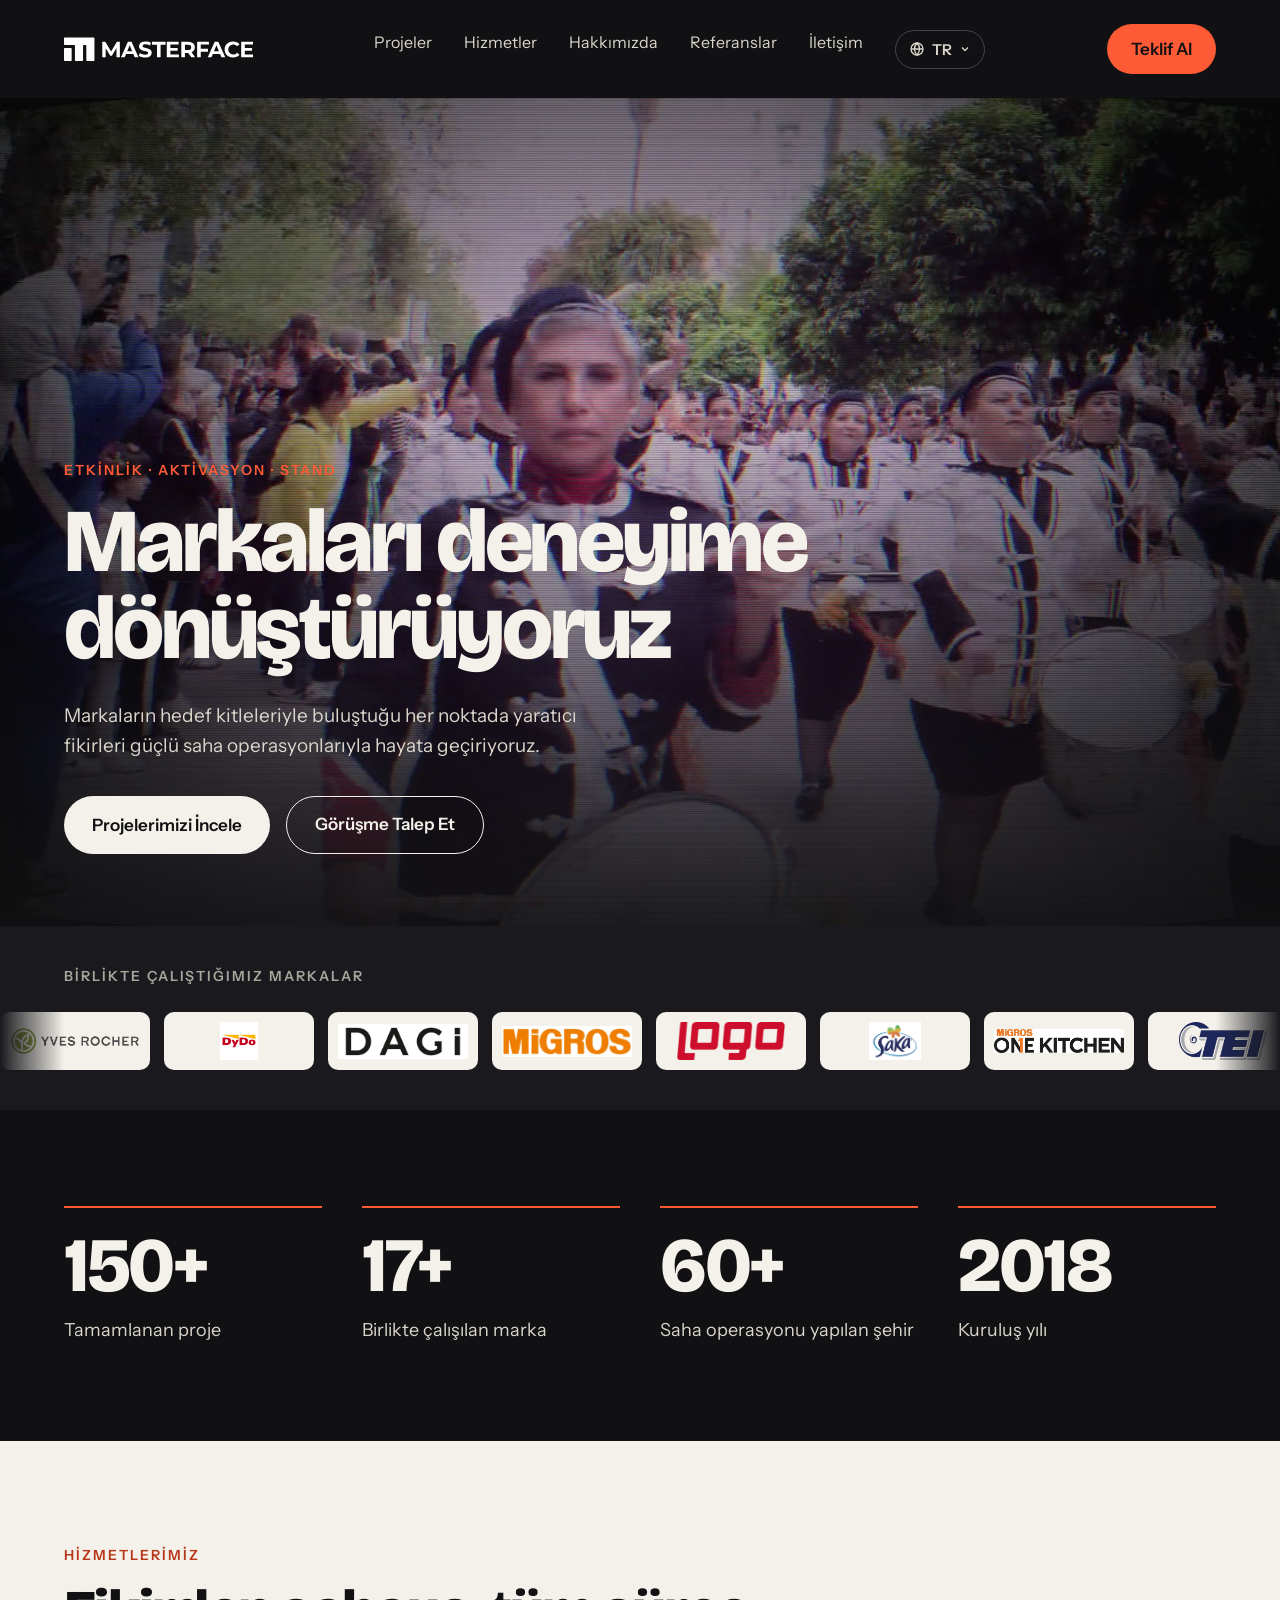
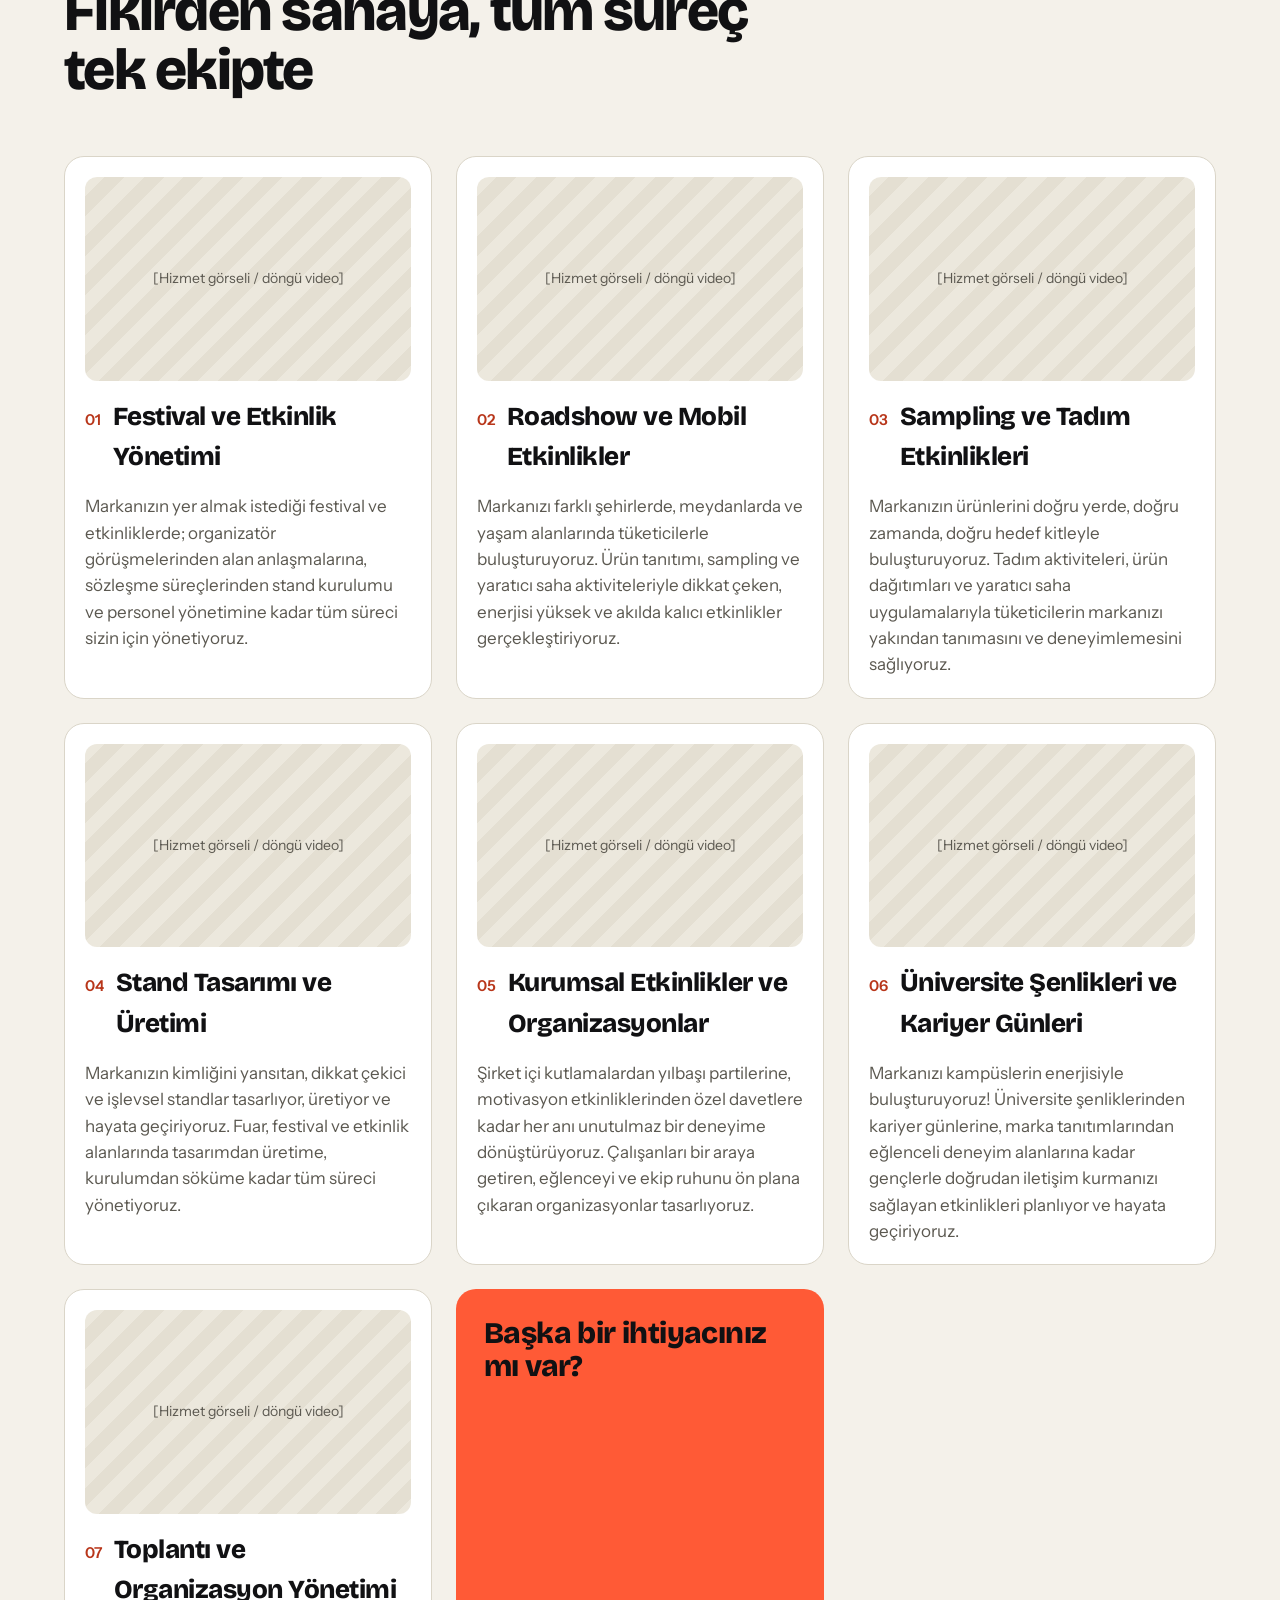
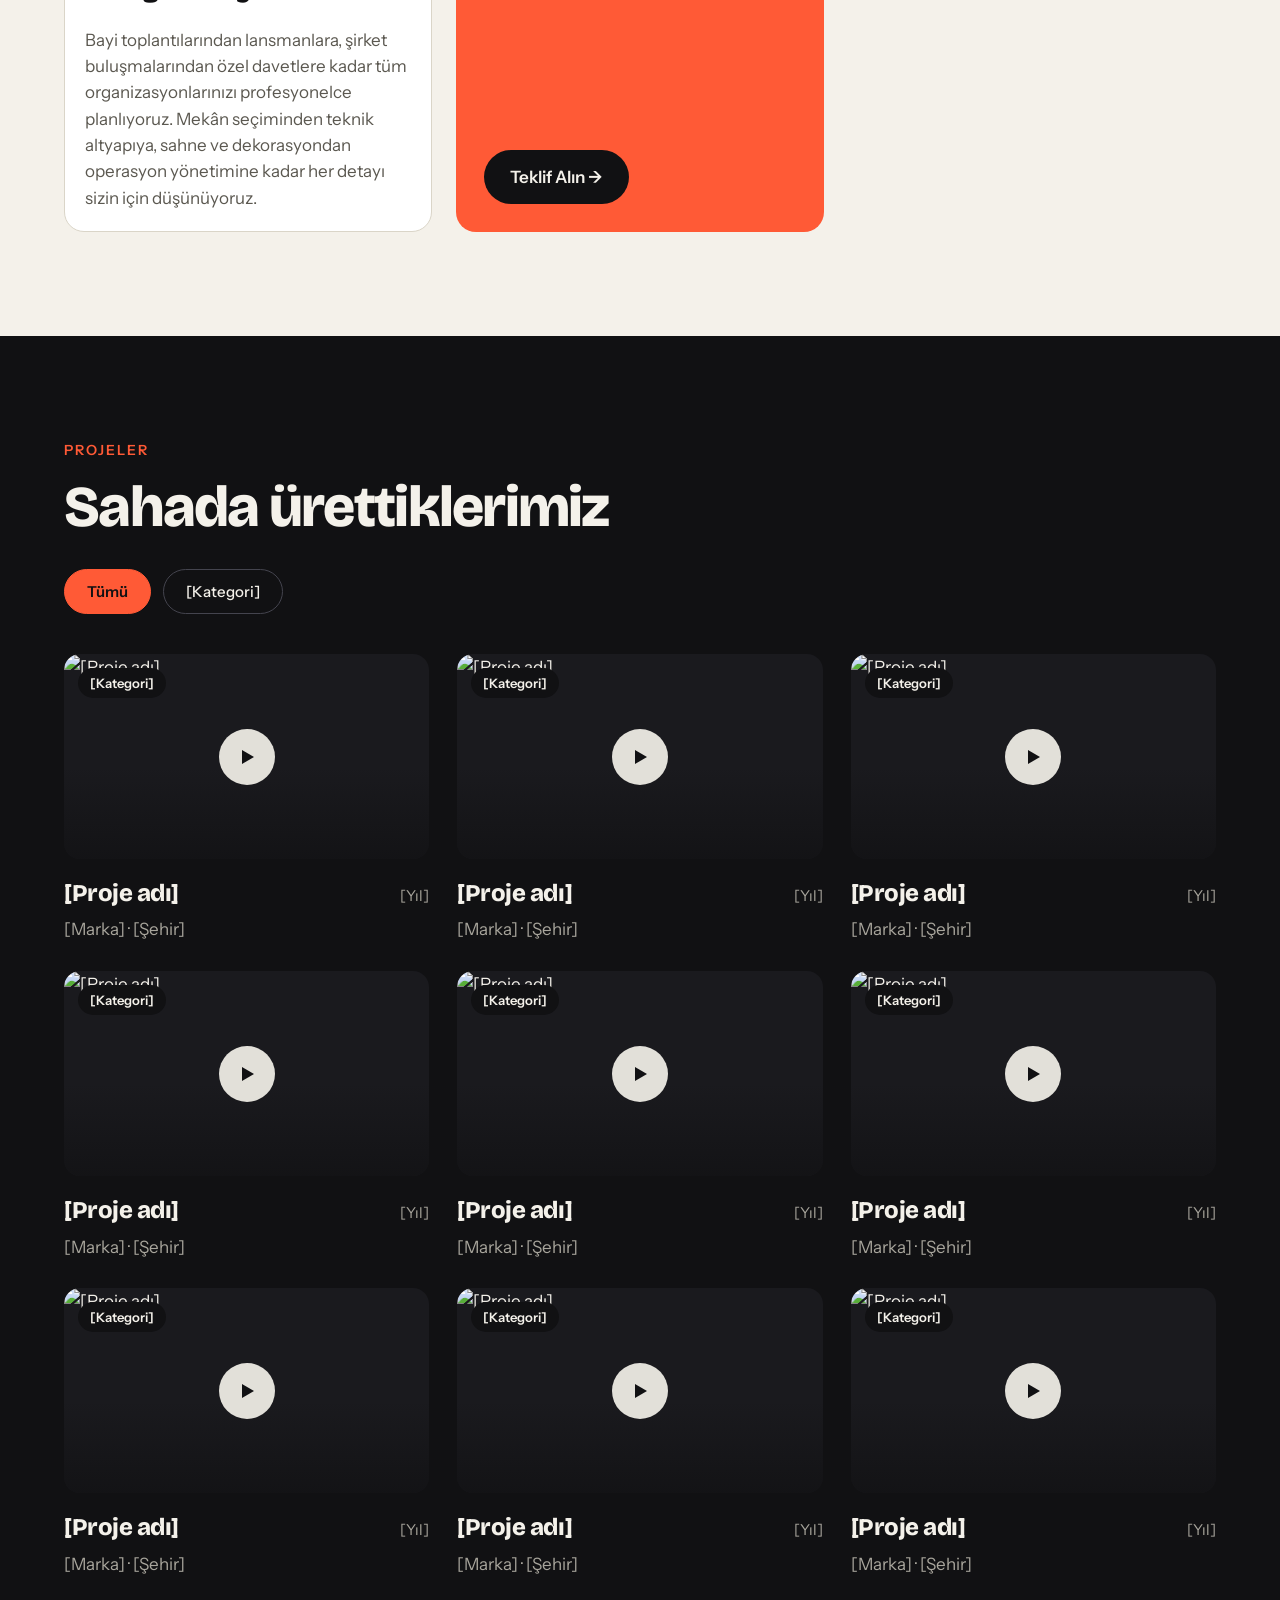
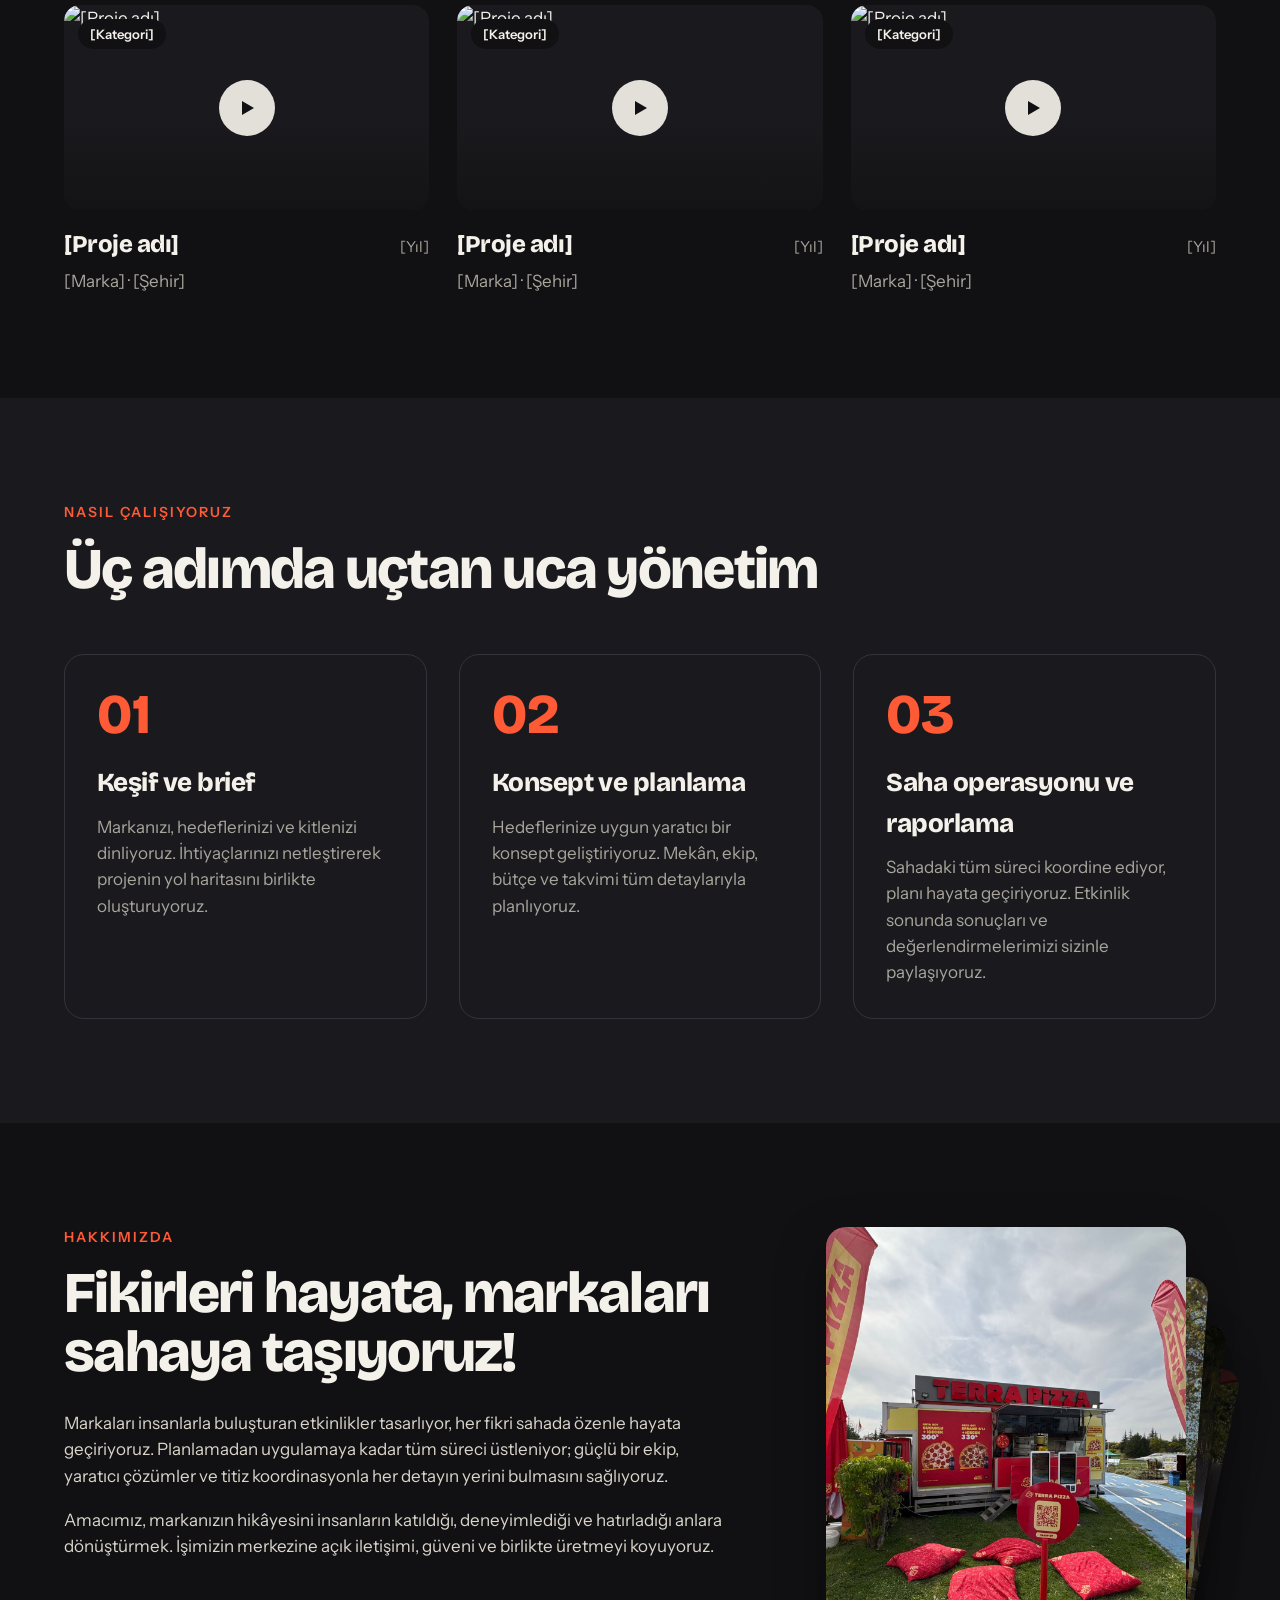
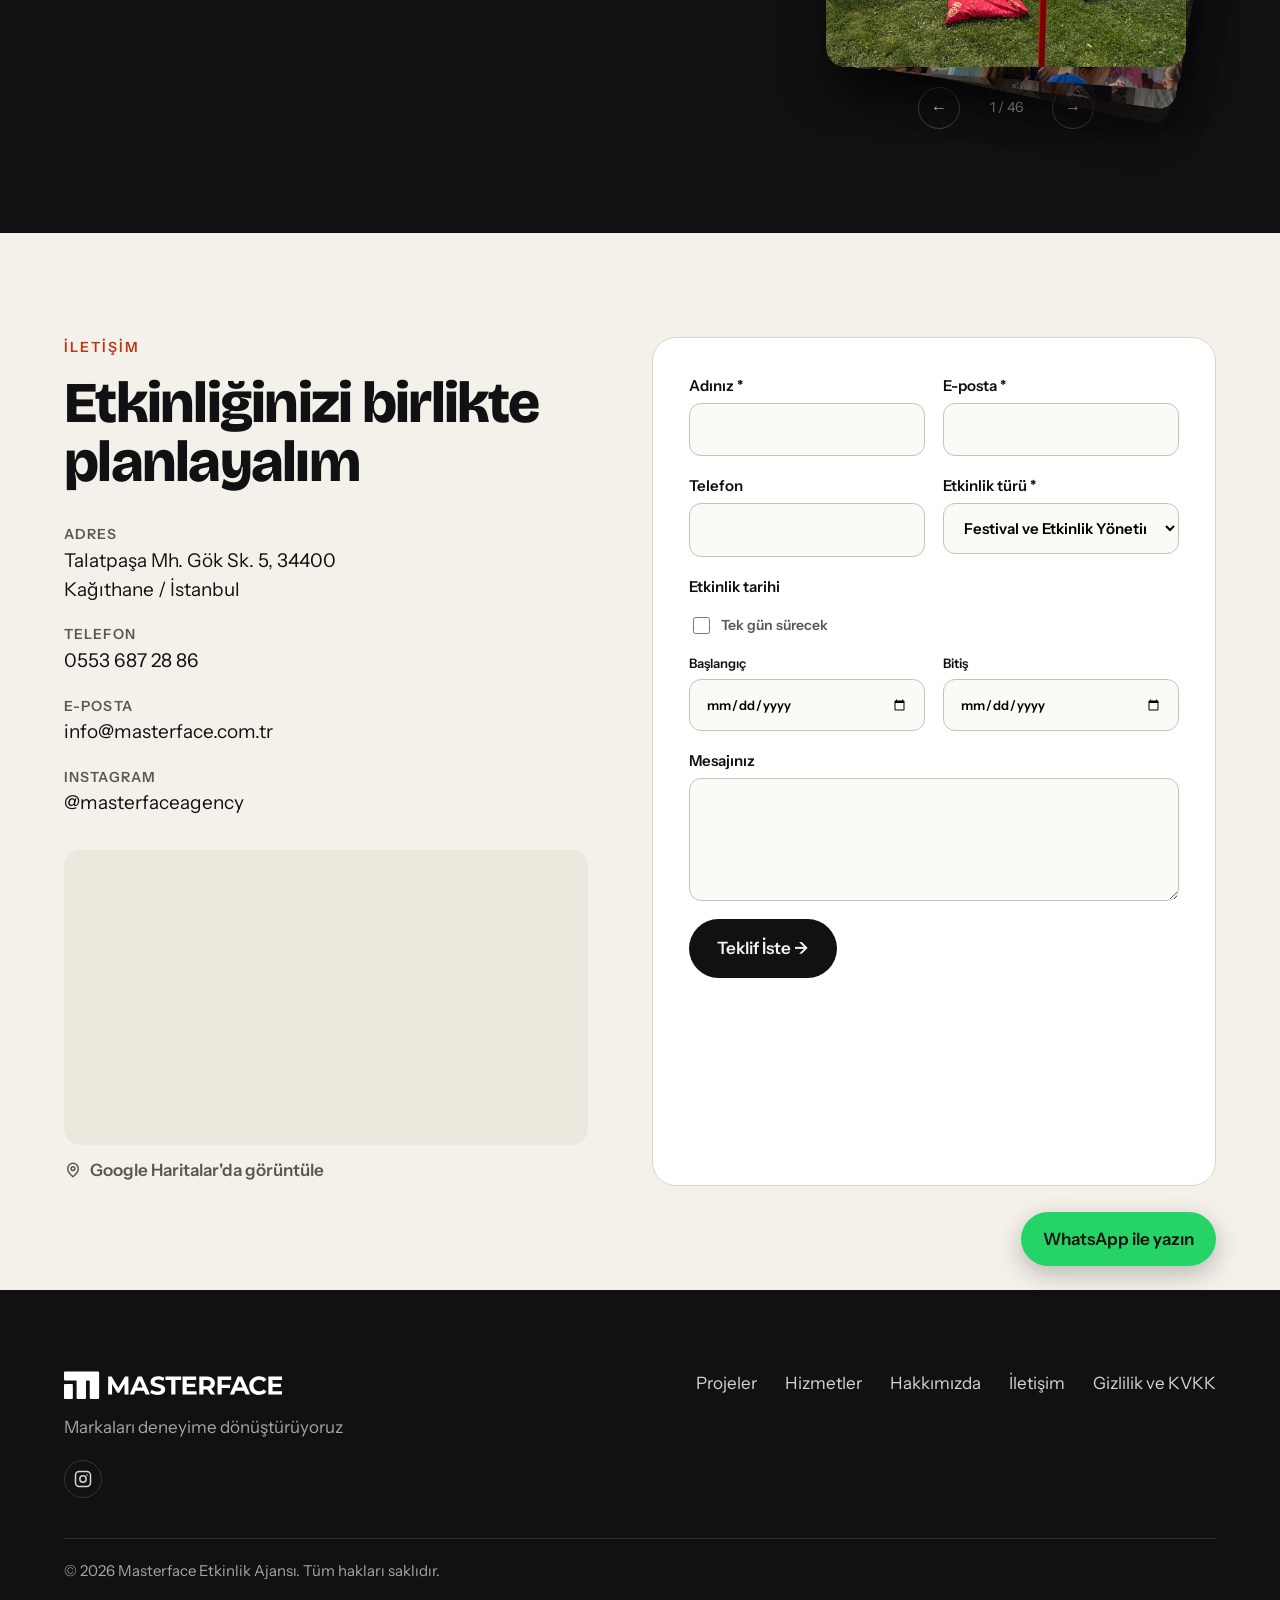
==== index.html @ 4e9be395 "Admin: Renkler sekmesi (site geneli tema, canlı önizleme, otomatik türetilen tonlar) Co-Authored-By:" ====
<!doctype html>
<html lang="tr">
<head>
<meta charset="utf-8">
<meta name="viewport" content="width=device-width, initial-scale=1">
<title>Masterface | Markaları deneyime dönüştürüyoruz</title>
<meta name="description" content="Masterface — etkinlik, aktivasyon ve stand ajansı. Fikirleri hayata, markaları sahaya taşıyoruz.">
<link rel="icon" href="assets/logo.svg">
<link href="https://fonts.googleapis.com/css2?family=Bricolage+Grotesque:opsz,wght@12..96,500;12..96,800&family=Instrument+Sans:wght@400;500;600&display=swap" rel="stylesheet">
<link rel="stylesheet" href="assets/css/style.css">
<script src="assets/js/theme.js"></script>
</head>
<body>

<!-- NAV -->
<header class="site">
  <a href="#top"><img src="assets/logo.svg" alt="Masterface"></a>
  <button type="button" class="nav-toggle" id="nav-toggle" data-i18n-aria="menu" aria-label="Menü" aria-expanded="false" aria-controls="site-nav">
    <span></span><span></span><span></span>
  </button>
  <nav id="site-nav">
    <a href="#projeler" data-i18n="nav_projects">Projeler</a>
    <a href="#hizmetler" data-i18n="nav_services">Hizmetler</a>
    <a href="#hakkimizda" data-i18n="nav_about">Hakkımızda</a>
    <a href="#referanslar" data-i18n="nav_refs">Referanslar</a>
    <a href="#iletisim" data-i18n="nav_contact">İletişim</a>
    <div class="lang-switch" id="lang-switch">
      <button type="button" class="lang-btn" id="lang-btn" aria-haspopup="listbox" aria-expanded="false" aria-controls="lang-menu" data-i18n-aria="lang_label" aria-label="Dil">
        <svg width="16" height="16" viewBox="0 0 24 24" fill="none" stroke="currentColor" stroke-width="2" aria-hidden="true"><circle cx="12" cy="12" r="9"></circle><path d="M3 12h18M12 3c2.5 2.7 3.8 5.7 3.8 9s-1.3 6.3-3.8 9c-2.5-2.7-3.8-5.7-3.8-9S9.5 5.7 12 3z"></path></svg>
        <span id="lang-current">TR</span>
        <svg class="chev" width="12" height="12" viewBox="0 0 24 24" fill="none" stroke="currentColor" stroke-width="2.5" aria-hidden="true"><path d="M6 9l6 6 6-6"></path></svg>
      </button>
      <ul class="lang-menu" id="lang-menu" role="listbox">
        <li><button type="button" role="option" data-lang="tr"><b>TR</b> Türkçe</button></li>
        <li><button type="button" role="option" data-lang="en"><b>EN</b> English</button></li>
        <li><button type="button" role="option" data-lang="de"><b>DE</b> Deutsch</button></li>
      </ul>
    </div>
  </nav>
  <a href="#iletisim" class="btn-pill" data-i18n="cta_quote">Teklif Al</a>
</header>

<!-- HERO -->
<section id="top" class="hero">
  <video autoplay loop muted playsinline poster="assets/video/poster.jpg">
    <source src="assets/video/showreel.mp4" type="video/mp4">
  </video>
  <div class="overlay"></div>
  <div class="content">
    <div style="flex:1 1 520px;min-width:0">
      <div class="kicker" id="hero-kicker">Etkinlik · Aktivasyon · Stand</div>
      <h1 id="hero-title">Markaları deneyime dönüştürüyoruz</h1>
      <p id="hero-subtitle">Markaların hedef kitleleriyle buluştuğu her noktada yaratıcı fikirleri güçlü saha operasyonlarıyla hayata geçiriyoruz.</p>
      <div class="cta">
        <a href="#projeler" class="cta-light" data-i18n="hero_cta1">Projelerimizi İncele</a>
        <a href="#iletisim" class="cta-outline" data-i18n="hero_cta2">Görüşme Talep Et</a>
      </div>
    </div>
  </div>
</section>

<!-- LOGO BANDI -->
<section id="referanslar" class="logos-section">
  <div class="label" data-i18n="logos_label">Birlikte çalıştığımız markalar</div>
  <div class="logos-mask">
    <div class="logos-track" id="logos-track"><!-- app.js doldurur (iki tekrar, kesintisiz kayma) --></div>
  </div>
</section>

<!-- RAKAMLAR -->
<section class="stats-section">
  <div class="stats-grid" id="stats-grid"><!-- app.js doldurur --></div>
</section>

<!-- HİZMETLER -->
<section id="hizmetler" class="services-section">
  <div class="kicker dark" data-i18n="services_kicker">Hizmetlerimiz</div>
  <h2 style="margin-bottom:56px;font-size:clamp(34px,4.5vw,64px);line-height:1.02;letter-spacing:-.03em;max-width:760px" data-i18n="services_h2">Fikirden sahaya, tüm süreç tek ekipte</h2>
  <div class="services-grid" id="services-grid">
    <!-- app.js doldurur, en sona sabit CTA kartı ekler -->
  </div>
</section>

<!-- PROJELER -->
<section id="projeler" class="projects-section">
  <div class="kicker" data-i18n="projects_kicker">Projeler</div>
  <h2 style="margin-bottom:32px;font-size:clamp(34px,4.5vw,64px);line-height:1.02;letter-spacing:-.03em" data-i18n="projects_h2">Sahada ürettiklerimiz</h2>
  <div class="chips" id="chips"><!-- app.js doldurur --></div>
  <div class="projects-grid" id="projects-grid"><!-- app.js doldurur --></div>
</section>

<!-- SÜREÇ -->
<section class="process-section">
  <div class="kicker" data-i18n="process_kicker">Nasıl çalışıyoruz</div>
  <h2 style="margin-bottom:56px;font-size:clamp(34px,4.5vw,64px);line-height:1.02;letter-spacing:-.03em;max-width:760px" data-i18n="process_h2">Üç adımda uçtan uca yönetim</h2>
  <div class="process-grid" id="process-grid"><!-- app.js doldurur --></div>
</section>

<!-- HAKKIMIZDA -->
<section id="hakkimizda" class="about-section">
  <div class="about-flex">
    <div class="about-text">
      <div class="kicker" data-i18n="about_kicker">Hakkımızda</div>
      <h2 id="about-title">Fikirleri hayata, markaları sahaya taşıyoruz!</h2>
      <p id="about-body-1">Markaları insanlarla buluşturan etkinlikler tasarlıyor, her fikri sahada özenle hayata geçiriyoruz. Planlamadan uygulamaya kadar tüm süreci üstleniyor; güçlü bir ekip, yaratıcı çözümler ve titiz koordinasyonla her detayın yerini bulmasını sağlıyoruz.</p>
      <p id="about-body-2" style="margin-bottom:32px">Amacımız, markanızın hikâyesini insanların katıldığı, deneyimlediği ve hatırladığı anlara dönüştürmek. İşimizin merkezine açık iletişimi, güveni ve birlikte üretmeyi koyuyoruz.</p>
    </div>
    <div class="about-gallery">
      <div class="card-stack" id="card-stack"><!-- app.js doldurur --></div>
      <div class="gallery-nav">
        <button type="button" id="gallery-prev" data-i18n-aria="gal_prev" aria-label="Önceki">←</button>
        <div class="count" id="gallery-count">1 / 1</div>
        <button type="button" id="gallery-next" data-i18n-aria="gal_next" aria-label="Sonraki">→</button>
      </div>
    </div>
  </div>
</section>

<!-- İLETİŞİM -->
<section id="iletisim" class="contact-section">
  <div class="contact-flex">
    <div class="contact-info">
      <div class="kicker dark" data-i18n="contact_kicker">İletişim</div>
      <h2 data-i18n="contact_h2">Etkinliğinizi birlikte planlayalım</h2>
      <div class="info-rows">
        <div><div class="k" data-i18n="k_address">Adres</div><span id="contact-address">Talatpaşa Mh. Gök Sk. 5, 34400<br>Kağıthane / İstanbul</span></div>
        <div><div class="k" data-i18n="k_phone">Telefon</div><a id="contact-phone" href="tel:+905536872886">0553 687 28 86</a></div>
        <div><div class="k" data-i18n="k_email">E-posta</div><a id="contact-email" href="mailto:info@masterface.com.tr">info@masterface.com.tr</a></div>
        <div><div class="k" data-i18n="k_instagram">Instagram</div><a id="contact-instagram" href="https://www.instagram.com/masterfaceagency/">@masterfaceagency</a></div>
      </div>
      <div class="map-box">
        <iframe id="contact-map-frame" title="Masterface — Google Maps" loading="lazy" referrerpolicy="no-referrer-when-downgrade" allowfullscreen></iframe>
        <a class="map-link" id="contact-map" href="https://www.google.com/maps/place/Talatpa%C5%9Fa,+G%C3%B6k+Sk.,+34400+Ka%C4%9F%C4%B1thane%2F%C4%B0stanbul,+T%C3%BCrkiye/@41.064673,28.961802,15z/data=!4m6!3m5!1s0x14cab72fcbedce9f:0x307774bdc1c2f5fb!8m2!3d41.064673!4d28.961802!16s%2Fg%2F1tdlq_h0?hl=en-US&entry=ttu&g_ep=EgoyMDI2MTAxMi4wIKXMDSoASAFQAw%3D%3D" target="_blank" rel="noopener">
          <svg width="18" height="18" viewBox="0 0 24 24" fill="none" stroke="currentColor" stroke-width="2"><path d="M12 21s-7-5.5-7-11a7 7 0 0 1 14 0c0 5.5-7 11-7 11z"></path><circle cx="12" cy="10" r="2.5"></circle></svg>
          <span data-i18n="map_link">Google Haritalar'da görüntüle</span>
        </a>
      </div>
    </div>
    <form class="contact" id="contact-form" novalidate>
      <div class="fields-row" id="contact-fields"><!-- app.js doldurur (form_fields tablosundan) --></div>
      <button type="submit" class="submit-btn" id="contact-submit" data-i18n="submit">Teklif İste →</button>
      <div id="contact-feedback"></div>
    </form>
  </div>
  <a class="whatsapp-fab" id="whatsapp-fab" href="https://wa.me/905536872886" target="_blank" rel="noopener" data-i18n="wa">WhatsApp ile yazın</a>
</section>

<!-- FOOTER -->
<footer class="site">
  <div class="footer-top">
    <div>
      <img src="assets/logo.svg" alt="Masterface">
      <div class="footer-tag" data-i18n="footer_tag">Markaları deneyime dönüştürüyoruz</div>
      <div class="social-icons" id="footer-social"><!-- app.js doldurur --></div>
    </div>
    <nav>
      <a href="#projeler" data-i18n="nav_projects">Projeler</a>
      <a href="#hizmetler" data-i18n="nav_services">Hizmetler</a>
      <a href="#hakkimizda" data-i18n="nav_about">Hakkımızda</a>
      <a href="#iletisim" data-i18n="nav_contact">İletişim</a>
      <a href="#top" data-i18n="privacy">Gizlilik ve KVKK</a>
    </nav>
  </div>
  <div class="footer-bottom" id="footer-bottom">© 2026 Masterface Etkinlik Ajansı. Tüm hakları saklıdır.</div>
</footer>

<script src="https://cdn.jsdelivr.net/npm/@supabase/supabase-js@2/dist/umd/supabase.min.js"></script>
<script src="assets/js/config.js"></script>
<script src="assets/js/app.js"></script>
</body>
</html>
---- assets/css/style.css ----
:root{
  --bg:#111113; --bg-alt:#1A1A1E; --ink:#F4F1EA; --ink-dim:#D9D5CB; --muted:#A8A59C;
  --accent:#FF5A36; --cream:#F4F1EA; --cream-ink:#111113; --border:#2E2E36; --border-light:#33333B;
  /* Türetilen renkler — panelden tema değişince theme.js bunları yeniden hesaplar */
  --line-strong:#44444E; --hover:#26262C; --on-accent:#111113; --accent-deep:#B8361A;
  --cream-muted:#5B5850; --cream-line:#DAD5C8; --cream-line2:#C7C2B4; --cream-s1:#ECE8DD; --cream-s2:#E4DFD2;
}
*{box-sizing:border-box}
html{overflow-x:hidden}
body{margin:0;background:var(--bg);color:var(--ink);font-family:'Instrument Sans',system-ui,sans-serif;font-size:17px;line-height:1.55;overflow-x:hidden}
a{color:inherit;text-decoration:none}
h1,h2,h3{font-family:'Bricolage Grotesque',sans-serif;font-weight:800;margin:0}
.wrap{padding-left:clamp(20px,5vw,80px);padding-right:clamp(20px,5vw,80px)}
.kicker{font-size:14px;letter-spacing:.14em;text-transform:uppercase;color:var(--accent);font-weight:600;margin-bottom:16px}
.kicker.dark{color:var(--accent-deep)}

/* NAV */
header.site{display:flex;flex-wrap:wrap;align-items:center;justify-content:space-between;gap:16px 32px;padding:24px clamp(20px,5vw,80px)}
header.site img{height:26px;width:auto;display:block}
header.site nav{display:flex;flex-wrap:wrap;gap:8px 32px;font-size:16px;color:var(--ink-dim)}
.btn-pill{background:var(--accent);color:var(--on-accent);font-weight:600;padding:12px 24px;border-radius:999px}
.nav-toggle{display:none;flex-direction:column;justify-content:center;align-items:center;gap:5px;width:42px;height:42px;border:1px solid var(--border-light);border-radius:10px;background:transparent;cursor:pointer;padding:0;flex:none}
.nav-toggle span{display:block;width:20px;height:2px;background:var(--ink);transition:transform .25s ease,opacity .2s ease}
.nav-toggle.open span:nth-child(1){transform:translateY(7px) rotate(45deg)}
.nav-toggle.open span:nth-child(2){opacity:0}
.nav-toggle.open span:nth-child(3){transform:translateY(-7px) rotate(-45deg)}

/* HERO */
.hero{position:relative;min-height:92vh;display:flex;flex-direction:column;justify-content:flex-end;padding:40px clamp(20px,5vw,80px) 72px;overflow:hidden}
.hero video{position:absolute;inset:0;width:100%;height:100%;object-fit:cover;z-index:0}
.hero .overlay{position:absolute;inset:0;background:linear-gradient(180deg,rgba(17,17,19,.45) 0%,rgba(17,17,19,.25) 38%,rgba(17,17,19,.92) 100%);z-index:1}
.hero .content{position:relative;z-index:2;display:flex;flex-wrap:wrap;gap:48px;align-items:flex-end}
.hero h1{font-size:clamp(44px,7vw,104px);line-height:.98;letter-spacing:-.035em}
.hero p{margin:28px 0 0;max-width:560px;font-size:19px;color:var(--ink-dim)}
.hero .cta{display:flex;flex-wrap:wrap;gap:16px;margin-top:36px}
.cta-light{background:var(--cream);color:var(--cream-ink);font-weight:600;padding:16px 28px;border-radius:999px}
.cta-outline{border:1.5px solid var(--cream);font-weight:600;padding:14px 28px;border-radius:999px}

/* LOGO MARQUEE */
.logos-section{position:relative;background:var(--bg-alt);padding:40px 0;overflow:hidden}
.logos-section .label{font-size:14px;letter-spacing:.14em;text-transform:uppercase;color:var(--muted);font-weight:600;margin-bottom:24px;padding:0 clamp(20px,5vw,80px)}
.logos-mask{position:relative;-webkit-mask-image:linear-gradient(90deg,transparent 0,#000 64px,#000 calc(100% - 64px),transparent 100%);mask-image:linear-gradient(90deg,transparent 0,#000 64px,#000 calc(100% - 64px),transparent 100%)}
.logos-track{display:flex;align-items:center;gap:14px;width:max-content;animation:marquee-scroll 32s linear infinite}
.logos-section:hover .logos-track{animation-play-state:paused}
@keyframes marquee-scroll{from{transform:translateX(0)}to{transform:translateX(-50%)}}
.logo-box{flex:0 0 auto;width:150px;height:58px;background:var(--cream);border-radius:10px;display:flex;align-items:center;justify-content:center;padding:10px}
.logo-box img{max-width:100%;max-height:100%;object-fit:contain}

/* STATS */
.stats-section{padding:96px clamp(20px,5vw,80px)}
.stats-grid{display:grid;grid-template-columns:repeat(auto-fit,minmax(220px,1fr));gap:40px}
.stat-item{border-top:2px solid var(--accent);padding-top:20px}
.stat-item .value{font-weight:800;font-size:clamp(48px,6vw,80px);line-height:1;letter-spacing:-.03em;font-family:'Bricolage Grotesque',sans-serif}
.stat-item .label{margin-top:12px;color:var(--ink-dim);font-size:18px}

/* SERVICES */
.services-section{position:relative;background:var(--cream);color:var(--cream-ink);padding:104px clamp(20px,5vw,80px)}
.services-grid{display:grid;grid-template-columns:repeat(auto-fit,minmax(300px,1fr));gap:24px}
.service-card{background:#fff;border:1px solid var(--cream-line);border-radius:20px;padding:20px;display:flex;flex-direction:column;gap:16px}
.service-card .thumb{aspect-ratio:16/10;border-radius:12px;background:repeating-linear-gradient(135deg,var(--cream-s1) 0 14px,var(--cream-s2) 14px 28px);display:flex;align-items:center;justify-content:center;color:var(--cream-muted);font-size:14px;overflow:hidden}
.service-card .thumb img{width:100%;height:100%;object-fit:cover}
.service-card .head{display:flex;align-items:baseline;gap:12px}
.service-card .no{color:var(--accent-deep);font-weight:600;font-size:15px}
.service-card h3{font-size:26px;letter-spacing:-.02em}
.service-card p{margin:0;color:var(--cream-muted)}
.service-cta{background:var(--accent);color:var(--on-accent);border-radius:20px;padding:28px;display:flex;flex-direction:column;justify-content:space-between;gap:24px;min-height:220px}
.service-cta h3{font-size:30px;line-height:1.1;letter-spacing:-.02em}
.service-cta a{align-self:flex-start;background:var(--cream-ink);color:var(--cream);font-weight:600;padding:14px 26px;border-radius:999px}

/* PROJECTS */
.projects-section{position:relative;padding:104px clamp(20px,5vw,80px)}
.chips{display:flex;flex-wrap:wrap;gap:12px;margin-bottom:40px}
.chip{font:inherit;font-weight:500;font-size:15px;padding:10px 22px;border-radius:999px;border:1.5px solid var(--line-strong);background:transparent;color:var(--ink);cursor:pointer}
.chip.active{font-weight:600;border-color:var(--accent);background:var(--accent);color:var(--on-accent)}
.projects-grid{display:grid;grid-template-columns:repeat(auto-fit,minmax(340px,1fr));gap:28px}
.project-card a.thumb{position:relative;display:block;aspect-ratio:16/9;border-radius:16px;overflow:hidden;background:var(--bg-alt)}
.project-card img{width:100%;height:100%;object-fit:cover;display:block}
.project-card .grad{position:absolute;inset:0;background:linear-gradient(180deg,rgba(17,17,19,0) 55%,rgba(17,17,19,.75) 100%)}
.project-card .cat{position:absolute;top:14px;left:14px;background:var(--bg);color:var(--ink);font-size:13px;font-weight:600;padding:5px 12px;border-radius:999px}
.project-card .play{position:absolute;inset:0;display:flex;align-items:center;justify-content:center}
.project-card .play span{width:56px;height:56px;border-radius:999px;background:rgba(244,241,234,.92);display:flex;align-items:center;justify-content:center}
.project-card .meta{display:flex;justify-content:space-between;align-items:baseline;gap:12px;margin-top:16px}
.project-card h3{font-size:24px;letter-spacing:-.02em}
.project-card .year{color:var(--muted);font-size:15px;white-space:nowrap}
.project-card .sub{color:var(--muted);margin-top:4px}

/* PROCESS */
.process-section{position:relative;background:var(--bg-alt);padding:104px clamp(20px,5vw,80px)}
.process-grid{display:grid;grid-template-columns:repeat(auto-fit,minmax(280px,1fr));gap:32px}
.process-card{border:1px solid var(--border-light);border-radius:20px;padding:32px}
.process-card .no{font-weight:800;font-size:56px;line-height:1;color:var(--accent);font-family:'Bricolage Grotesque',sans-serif}
.process-card h3{margin:20px 0 10px;font-size:26px;letter-spacing:-.02em}
.process-card p{margin:0;color:var(--muted)}

/* ABOUT + GALLERY */
.about-section{position:relative;padding:104px clamp(20px,5vw,80px)}
.about-flex{display:flex;flex-wrap:wrap;gap:64px}
.about-text{flex:1 1 440px;min-width:0}
.about-text h2{font-size:clamp(34px,4.5vw,64px);line-height:1.02;letter-spacing:-.03em;margin-bottom:28px}
.about-text p{margin:0 0 18px;color:var(--ink-dim)}
.about-gallery{flex:1 1 380px;min-width:280px;max-width:420px;display:flex;flex-direction:column;align-items:center;gap:20px;margin:0 auto}
.card-stack{position:relative;width:100%;max-width:360px;height:min(440px,80vw);perspective:1400px}
.card-stack .card{position:absolute;inset:0;border-radius:20px;overflow:hidden;box-shadow:0 20px 50px rgba(0,0,0,.35);transition:transform .52s cubic-bezier(.22,.9,.3,1),opacity .42s,filter .42s;cursor:pointer}
.card-stack .card img{width:100%;height:100%;object-fit:cover;display:block;user-select:none}
.gallery-nav{display:flex;align-items:center;justify-content:center;gap:18px}
.gallery-nav button{width:42px;height:42px;border-radius:999px;border:1.5px solid var(--line-strong);background:transparent;color:var(--ink);font-size:16px;cursor:pointer}
.gallery-nav .count{color:var(--muted);font-size:14px;min-width:56px;text-align:center}

/* CONTACT */
.contact-section{position:relative;background:var(--cream);color:var(--cream-ink);padding:104px clamp(20px,5vw,80px)}
.contact-flex{display:flex;flex-wrap:wrap;gap:64px}
.contact-info{flex:1 1 400px;min-width:0}
.contact-info h2{font-size:clamp(34px,4.5vw,64px);line-height:1.02;letter-spacing:-.03em;margin-bottom:32px}
.info-rows{display:flex;flex-direction:column;gap:20px;font-size:19px}
.info-rows .k{font-size:14px;color:var(--cream-muted);font-weight:600;text-transform:uppercase;letter-spacing:.08em}
.map-box{margin-top:32px}
.map-box iframe{display:block;width:100%;aspect-ratio:16/9;border:0;border-radius:16px;background:var(--cream-s1)}
.map-link{margin-top:12px;display:inline-flex;align-items:center;gap:8px;color:var(--cream-muted);font-weight:600}
.map-link:hover{color:var(--cream-ink)}
form.contact{flex:1 1 440px;min-width:0;background:#fff;border:1px solid var(--cream-line);border-radius:24px;padding:36px;display:flex;flex-direction:column;gap:18px}
.fields-row{display:flex;flex-wrap:wrap;gap:18px}
.field{display:flex;flex-direction:column;gap:6px;font-weight:600;font-size:15px}
.field.half{flex:1 1 200px}
.field.full{flex:1 1 100%}
.field input,.field select,.field textarea{font:inherit;padding:14px 16px;border:1px solid var(--cream-line2);border-radius:12px;background:#FBFAF6;width:100%;box-sizing:border-box}
.field textarea{resize:vertical}
.daterange-check{display:flex;align-items:center;gap:8px;font-size:14px;color:var(--cream-muted);margin-bottom:10px;cursor:pointer}
.daterange-check input{width:17px;height:17px;accent-color:var(--cream-ink)}
.submit-btn{background:var(--cream-ink);color:var(--cream);font:inherit;font-weight:600;padding:16px 28px;border:0;border-radius:999px;cursor:pointer;align-self:flex-start}
.submit-btn:disabled{opacity:.6;cursor:default}
.form-note{font-size:14px;margin-top:-6px}
.form-note.ok{color:#1f7a3f}
.form-note.err{color:#B8361A}
.whatsapp-fab{position:absolute;right:clamp(20px,5vw,80px);bottom:24px;background:#25D366;color:#111113;font-weight:600;padding:14px 22px;border-radius:999px;box-shadow:0 8px 24px rgba(17,17,19,.25)}

/* FOOTER */
footer.site{position:relative;padding:56px clamp(20px,5vw,80px) 40px}
.footer-top{display:flex;flex-wrap:wrap;justify-content:space-between;gap:32px;padding-top:24px}
.footer-top img{height:30px;width:auto;display:block}
.footer-tag{color:var(--muted);margin-top:14px}
footer.site nav{display:flex;flex-wrap:wrap;gap:8px 28px;color:var(--ink-dim)}
.footer-bottom{margin-top:40px;padding-top:20px;border-top:1px solid var(--border);color:var(--muted);font-size:15px}

/* SOCIAL ICONS (footer) */
.social-icons{display:flex;flex-wrap:wrap;gap:10px;margin-top:20px}
.social-icon{width:38px;height:38px;border-radius:999px;border:1px solid var(--border-light);display:flex;align-items:center;justify-content:center;color:var(--ink-dim);transition:background .2s ease,color .2s ease,border-color .2s ease}
.social-icon:hover{background:var(--accent);color:var(--on-accent);border-color:var(--accent)}

@media (max-width:640px){
  .hero h1{font-size:clamp(36px,10vw,64px)}
}

/* DİL SEÇİCİ (açılır menü) */
.lang-switch{position:relative}
.lang-btn{display:inline-flex;align-items:center;gap:7px;font:inherit;font-size:15px;font-weight:600;color:var(--ink-dim);background:transparent;border:1.5px solid var(--line-strong);border-radius:999px;padding:7px 13px;cursor:pointer;transition:border-color .2s ease,color .2s ease}
.lang-btn:hover,.lang-switch.open .lang-btn{color:var(--ink);border-color:var(--ink-dim)}
.lang-btn .chev{transition:transform .2s ease}
.lang-switch.open .lang-btn .chev{transform:rotate(180deg)}
.lang-menu{list-style:none;margin:0;padding:6px;position:absolute;right:0;top:calc(100% + 8px);min-width:160px;background:var(--bg-alt);border:1px solid var(--border-light);border-radius:14px;box-shadow:0 14px 36px rgba(0,0,0,.45);z-index:30;opacity:0;visibility:hidden;transform:translateY(-6px);transition:opacity .18s ease,transform .18s ease,visibility .18s}
.lang-switch.open .lang-menu{opacity:1;visibility:visible;transform:none}
.lang-menu button{display:flex;align-items:center;gap:10px;width:100%;font:inherit;font-size:15px;color:var(--ink-dim);background:transparent;border:0;border-radius:9px;padding:9px 12px;cursor:pointer;text-align:left}
.lang-menu button b{font-weight:700;width:22px;color:var(--muted);font-size:13px;letter-spacing:.04em}
.lang-menu button:hover{background:var(--hover);color:var(--ink)}
.lang-menu button.active{color:var(--ink)}
.lang-menu button.active b{color:var(--accent)}

/* MOBILE NAV */
@media (max-width:860px){
  .nav-toggle{display:flex}
  header.site{position:relative;row-gap:12px}
  header.site > a:first-child{order:1}
  .nav-toggle{order:2;margin-left:auto}
  header.site .btn-pill{order:3}
  header.site nav{
    order:4;flex-basis:100%;width:100%;
    max-height:0;overflow:hidden;
    flex-direction:column;flex-wrap:nowrap;align-items:stretch;gap:0;
    transition:max-height .3s ease;
  }
  header.site nav.open{max-height:560px}
  header.site nav a{display:block;width:100%;padding:13px 2px;border-bottom:1px solid var(--border)}
  .lang-switch{width:100%;padding:10px 0 6px}
  .lang-btn{width:100%;justify-content:flex-start}
  .lang-btn .chev{margin-left:auto}
  .lang-menu{position:static;transform:none;opacity:1;visibility:visible;display:none;margin-top:8px;box-shadow:none;min-width:0}
  .lang-switch.open .lang-menu{display:block}
}
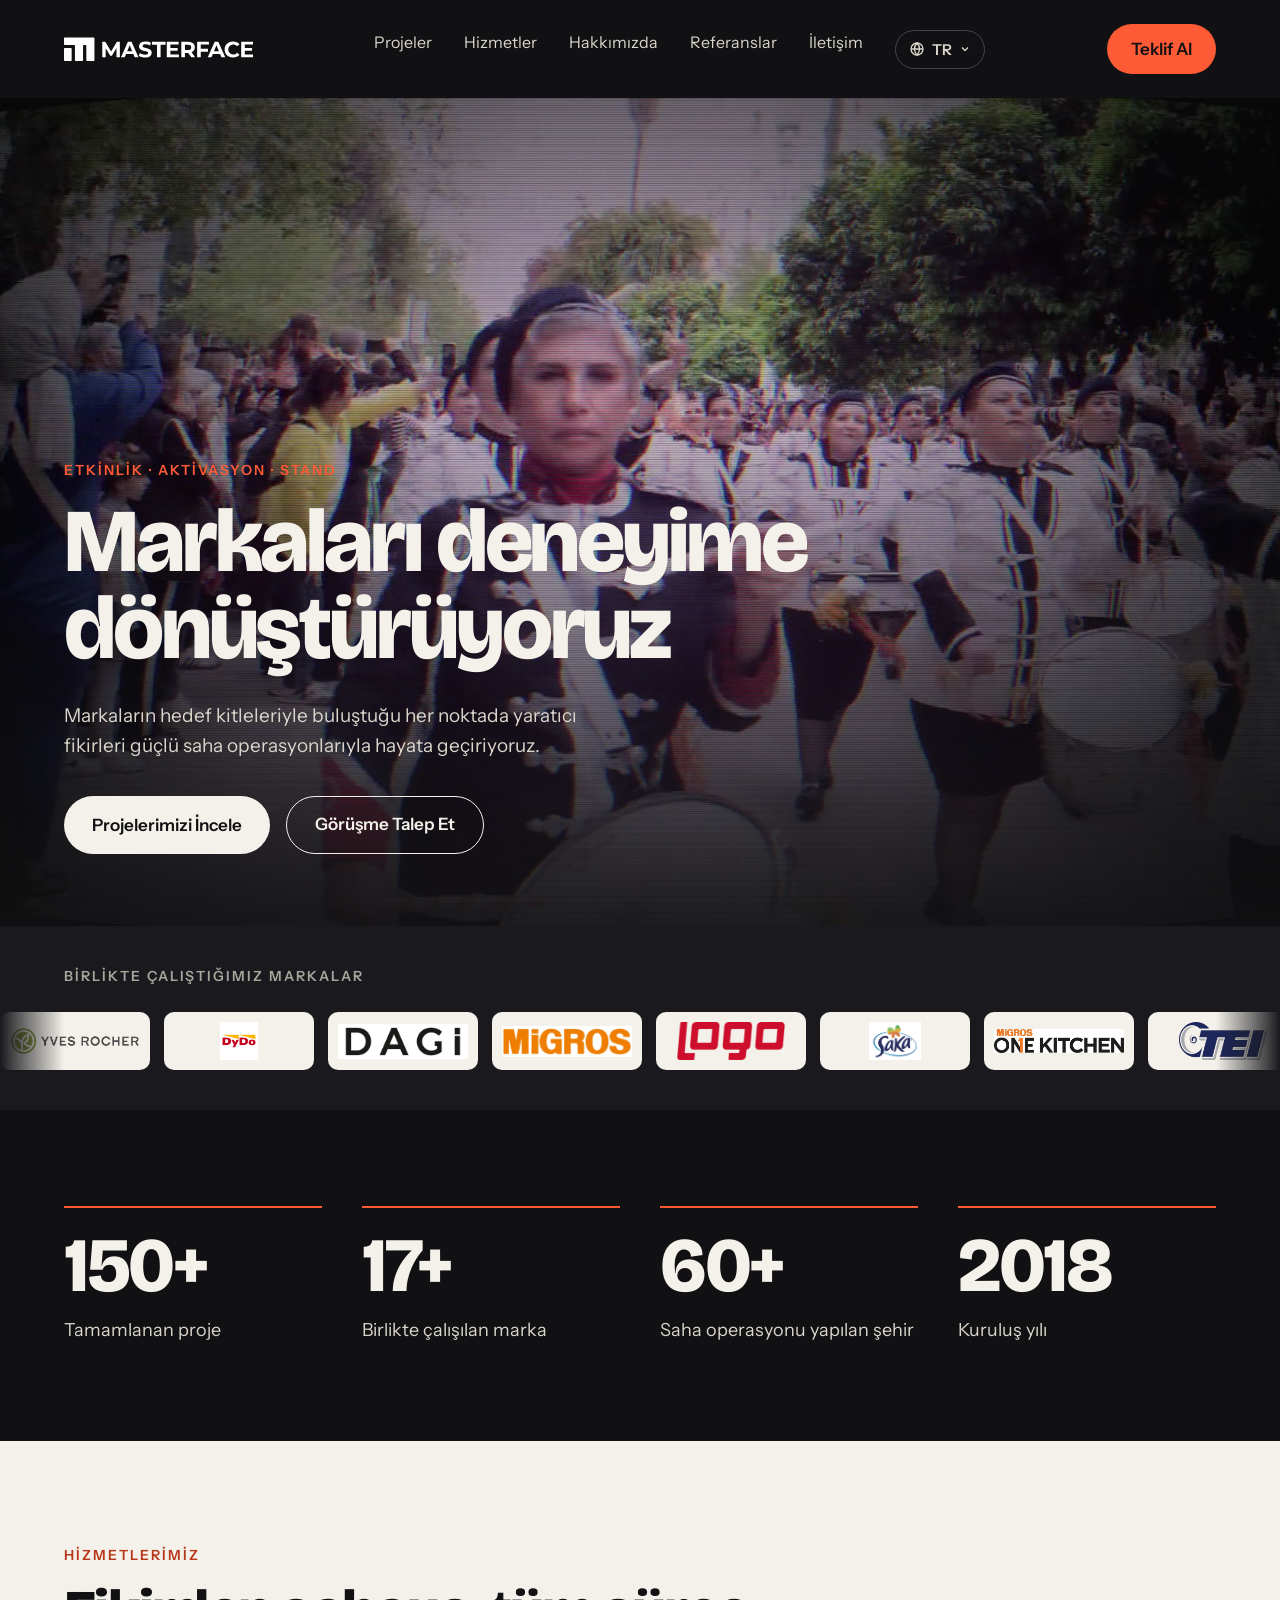
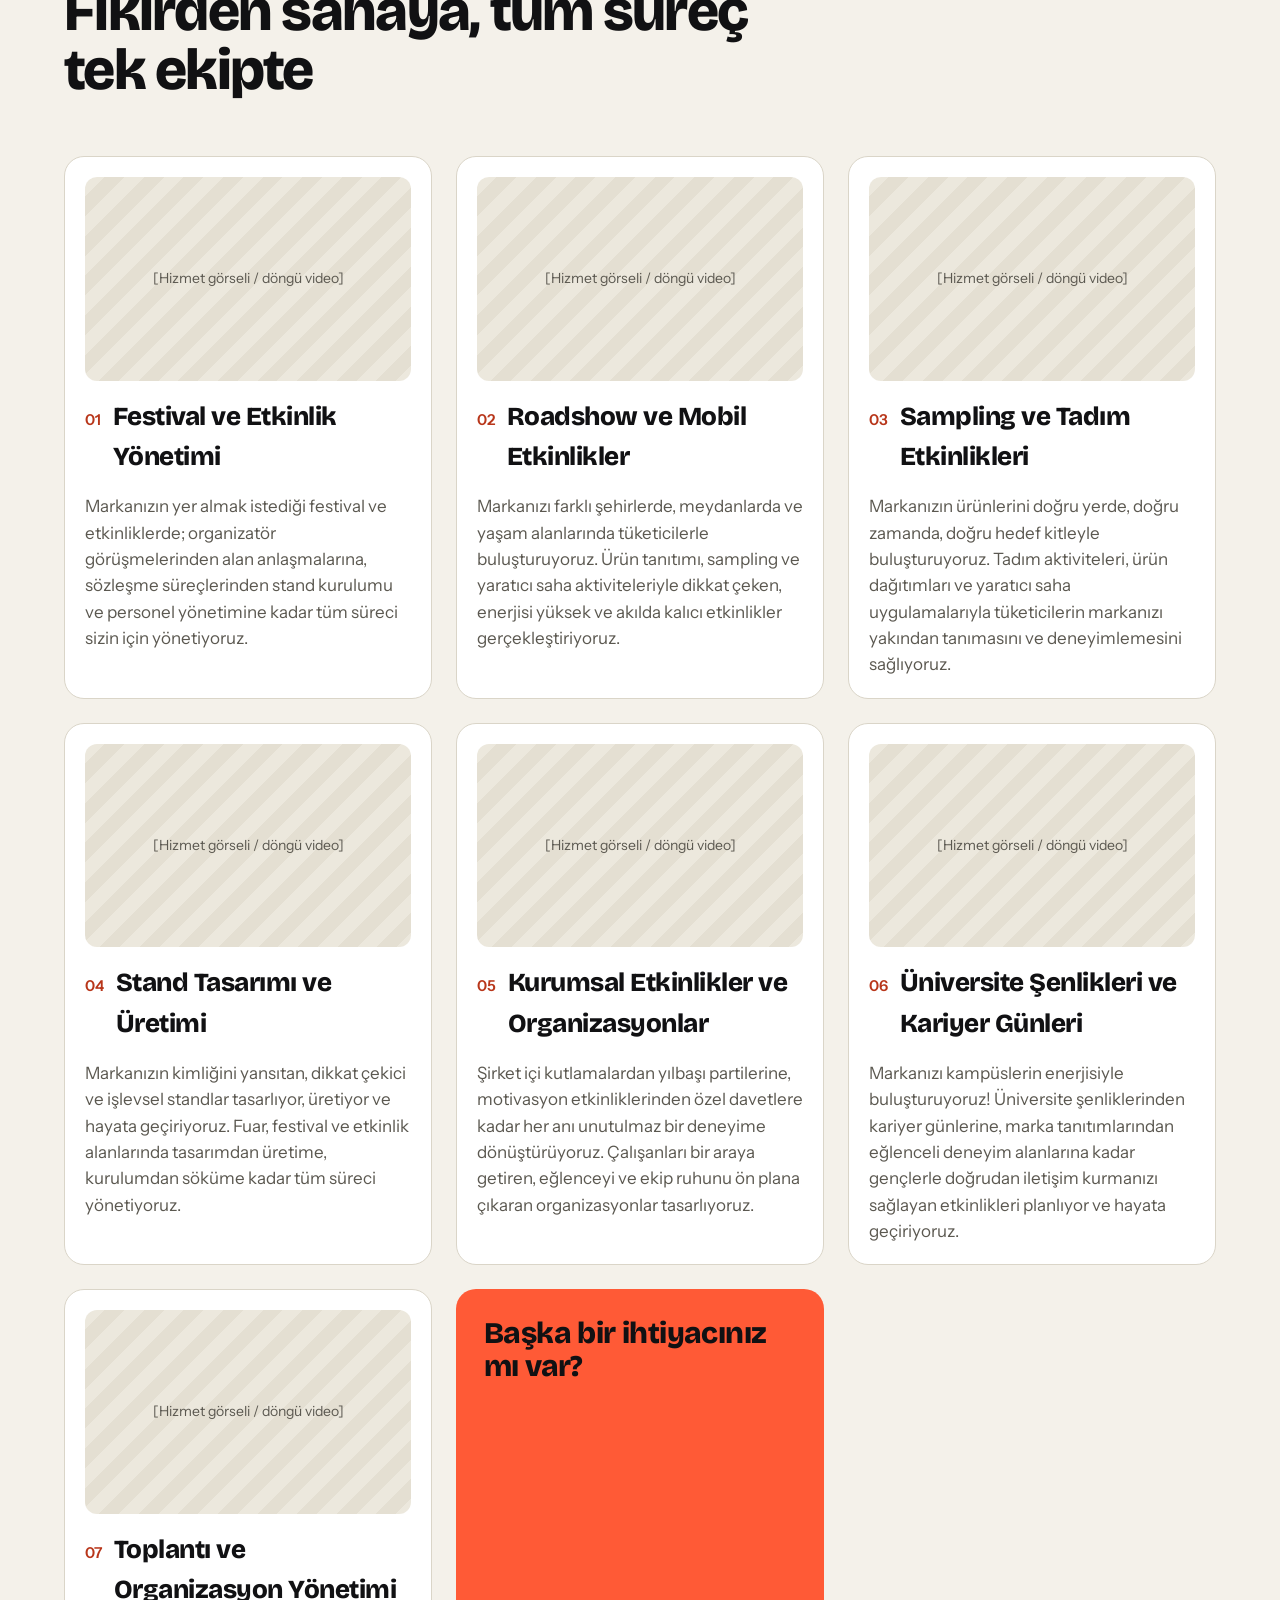
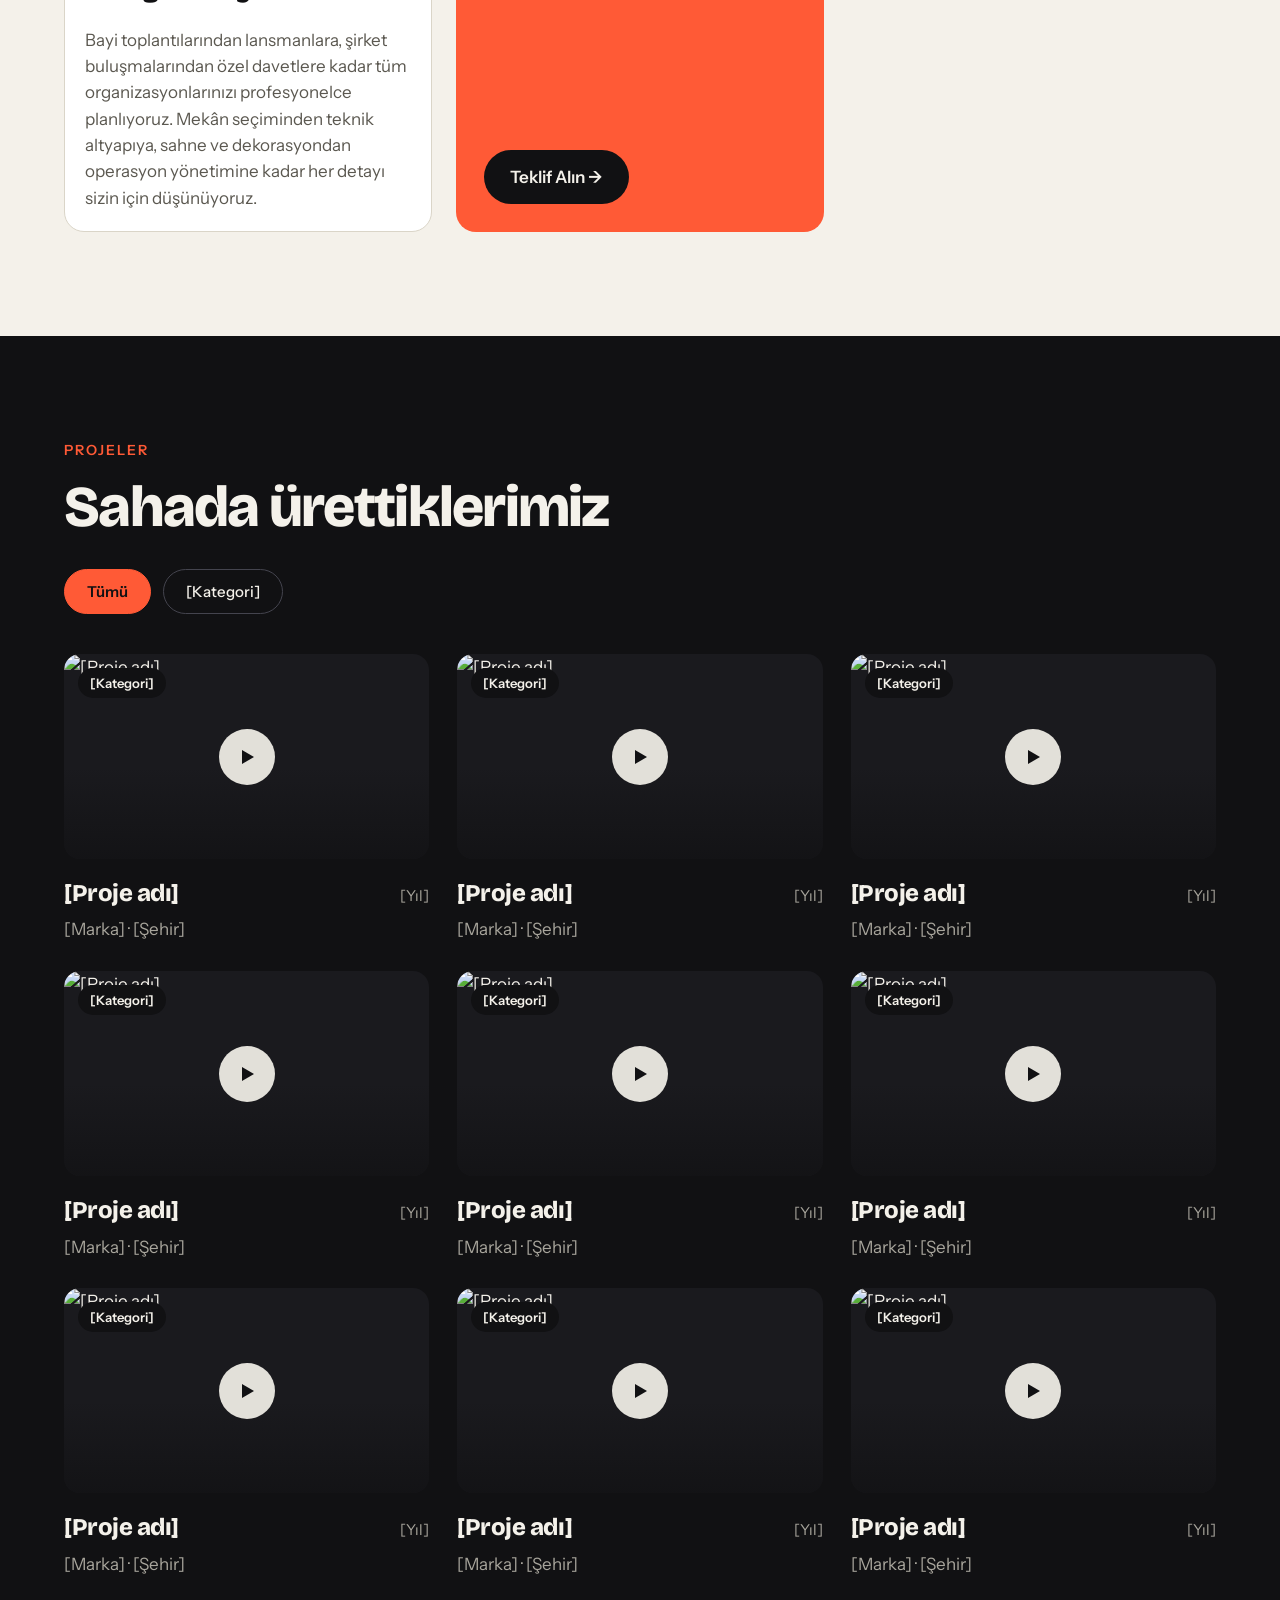
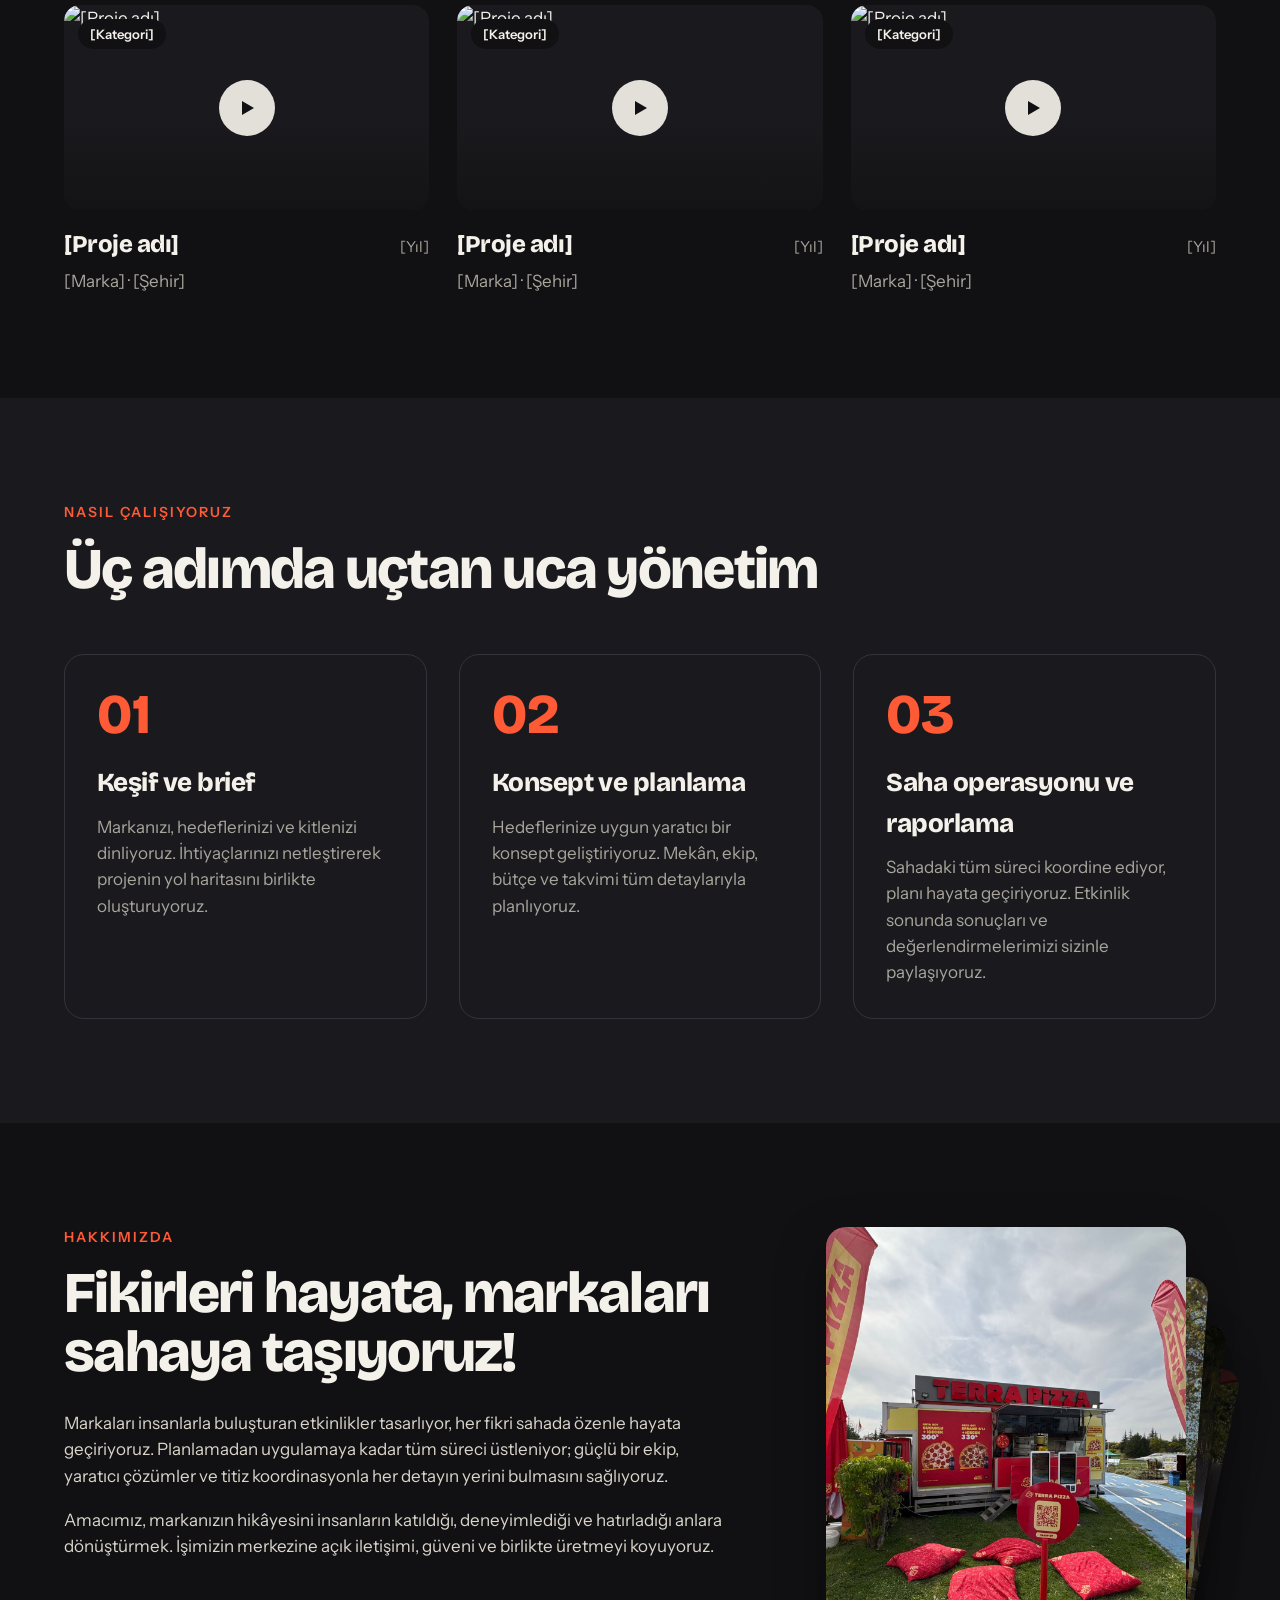
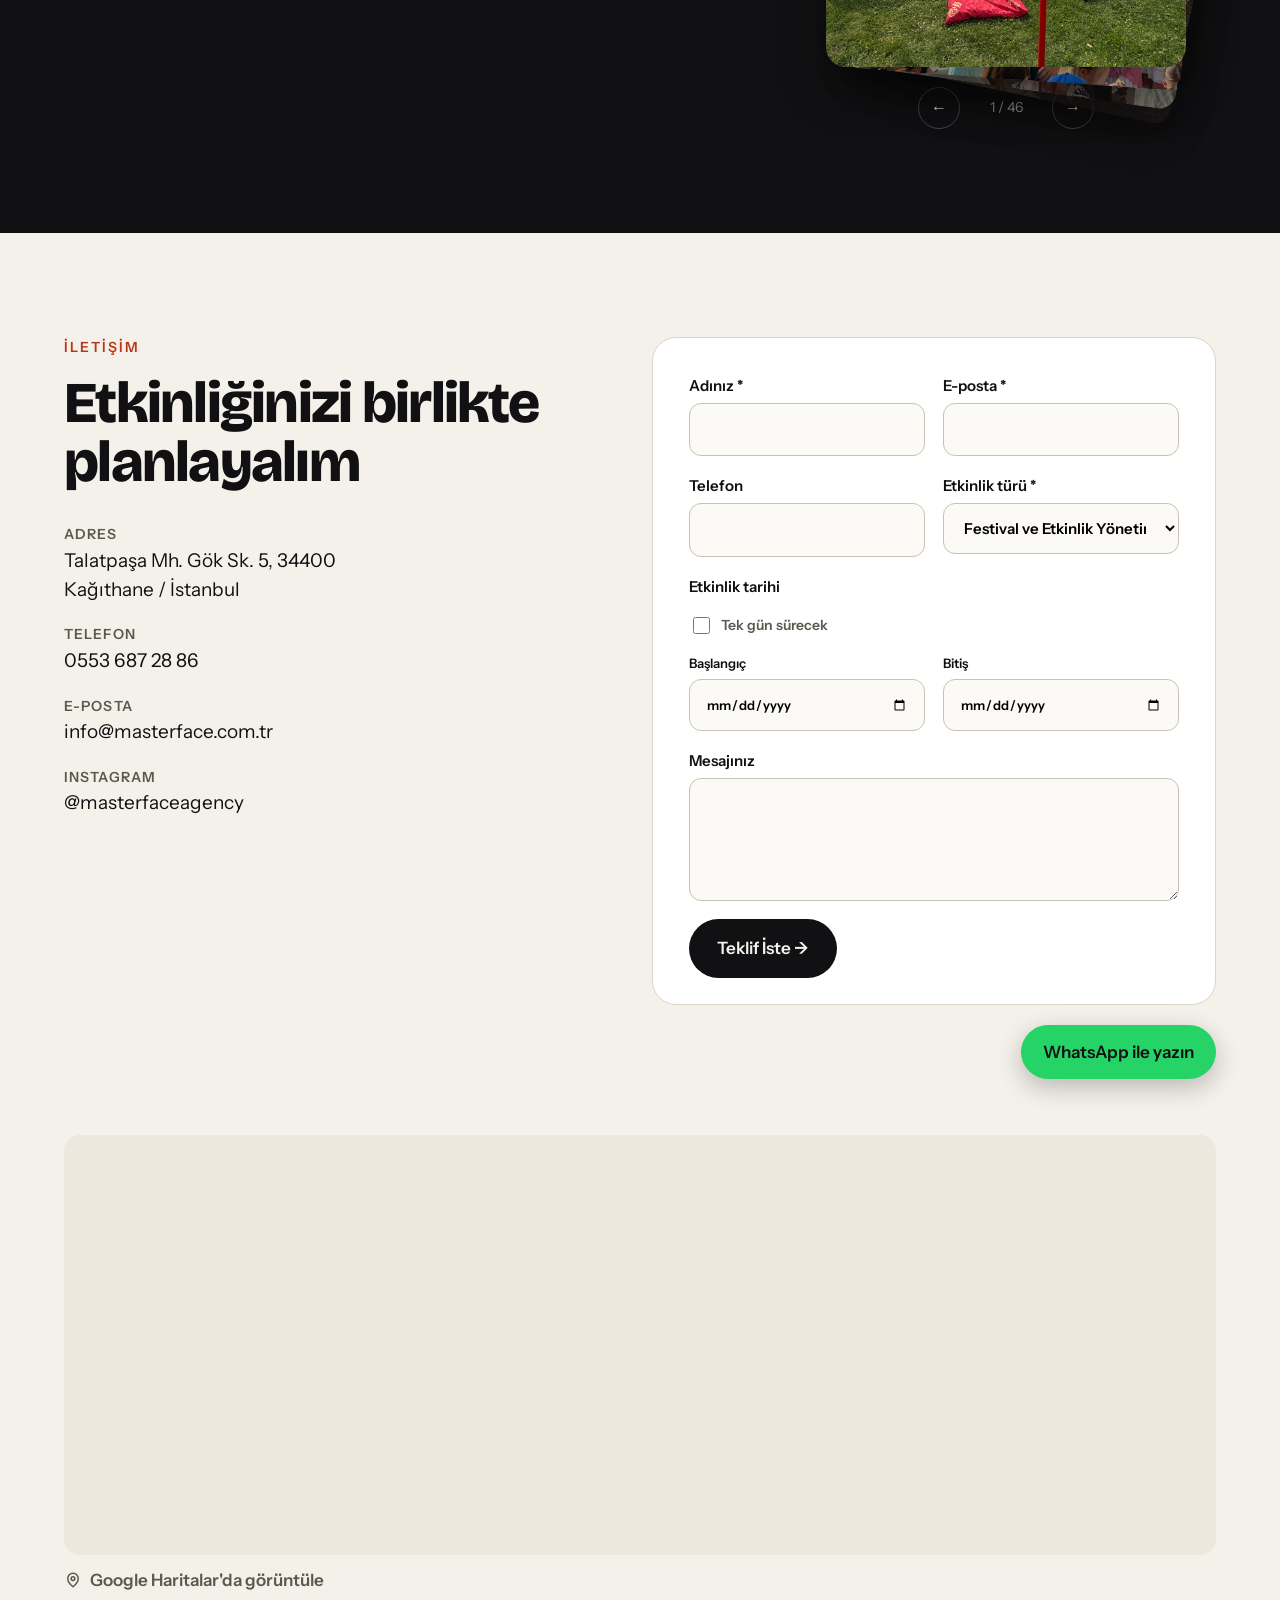
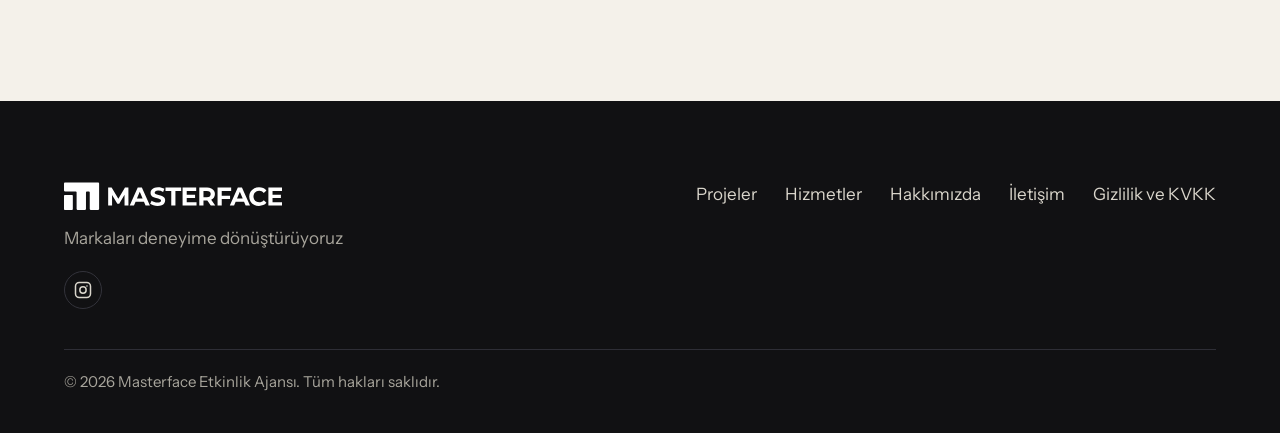
==== commit b1dfaf63: "İletişim: form altı boşluğu daraltıldı, WhatsApp formun altına, harita tam genişlik Co-Authored-By: " ====
--- a/index.html
+++ b/index.html
@@ -128,21 +128,25 @@
         <div><div class="k" data-i18n="k_email">E-posta</div><a id="contact-email" href="mailto:info@masterface.com.tr">info@masterface.com.tr</a></div>
         <div><div class="k" data-i18n="k_instagram">Instagram</div><a id="contact-instagram" href="https://www.instagram.com/masterfaceagency/">@masterfaceagency</a></div>
       </div>
-      <div class="map-box">
+    </div>
+    <div class="contact-side">
+      <form class="contact" id="contact-form" novalidate>
+        <div class="fields-row" id="contact-fields"><!-- app.js doldurur (form_fields tablosundan) --></div>
+        <button type="submit" class="submit-btn" id="contact-submit" data-i18n="submit">Teklif İste →</button>
+        <div id="contact-feedback"></div>
+      </form>
+      <a class="whatsapp-fab" id="whatsapp-fab" href="https://wa.me/905536872886" target="_blank" rel="noopener" data-i18n="wa">WhatsApp ile yazın</a>
+    </div>
+  </div>
+  <div class="map-wide">
+    <div class="map-box">
         <iframe id="contact-map-frame" title="Masterface — Google Maps" loading="lazy" referrerpolicy="no-referrer-when-downgrade" allowfullscreen></iframe>
         <a class="map-link" id="contact-map" href="https://www.google.com/maps/place/Talatpa%C5%9Fa,+G%C3%B6k+Sk.,+34400+Ka%C4%9F%C4%B1thane%2F%C4%B0stanbul,+T%C3%BCrkiye/@41.064673,28.961802,15z/data=!4m6!3m5!1s0x14cab72fcbedce9f:0x307774bdc1c2f5fb!8m2!3d41.064673!4d28.961802!16s%2Fg%2F1tdlq_h0?hl=en-US&entry=ttu&g_ep=EgoyMDI2MTAxMi4wIKXMDSoASAFQAw%3D%3D" target="_blank" rel="noopener">
           <svg width="18" height="18" viewBox="0 0 24 24" fill="none" stroke="currentColor" stroke-width="2"><path d="M12 21s-7-5.5-7-11a7 7 0 0 1 14 0c0 5.5-7 11-7 11z"></path><circle cx="12" cy="10" r="2.5"></circle></svg>
           <span data-i18n="map_link">Google Haritalar'da görüntüle</span>
         </a>
       </div>
-    </div>
-    <form class="contact" id="contact-form" novalidate>
-      <div class="fields-row" id="contact-fields"><!-- app.js doldurur (form_fields tablosundan) --></div>
-      <button type="submit" class="submit-btn" id="contact-submit" data-i18n="submit">Teklif İste →</button>
-      <div id="contact-feedback"></div>
-    </form>
   </div>
-  <a class="whatsapp-fab" id="whatsapp-fab" href="https://wa.me/905536872886" target="_blank" rel="noopener" data-i18n="wa">WhatsApp ile yazın</a>
 </section>
 
 <!-- FOOTER -->
--- a/assets/css/style.css
+++ b/assets/css/style.css
@@ -108,16 +108,16 @@
 
 /* CONTACT */
 .contact-section{position:relative;background:var(--cream);color:var(--cream-ink);padding:104px clamp(20px,5vw,80px)}
-.contact-flex{display:flex;flex-wrap:wrap;gap:64px}
+.contact-flex{display:flex;flex-wrap:wrap;gap:64px;align-items:flex-start}
 .contact-info{flex:1 1 400px;min-width:0}
 .contact-info h2{font-size:clamp(34px,4.5vw,64px);line-height:1.02;letter-spacing:-.03em;margin-bottom:32px}
 .info-rows{display:flex;flex-direction:column;gap:20px;font-size:19px}
 .info-rows .k{font-size:14px;color:var(--cream-muted);font-weight:600;text-transform:uppercase;letter-spacing:.08em}
-.map-box{margin-top:32px}
-.map-box iframe{display:block;width:100%;aspect-ratio:16/9;border:0;border-radius:16px;background:var(--cream-s1)}
+.map-wide{margin-top:56px}
+.map-box iframe{display:block;width:100%;height:clamp(260px,34vw,420px);border:0;border-radius:16px;background:var(--cream-s1)}
 .map-link{margin-top:12px;display:inline-flex;align-items:center;gap:8px;color:var(--cream-muted);font-weight:600}
 .map-link:hover{color:var(--cream-ink)}
-form.contact{flex:1 1 440px;min-width:0;background:#fff;border:1px solid var(--cream-line);border-radius:24px;padding:36px;display:flex;flex-direction:column;gap:18px}
+form.contact{width:100%;min-width:0;background:#fff;border:1px solid var(--cream-line);border-radius:24px;padding:36px 36px 26px;display:flex;flex-direction:column;gap:18px}
 .fields-row{display:flex;flex-wrap:wrap;gap:18px}
 .field{display:flex;flex-direction:column;gap:6px;font-weight:600;font-size:15px}
 .field.half{flex:1 1 200px}
@@ -131,7 +131,9 @@
 .form-note{font-size:14px;margin-top:-6px}
 .form-note.ok{color:#1f7a3f}
 .form-note.err{color:#B8361A}
-.whatsapp-fab{position:absolute;right:clamp(20px,5vw,80px);bottom:24px;background:#25D366;color:#111113;font-weight:600;padding:14px 22px;border-radius:999px;box-shadow:0 8px 24px rgba(17,17,19,.25)}
+.contact-side{flex:1 1 440px;min-width:0;display:flex;flex-direction:column;gap:20px}
+#contact-feedback:empty{display:none}
+.whatsapp-fab{align-self:flex-end;display:inline-flex;align-items:center;background:#25D366;color:#111113;font-weight:600;padding:14px 22px;border-radius:999px;box-shadow:0 8px 24px rgba(17,17,19,.25)}
 
 /* FOOTER */
 footer.site{position:relative;padding:56px clamp(20px,5vw,80px) 40px}
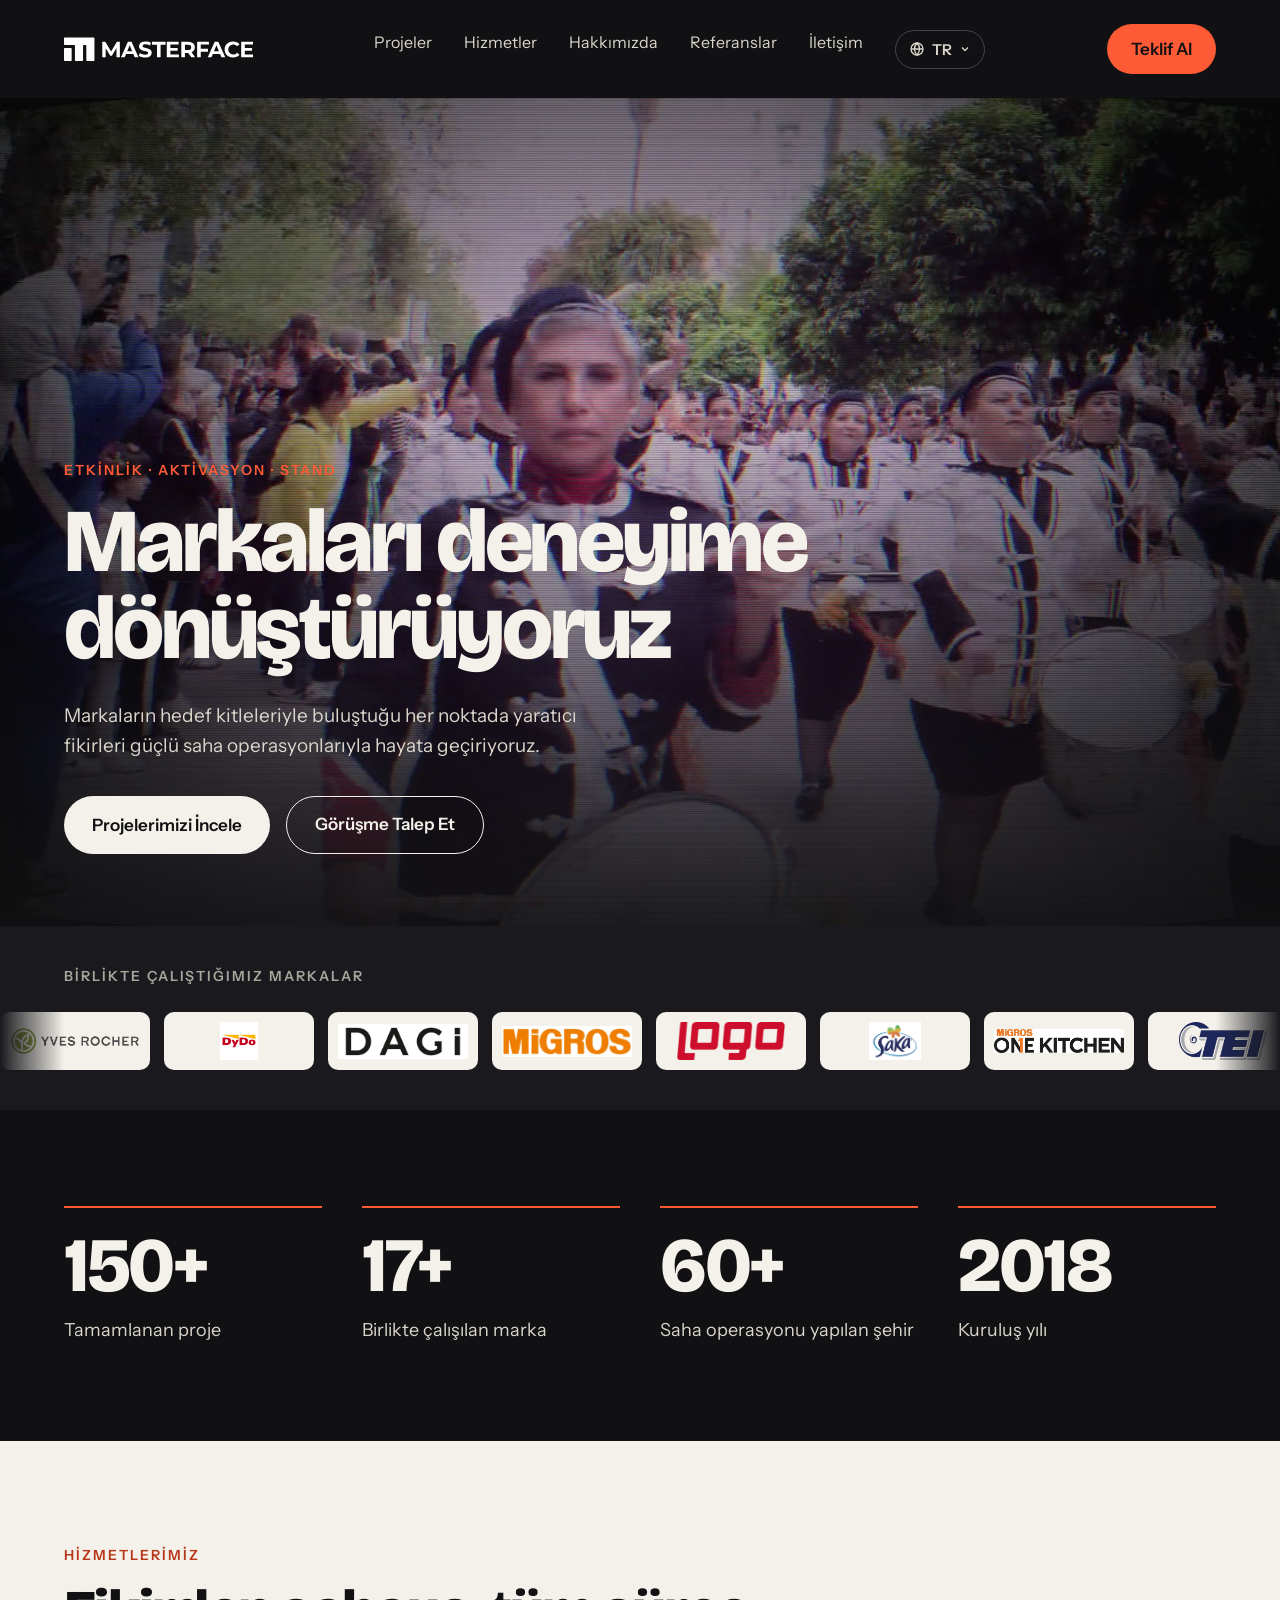
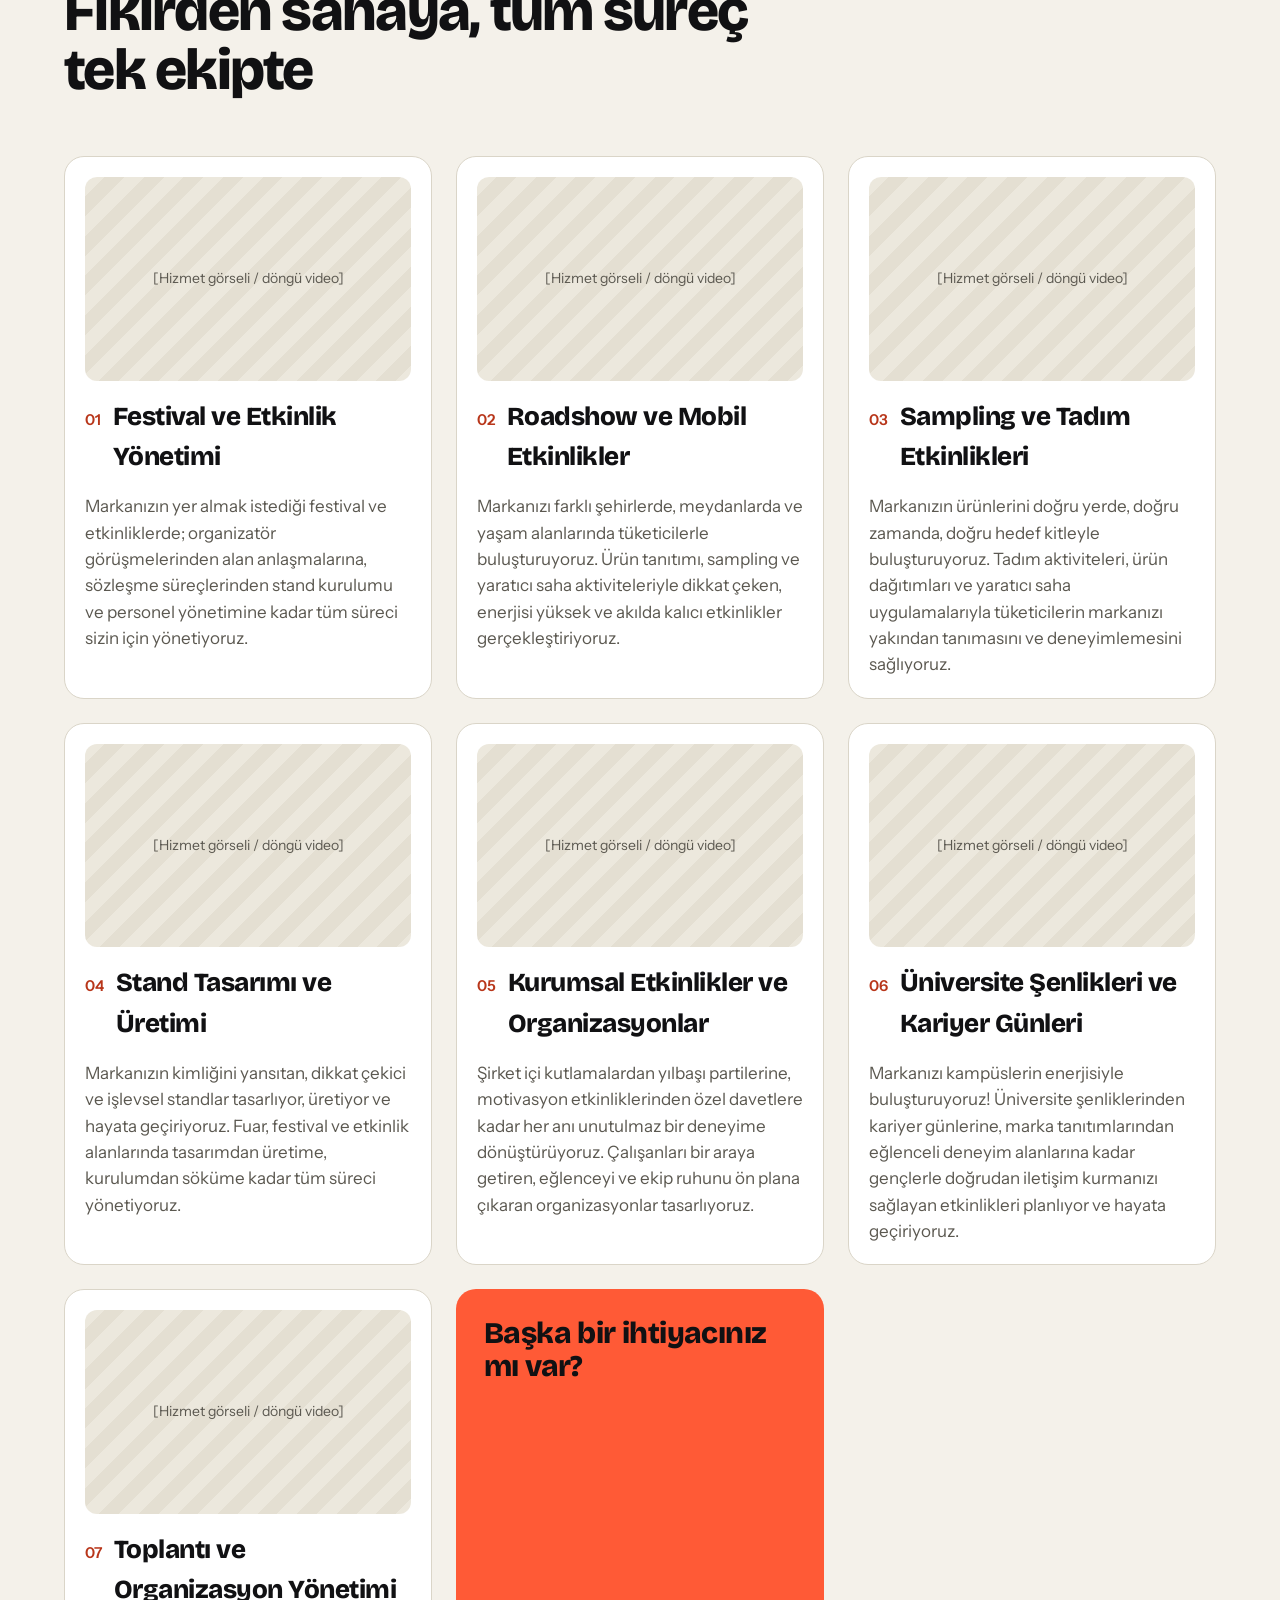
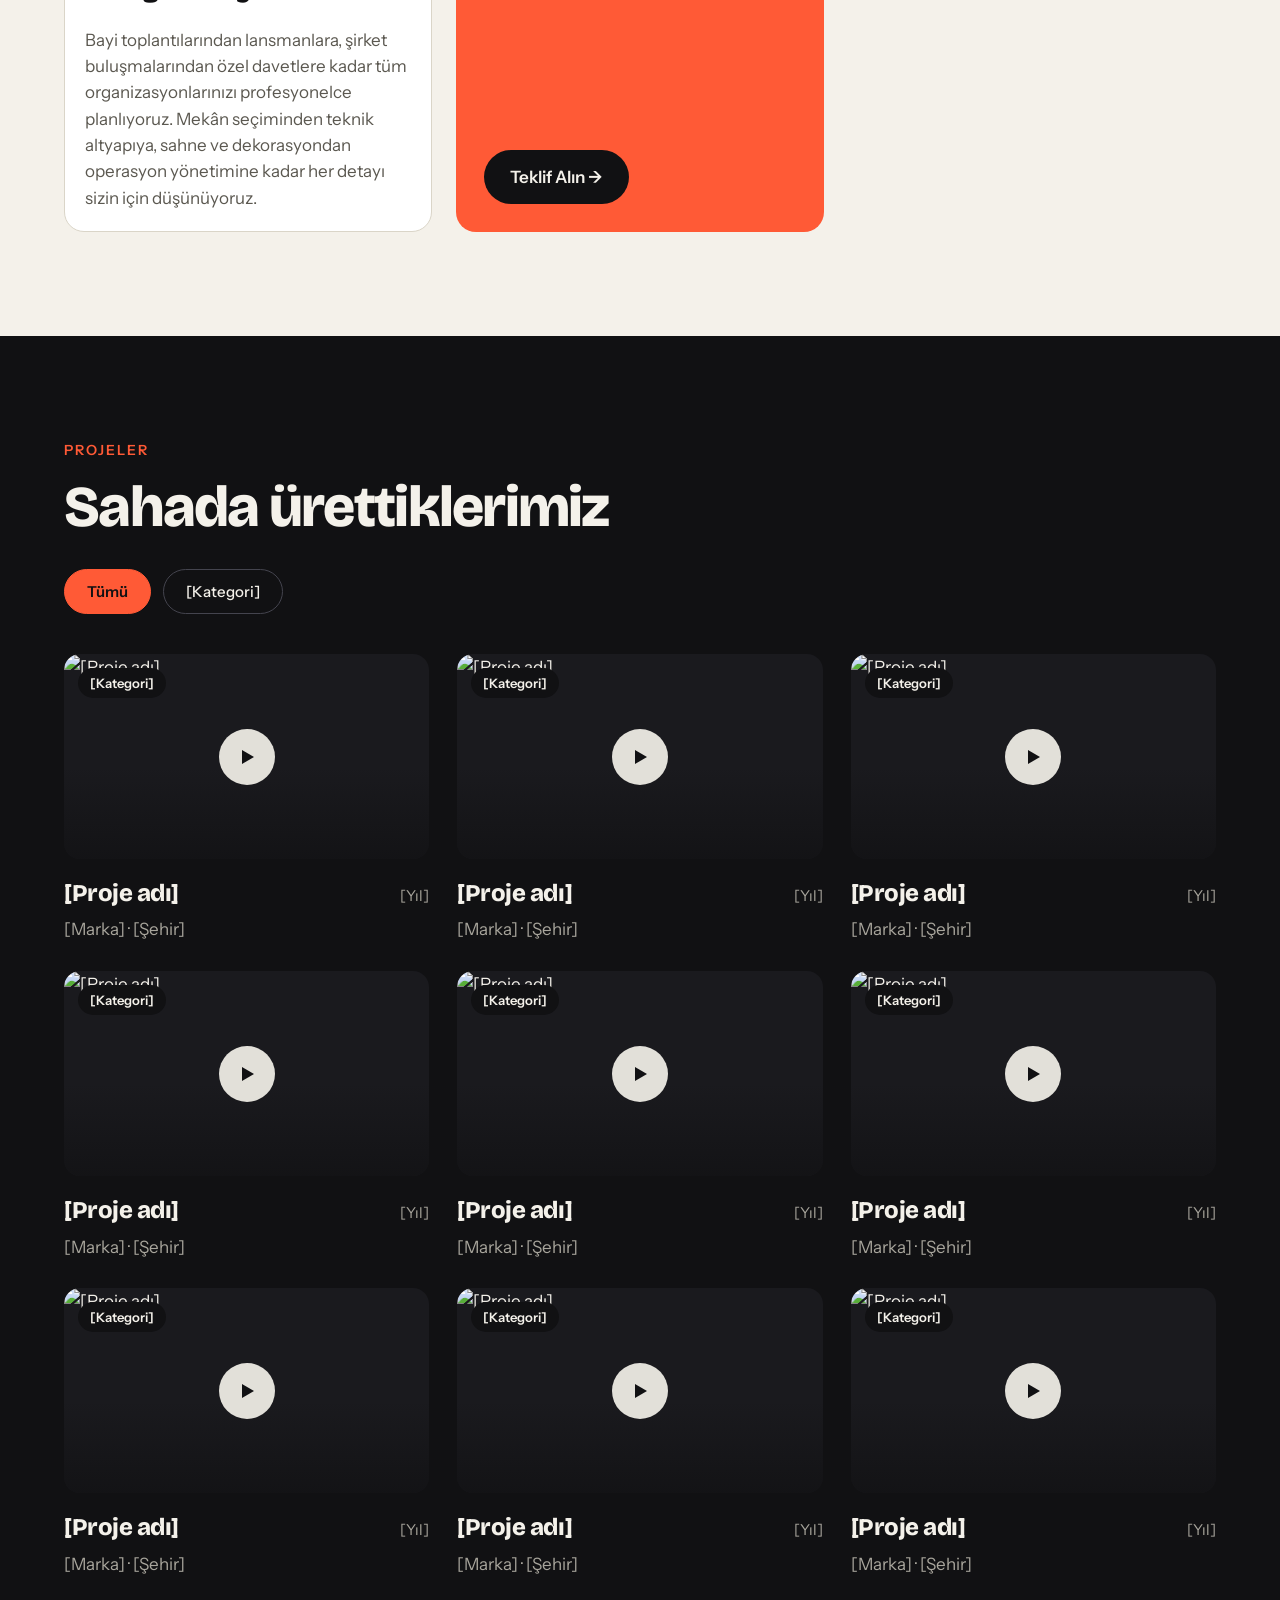
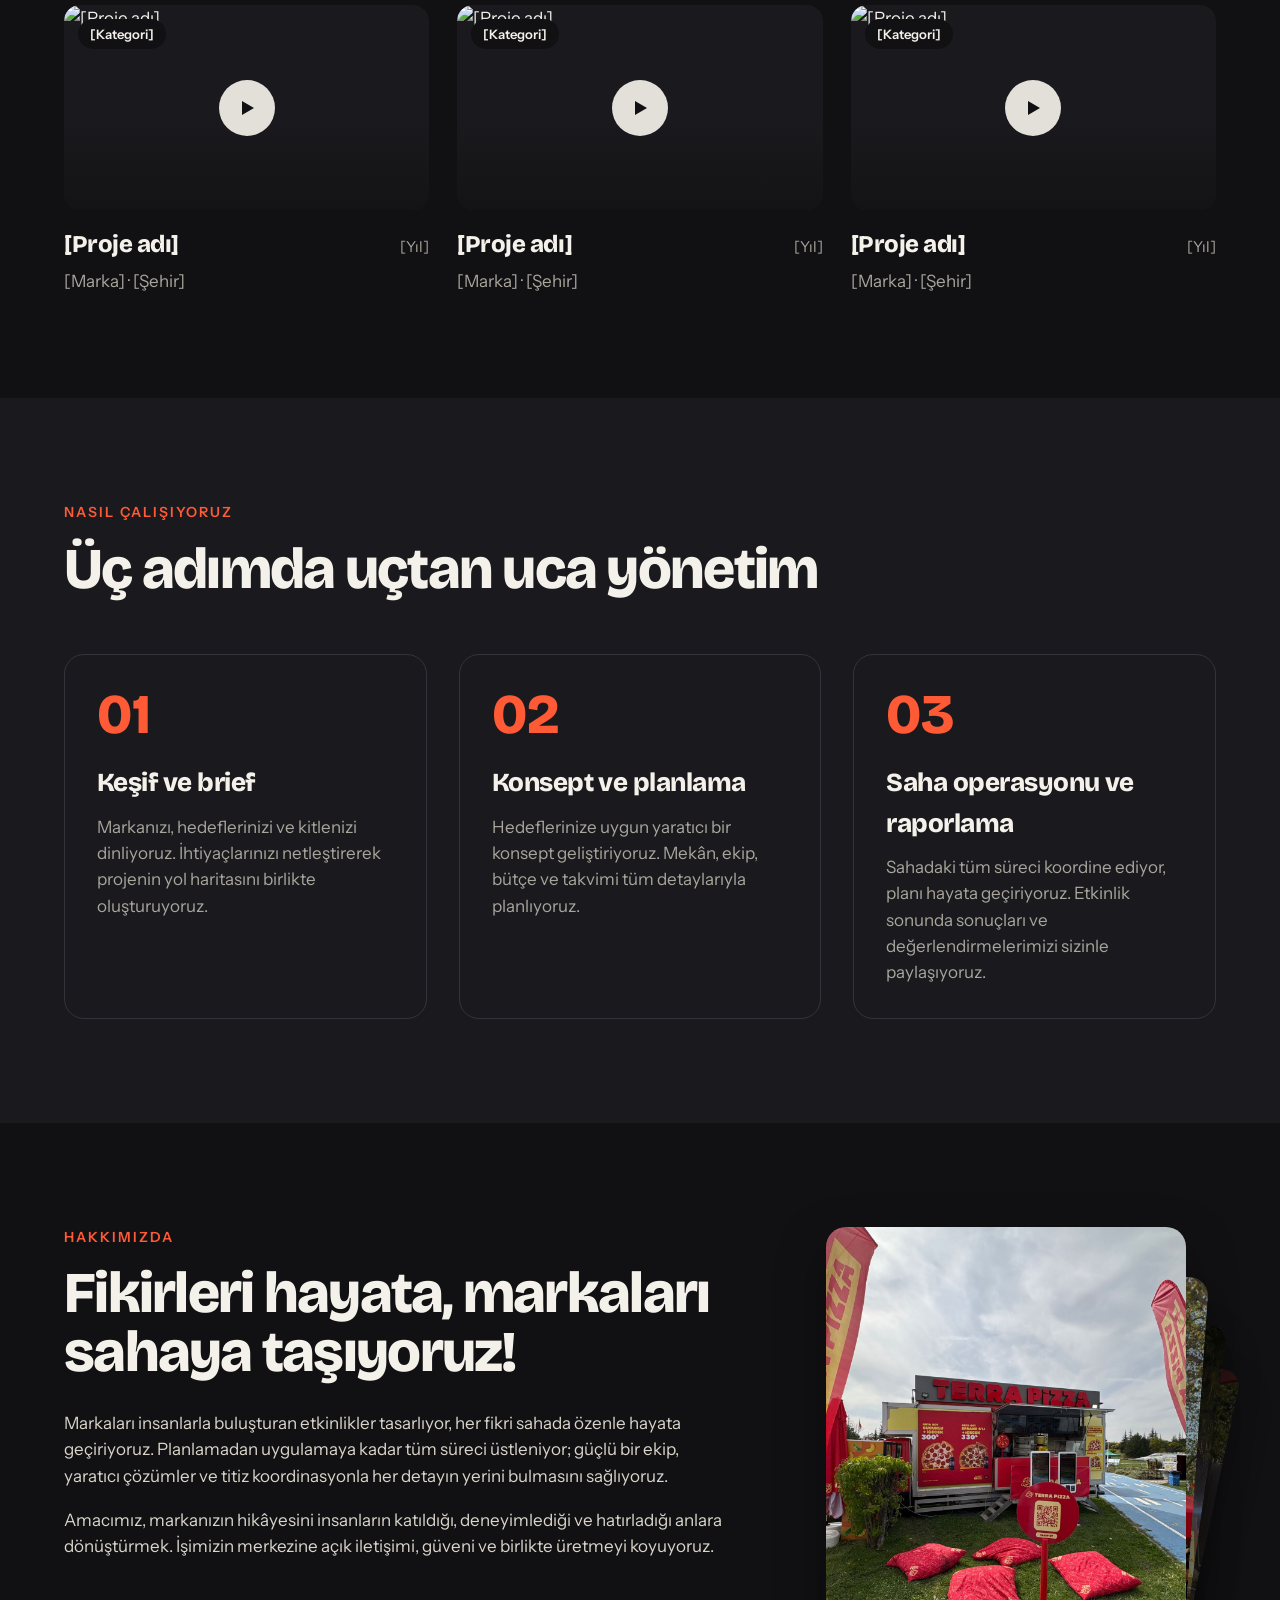
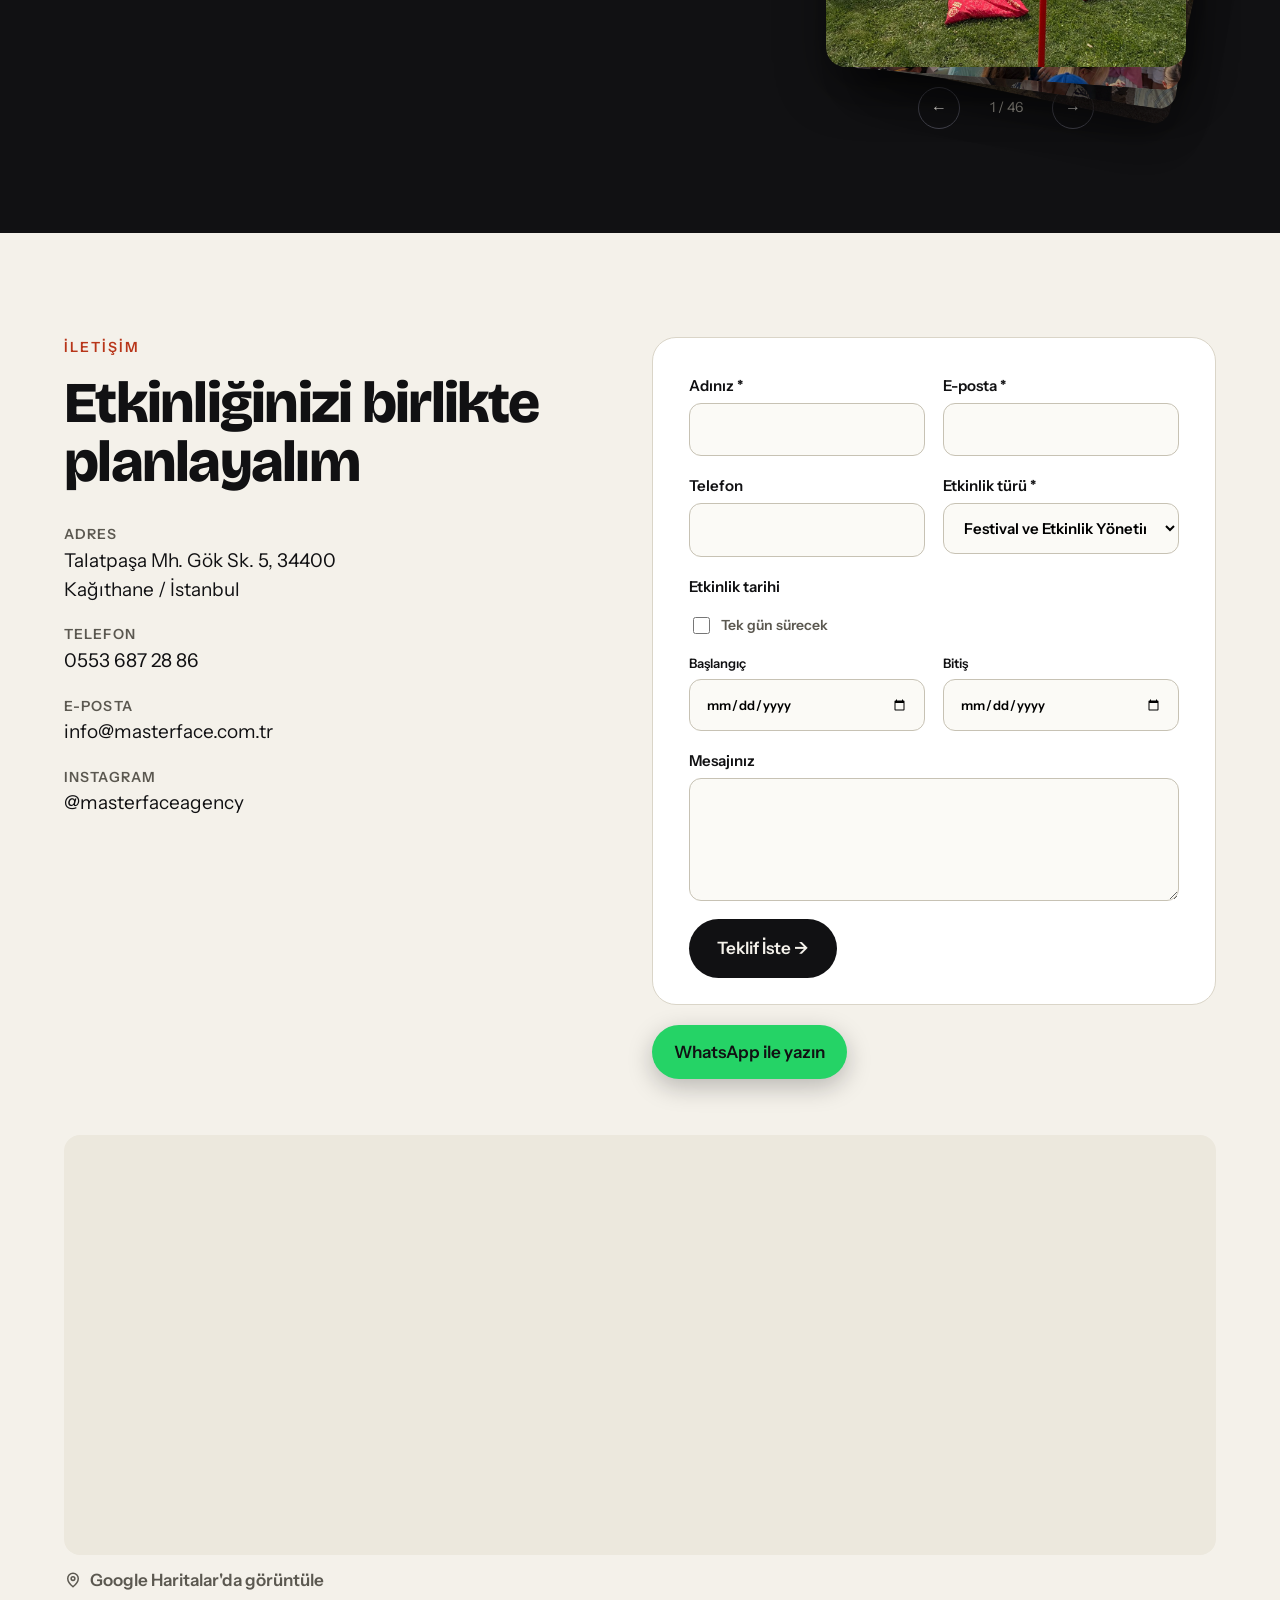
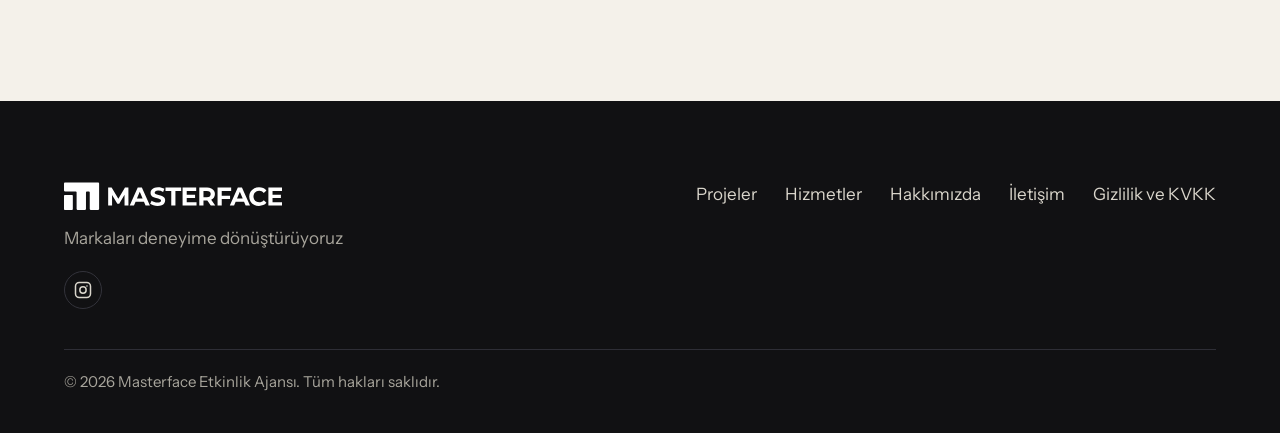
==== commit e3b04073: "Favicon: Masterface sembolü (svg/png/ico, apple-touch-icon) Co-Authored-By: Claude Sonnet 5.5 <norep" ====
--- a/index.html
+++ b/index.html
@@ -5,7 +5,10 @@
 <meta name="viewport" content="width=device-width, initial-scale=1">
 <title>Masterface | Markaları deneyime dönüştürüyoruz</title>
 <meta name="description" content="Masterface — etkinlik, aktivasyon ve stand ajansı. Fikirleri hayata, markaları sahaya taşıyoruz.">
-<link rel="icon" href="assets/logo.svg">
+<link rel="icon" type="image/svg+xml" href="assets/favicon.svg">
+<link rel="icon" type="image/png" sizes="32x32" href="assets/favicon-32.png">
+<link rel="alternate icon" href="favicon.ico">
+<link rel="apple-touch-icon" href="assets/apple-touch-icon.png">
 <link href="https://fonts.googleapis.com/css2?family=Bricolage+Grotesque:opsz,wght@12..96,500;12..96,800&family=Instrument+Sans:wght@400;500;600&display=swap" rel="stylesheet">
 <link rel="stylesheet" href="assets/css/style.css">
 <script src="assets/js/theme.js"></script>
--- a/assets/css/style.css
+++ b/assets/css/style.css
@@ -133,7 +133,7 @@
 .form-note.err{color:#B8361A}
 .contact-side{flex:1 1 440px;min-width:0;display:flex;flex-direction:column;gap:20px}
 #contact-feedback:empty{display:none}
-.whatsapp-fab{align-self:flex-end;display:inline-flex;align-items:center;background:#25D366;color:#111113;font-weight:600;padding:14px 22px;border-radius:999px;box-shadow:0 8px 24px rgba(17,17,19,.25)}
+.whatsapp-fab{align-self:flex-start;display:inline-flex;align-items:center;background:#25D366;color:#111113;font-weight:600;padding:14px 22px;border-radius:999px;box-shadow:0 8px 24px rgba(17,17,19,.25)}
 
 /* FOOTER */
 footer.site{position:relative;padding:56px clamp(20px,5vw,80px) 40px}
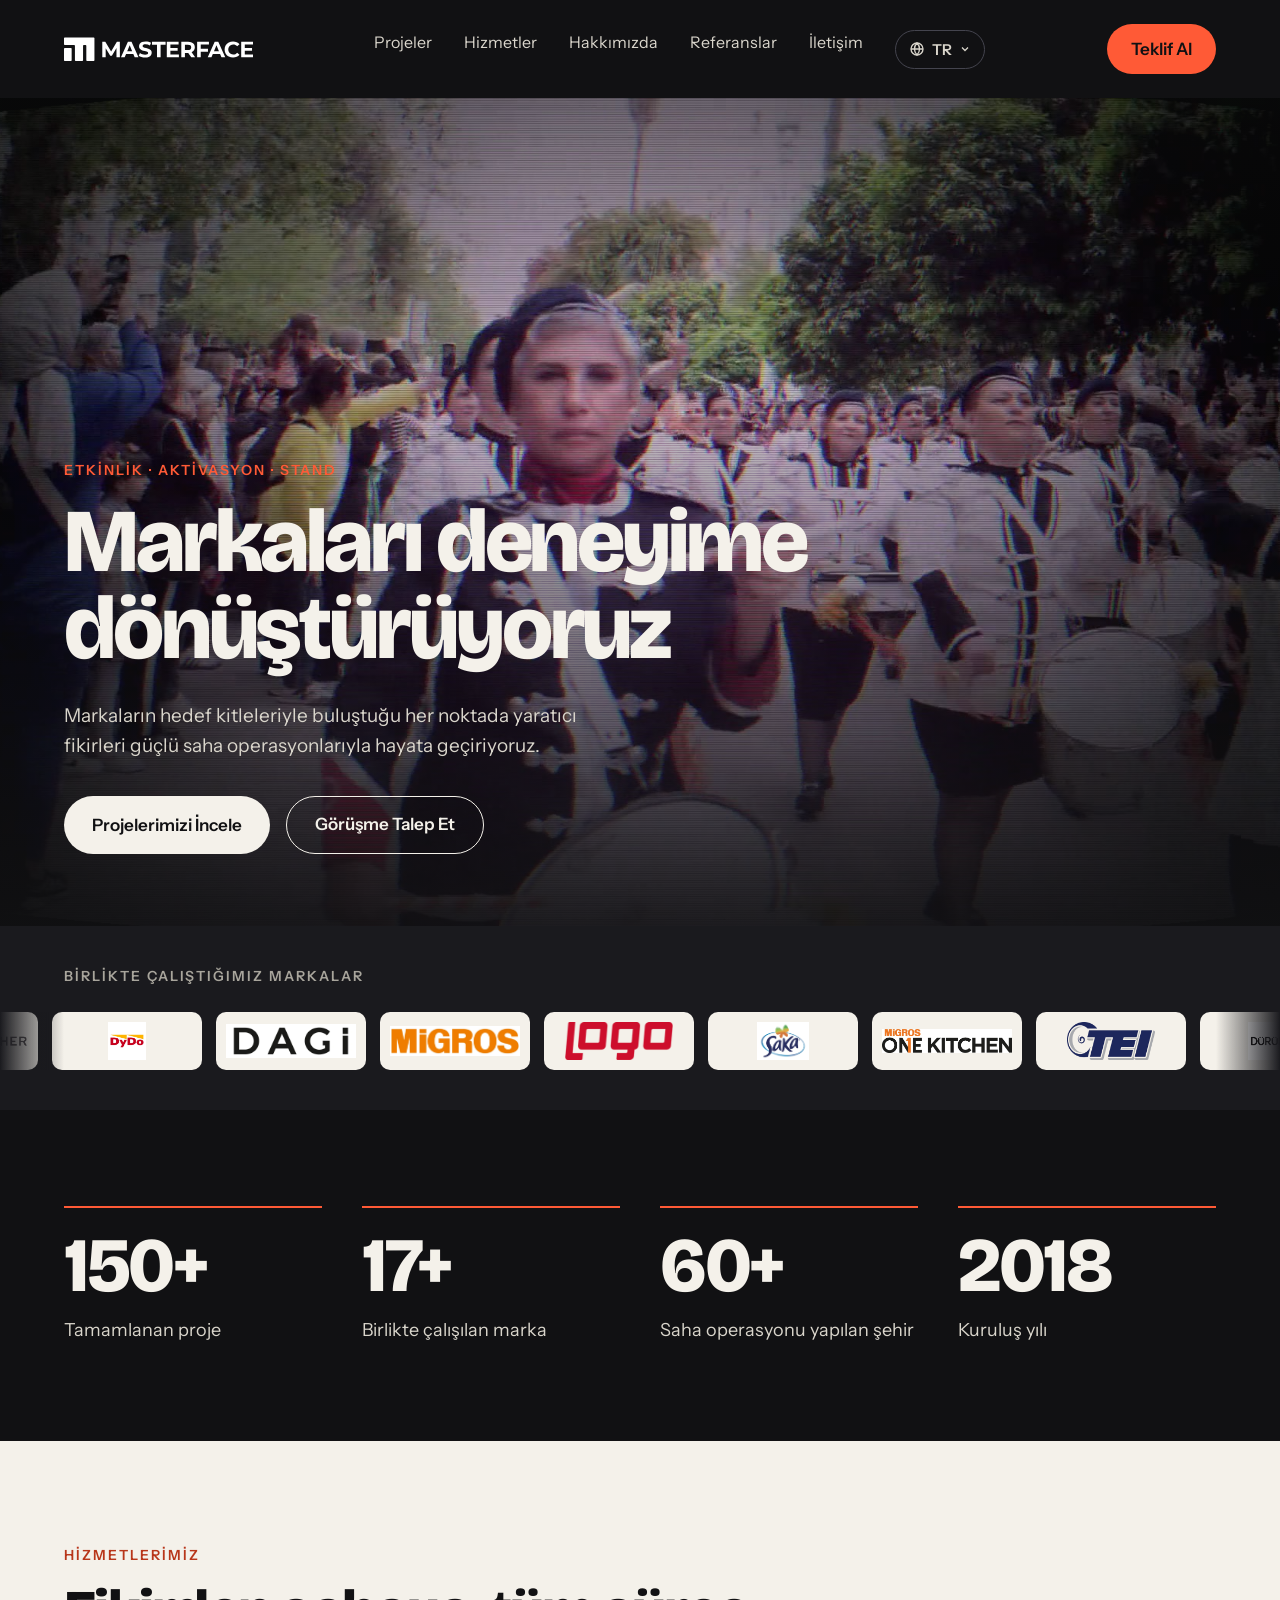
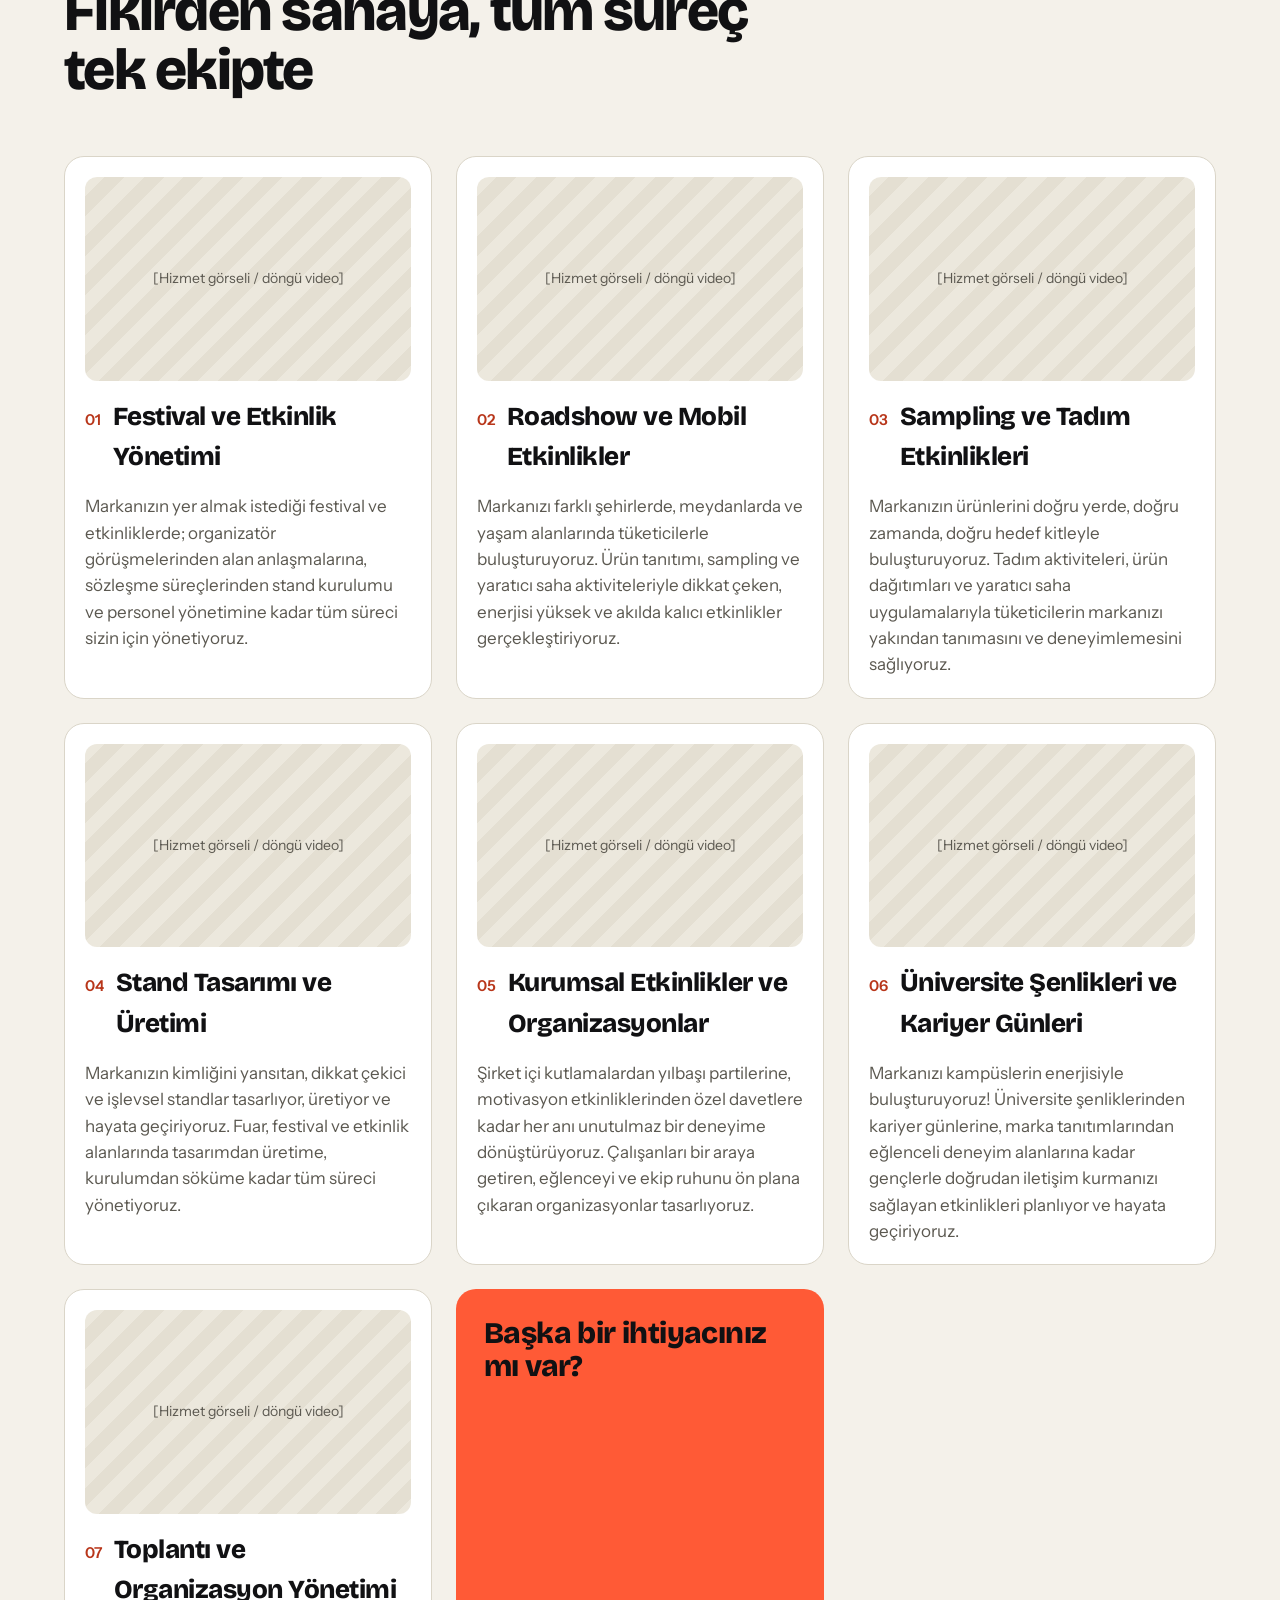
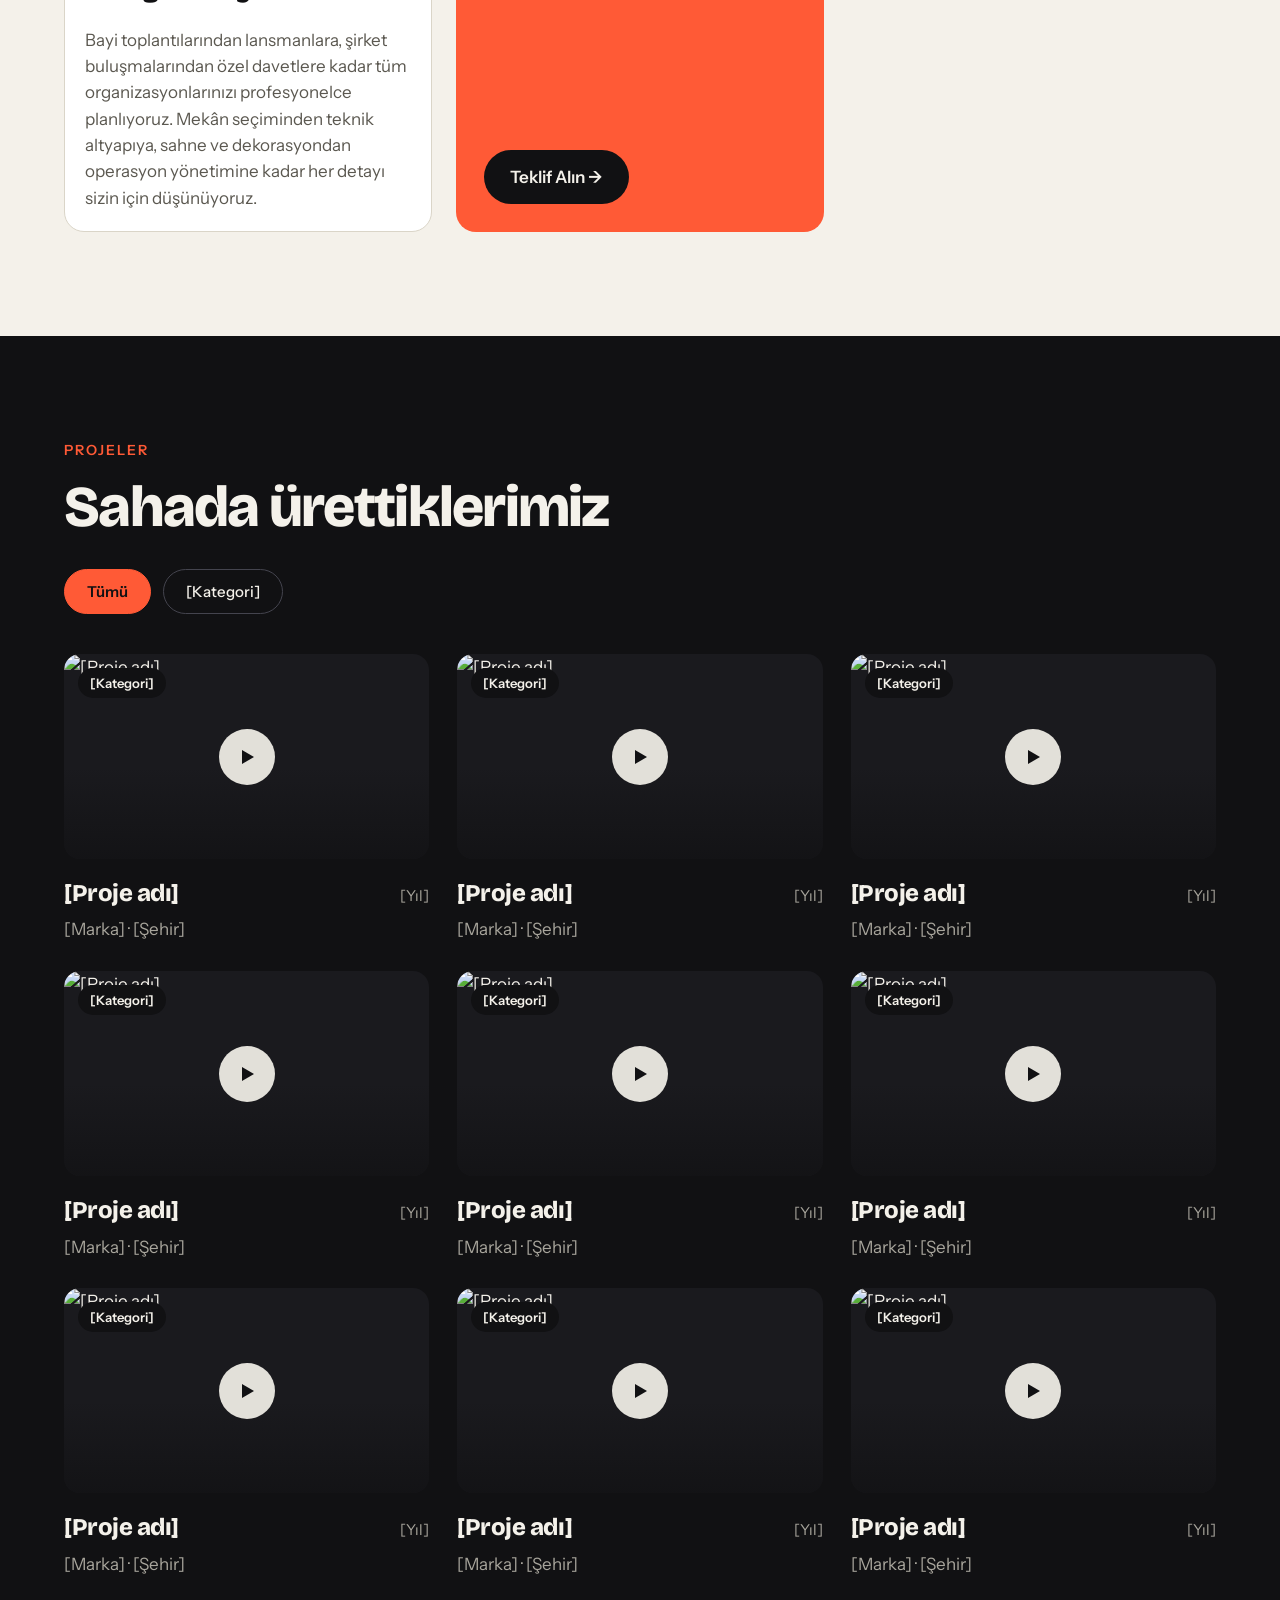
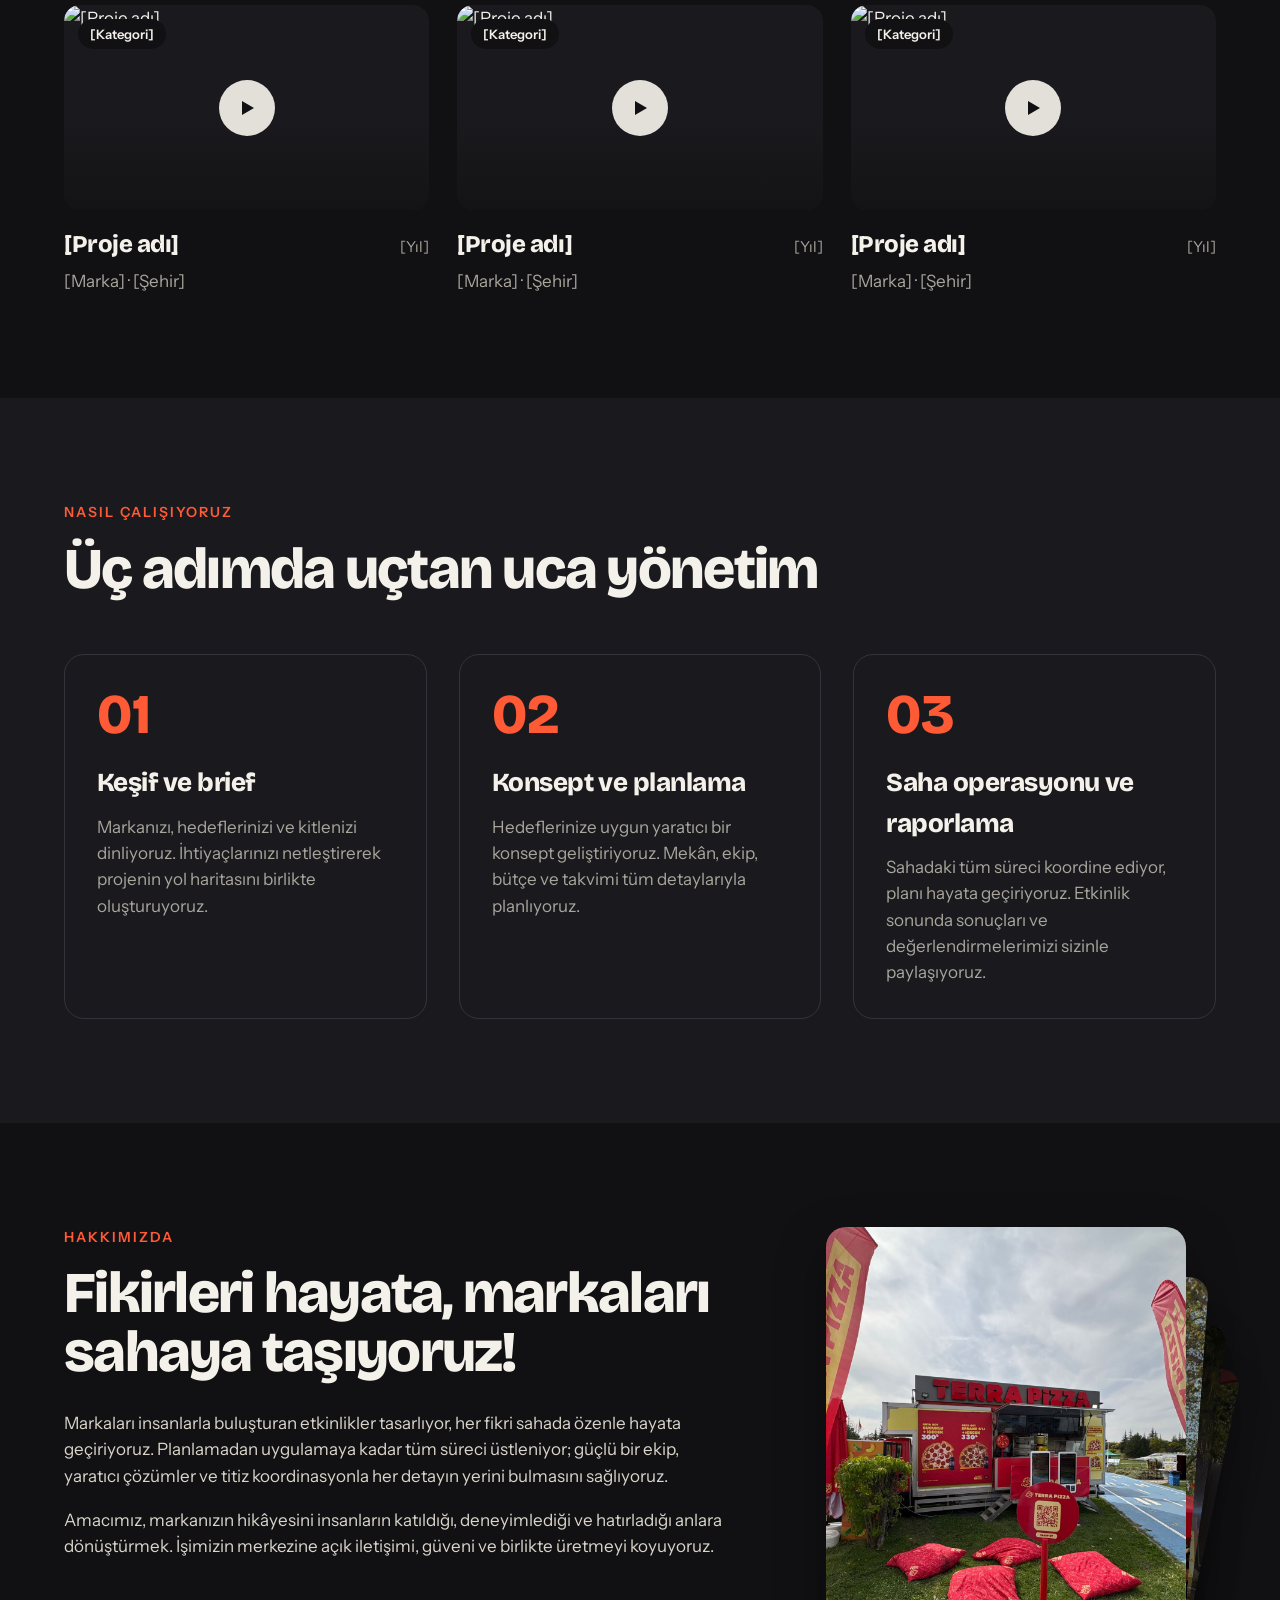
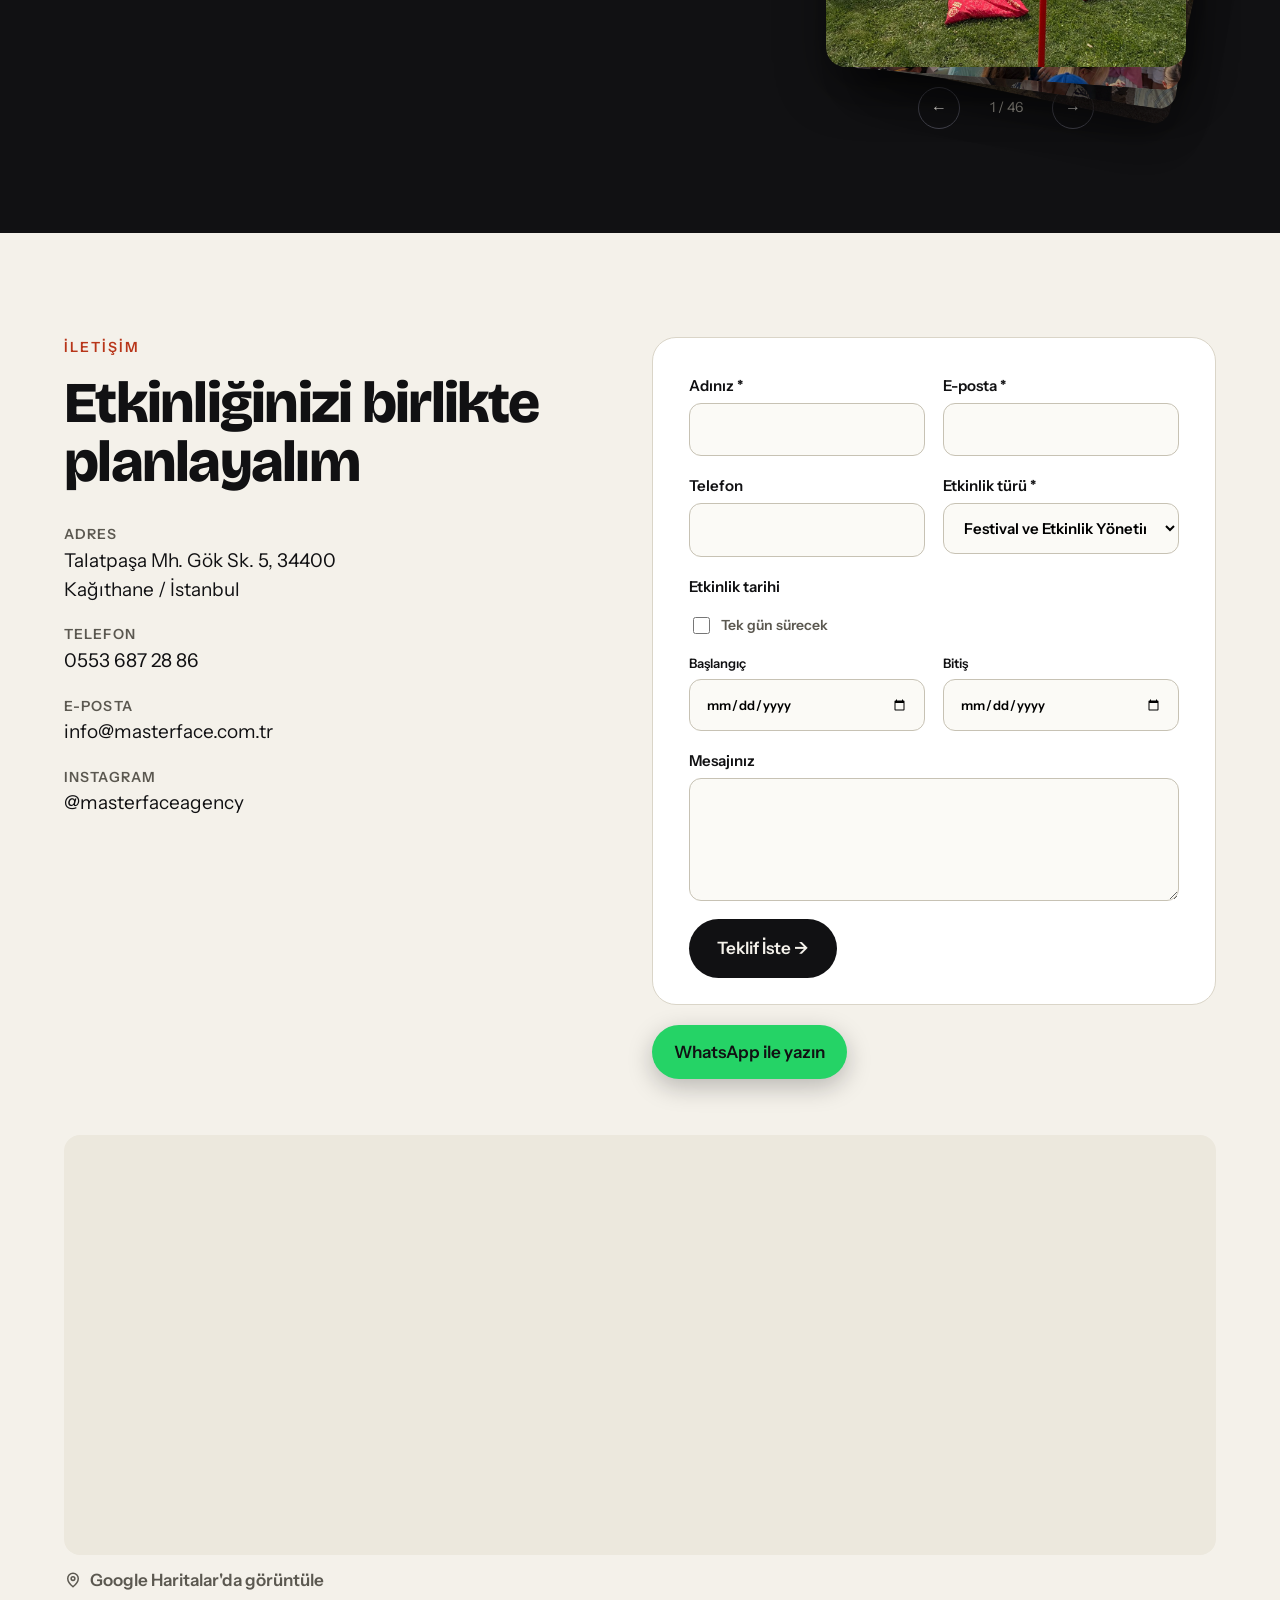
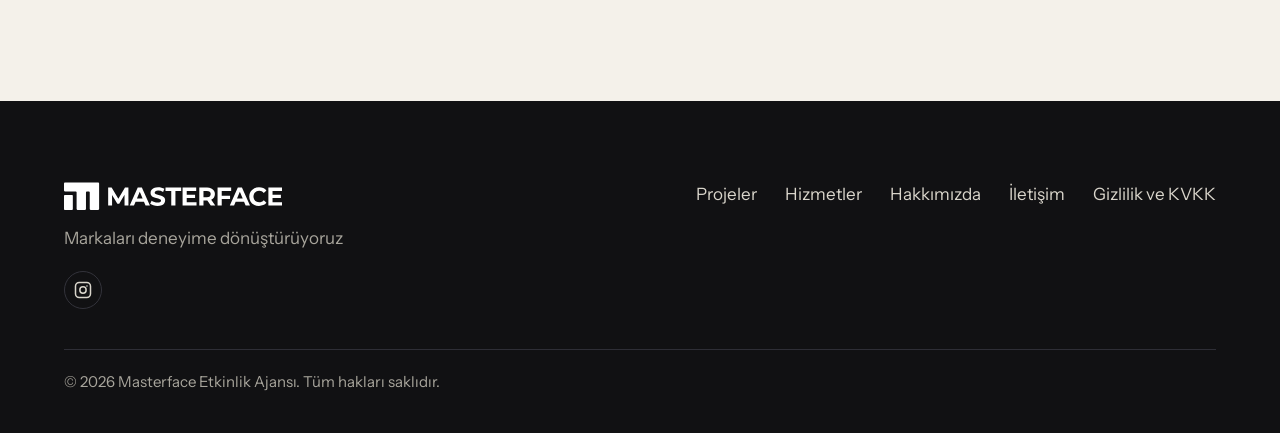
==== commit 6a1da014: "Hero videosu: 14 MB → 5.4 MB (masaüstü) / 1.7 MB (mobil) Co-Authored-By: Claude Sonnet 5.5 <noreply@" ====
--- a/index.html
+++ b/index.html
@@ -45,9 +45,15 @@
 
 <!-- HERO -->
 <section id="top" class="hero">
-  <video autoplay loop muted playsinline poster="assets/video/poster.jpg">
-    <source src="assets/video/showreel.mp4" type="video/mp4">
-  </video>
+  <video id="hero-video" autoplay loop muted playsinline preload="auto" poster="assets/video/poster.jpg"></video>
+  <script>
+    (function () {
+      var v = document.getElementById('hero-video');
+      var small = window.matchMedia('(max-width: 820px)').matches || (navigator.connection && navigator.connection.saveData);
+      v.src = small ? 'assets/video/showreel-mobil.mp4' : 'assets/video/showreel.mp4';
+      var p = v.play(); if (p && p.catch) p.catch(function () {});
+    })();
+  </script>
   <div class="overlay"></div>
   <div class="content">
     <div style="flex:1 1 520px;min-width:0">
--- a/assets/css/style.css
+++ b/assets/css/style.css
@@ -39,12 +39,14 @@
 /* LOGO MARQUEE */
 .logos-section{position:relative;background:var(--bg-alt);padding:40px 0;overflow:hidden}
 .logos-section .label{font-size:14px;letter-spacing:.14em;text-transform:uppercase;color:var(--muted);font-weight:600;margin-bottom:24px;padding:0 clamp(20px,5vw,80px)}
-.logos-mask{position:relative;-webkit-mask-image:linear-gradient(90deg,transparent 0,#000 64px,#000 calc(100% - 64px),transparent 100%);mask-image:linear-gradient(90deg,transparent 0,#000 64px,#000 calc(100% - 64px),transparent 100%)}
-.logos-track{display:flex;align-items:center;gap:14px;width:max-content;animation:marquee-scroll 32s linear infinite}
-.logos-section:hover .logos-track{animation-play-state:paused}
-@keyframes marquee-scroll{from{transform:translateX(0)}to{transform:translateX(-50%)}}
+.logos-mask{position:relative;overflow:hidden;touch-action:pan-y;cursor:grab;user-select:none;-webkit-user-select:none}
+.logos-mask.dragging{cursor:grabbing}
+.logos-mask::before,.logos-mask::after{content:"";position:absolute;top:0;bottom:0;width:64px;z-index:2;pointer-events:none}
+.logos-mask::before{left:0;background:linear-gradient(90deg,var(--bg-alt),transparent)}
+.logos-mask::after{right:0;background:linear-gradient(270deg,var(--bg-alt),transparent)}
+.logos-track{display:flex;align-items:center;gap:14px;width:max-content;will-change:transform;transform:translate3d(0,0,0)}
 .logo-box{flex:0 0 auto;width:150px;height:58px;background:var(--cream);border-radius:10px;display:flex;align-items:center;justify-content:center;padding:10px}
-.logo-box img{max-width:100%;max-height:100%;object-fit:contain}
+.logo-box img{max-width:100%;max-height:100%;object-fit:contain;pointer-events:none;-webkit-user-drag:none}
 
 /* STATS */
 .stats-section{padding:96px clamp(20px,5vw,80px)}
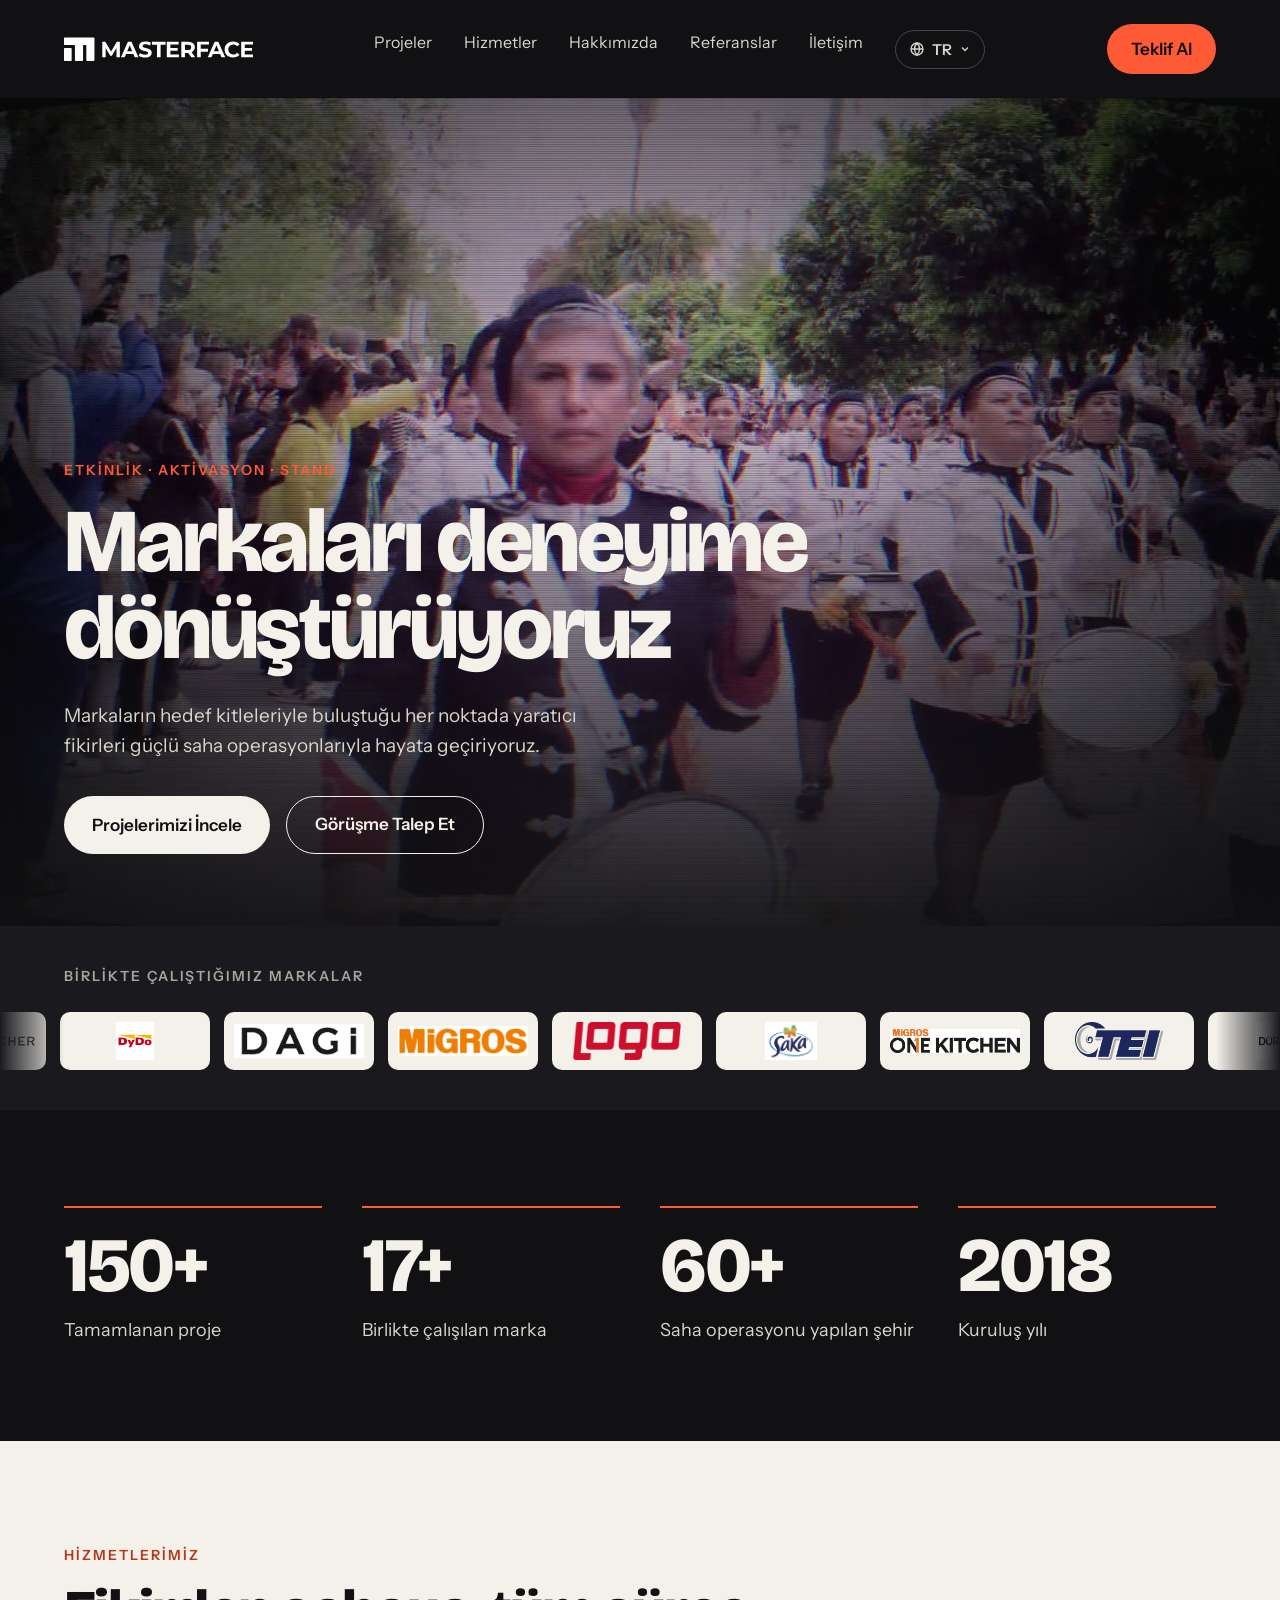
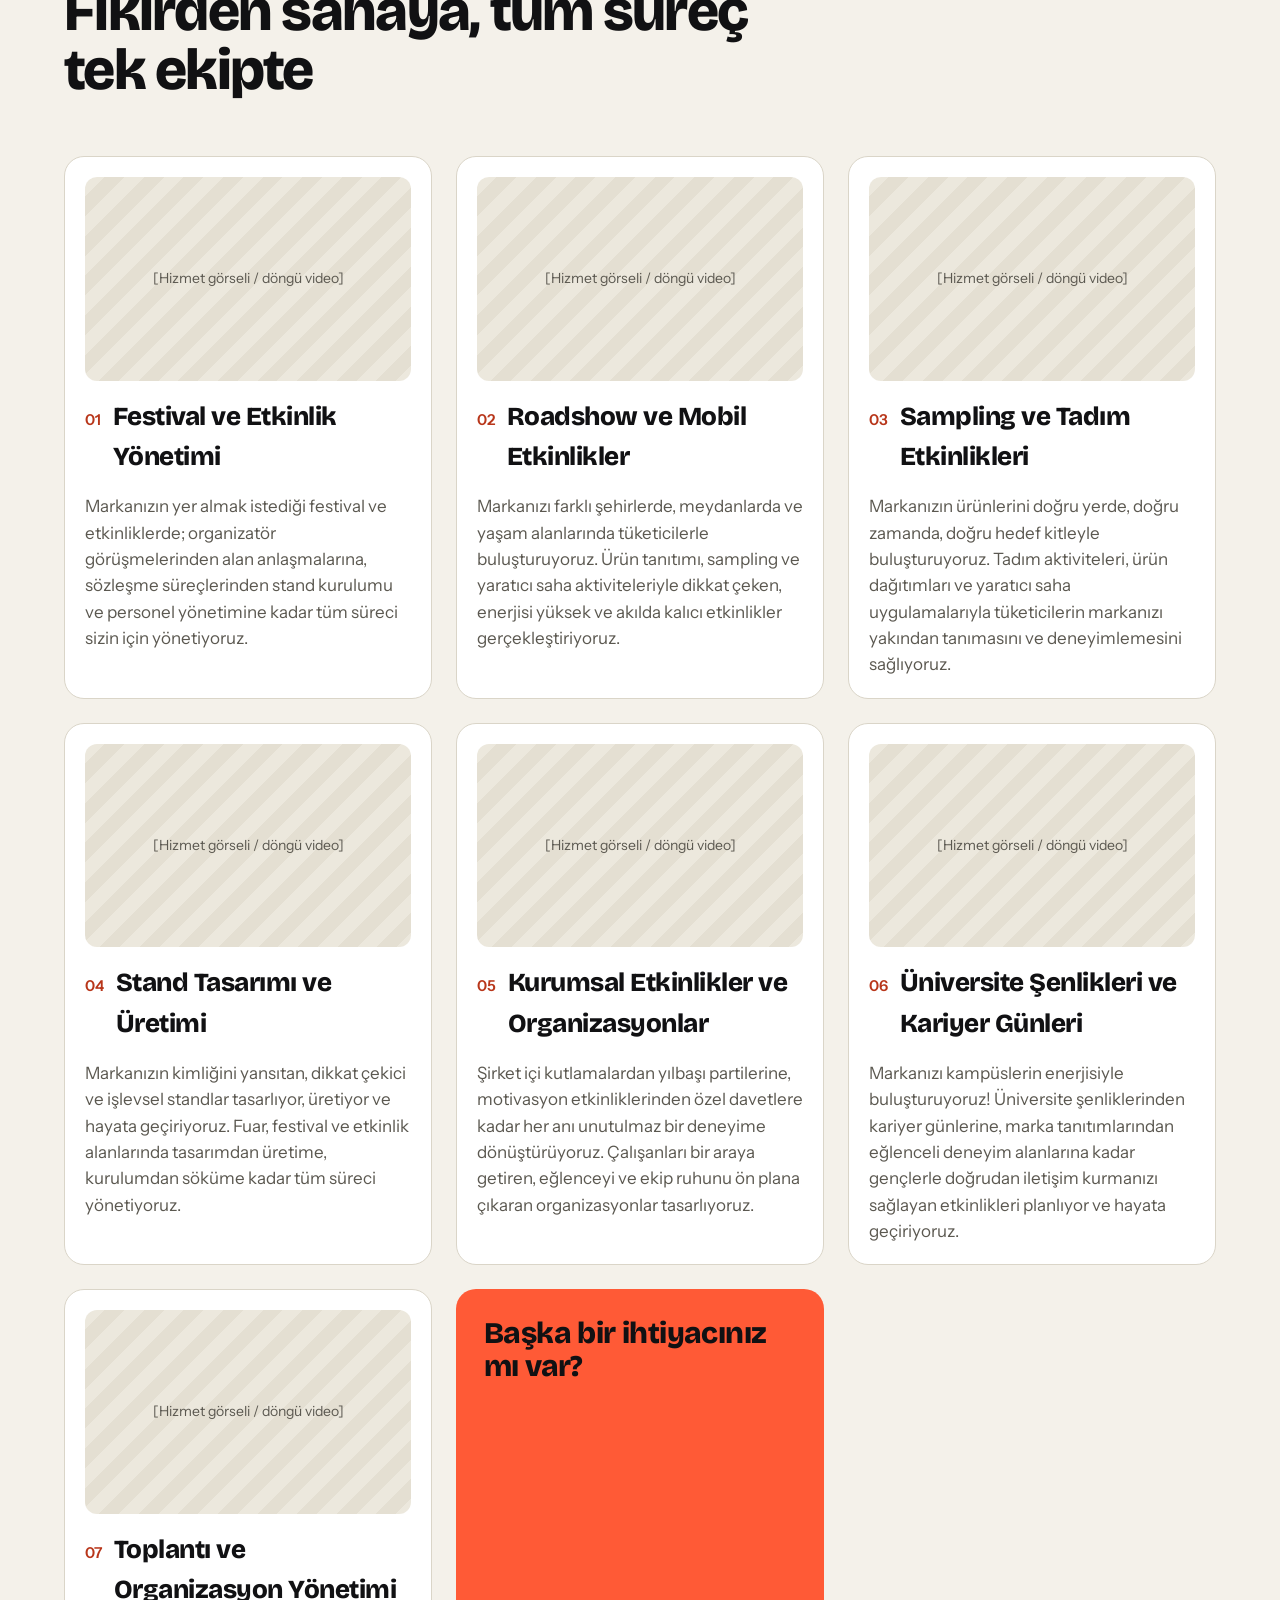
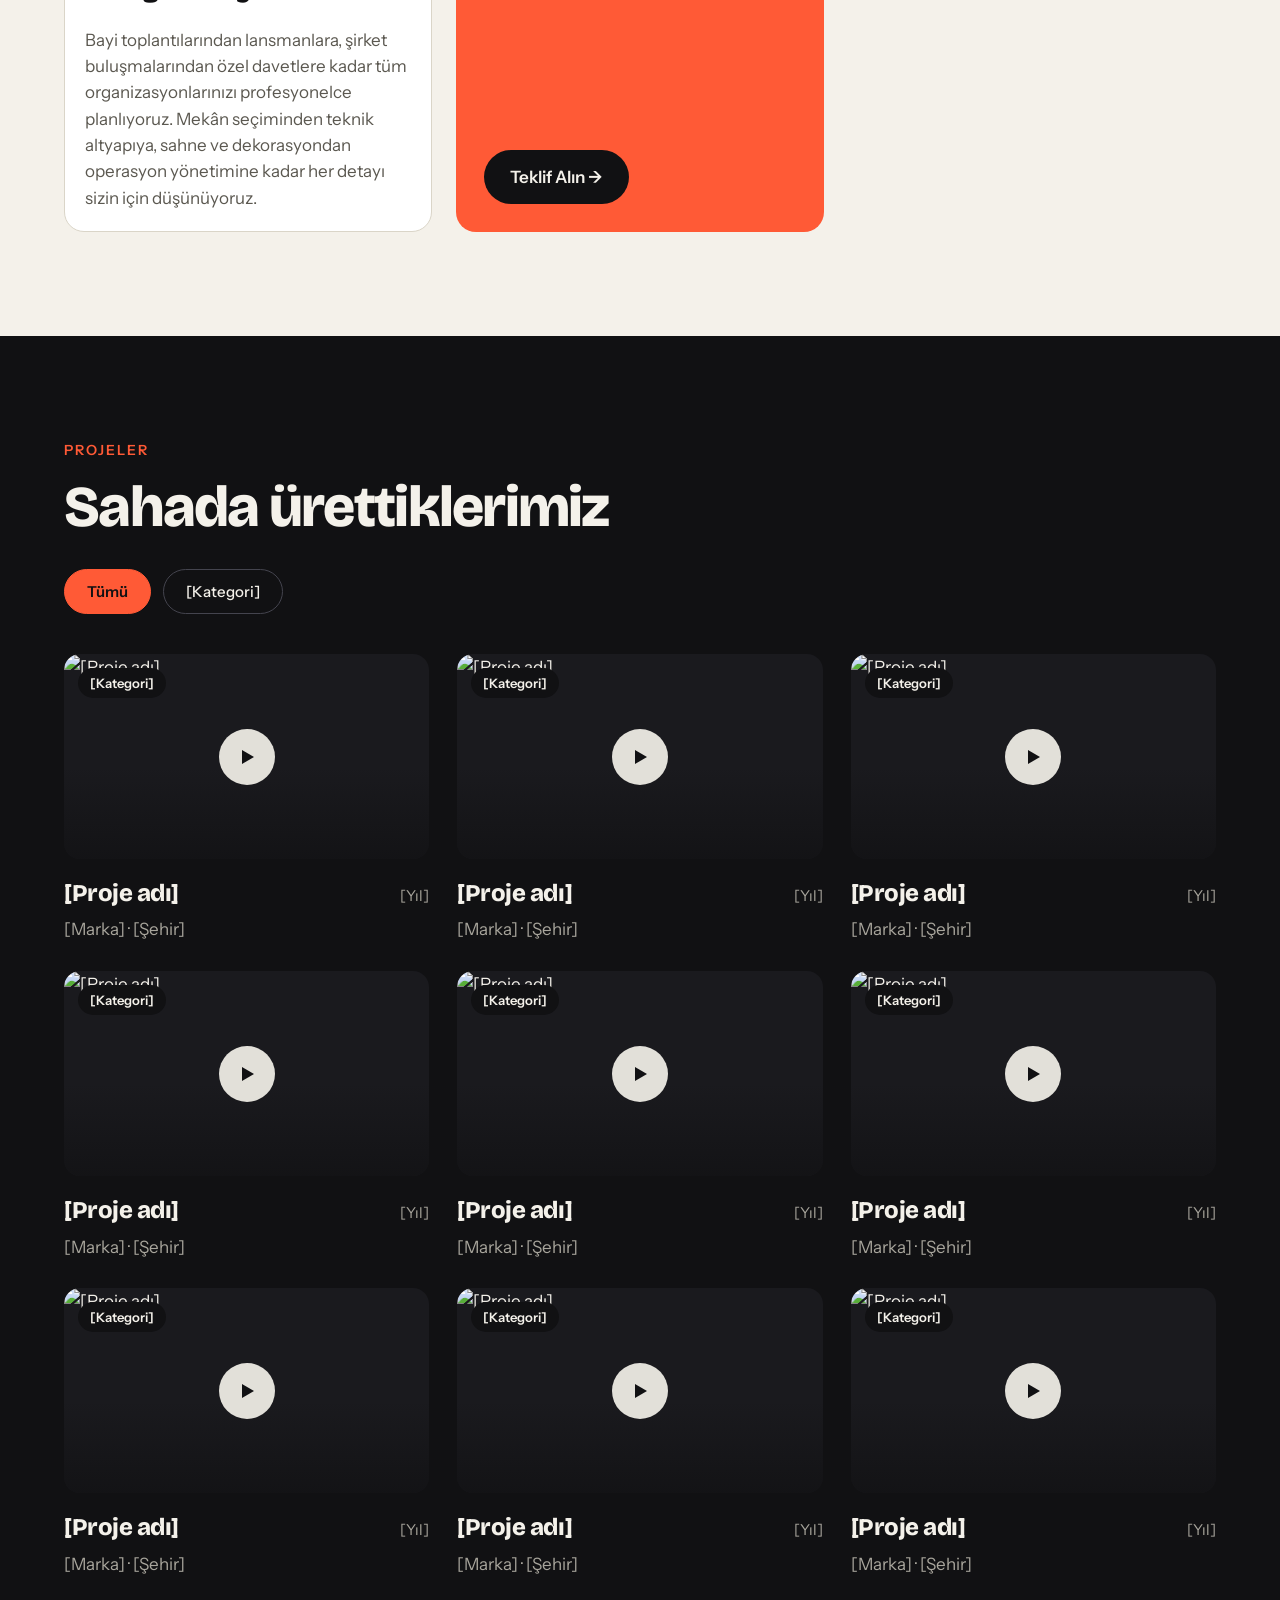
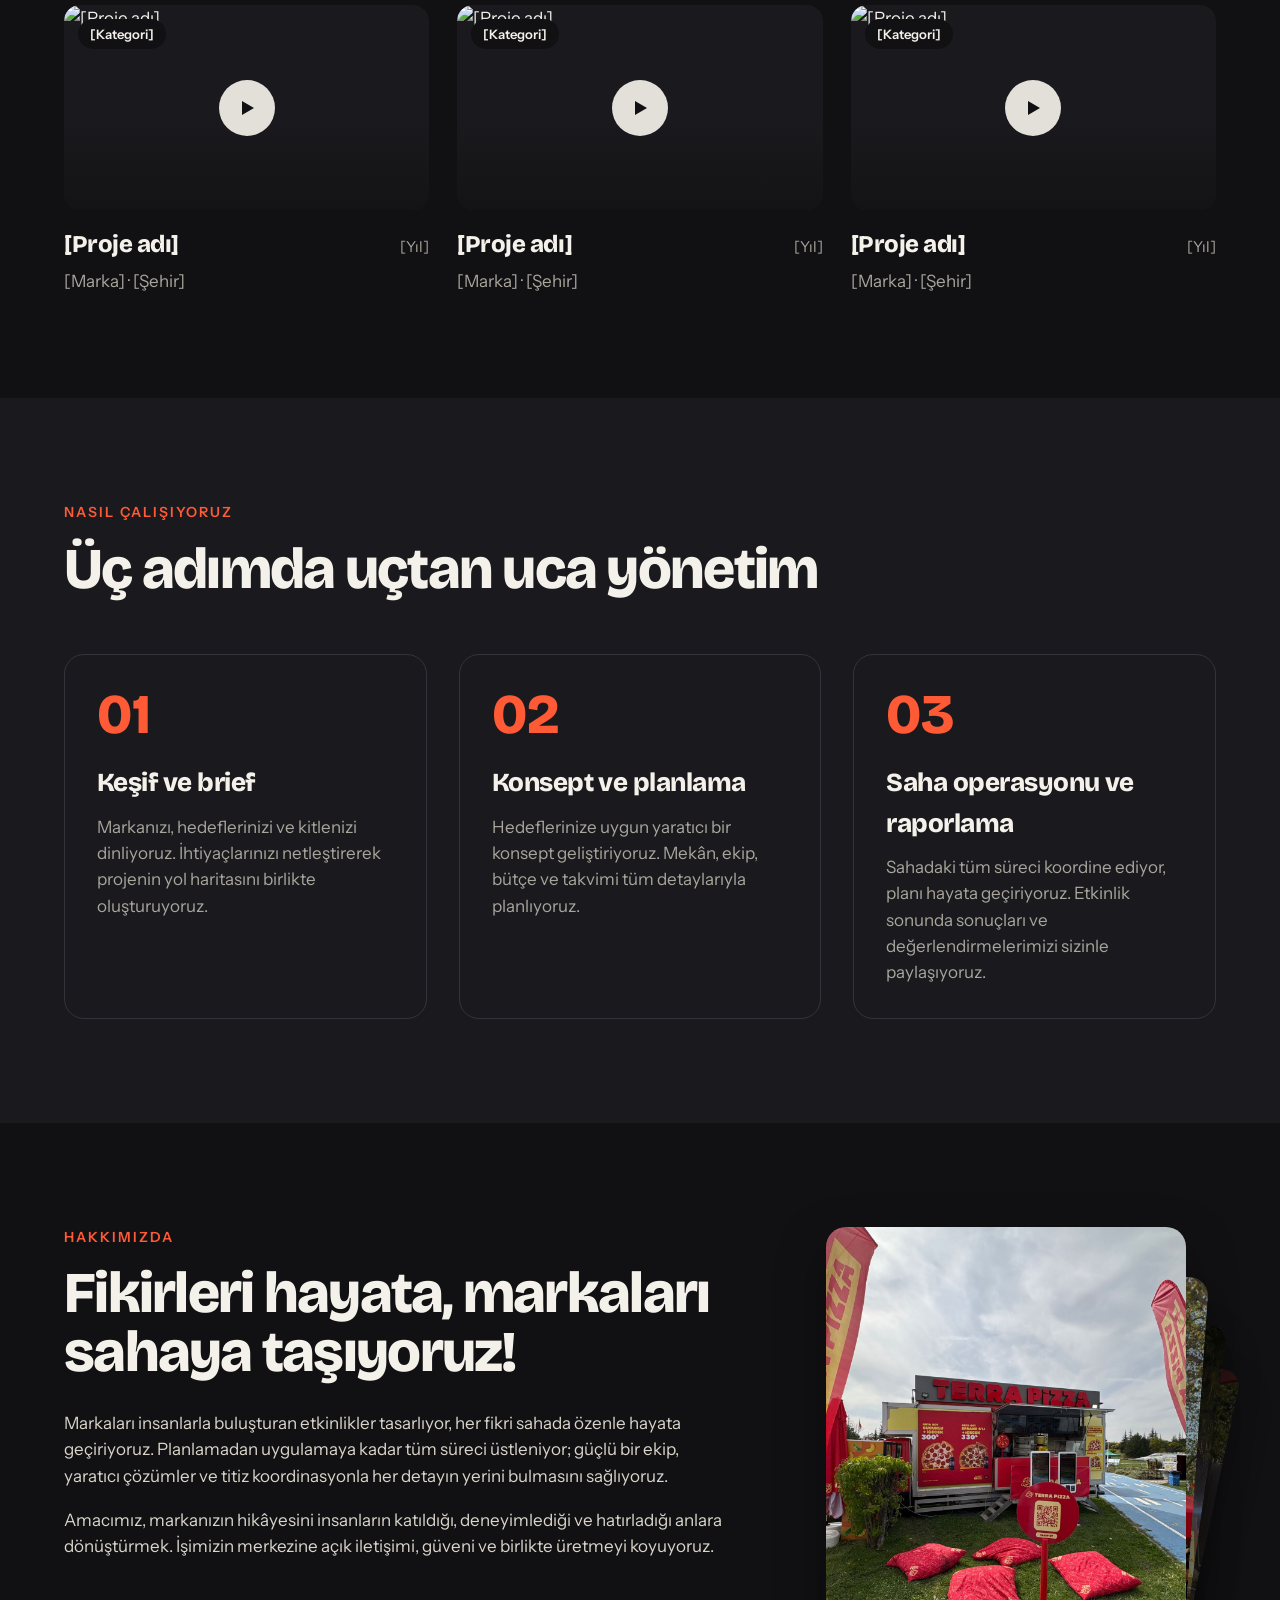
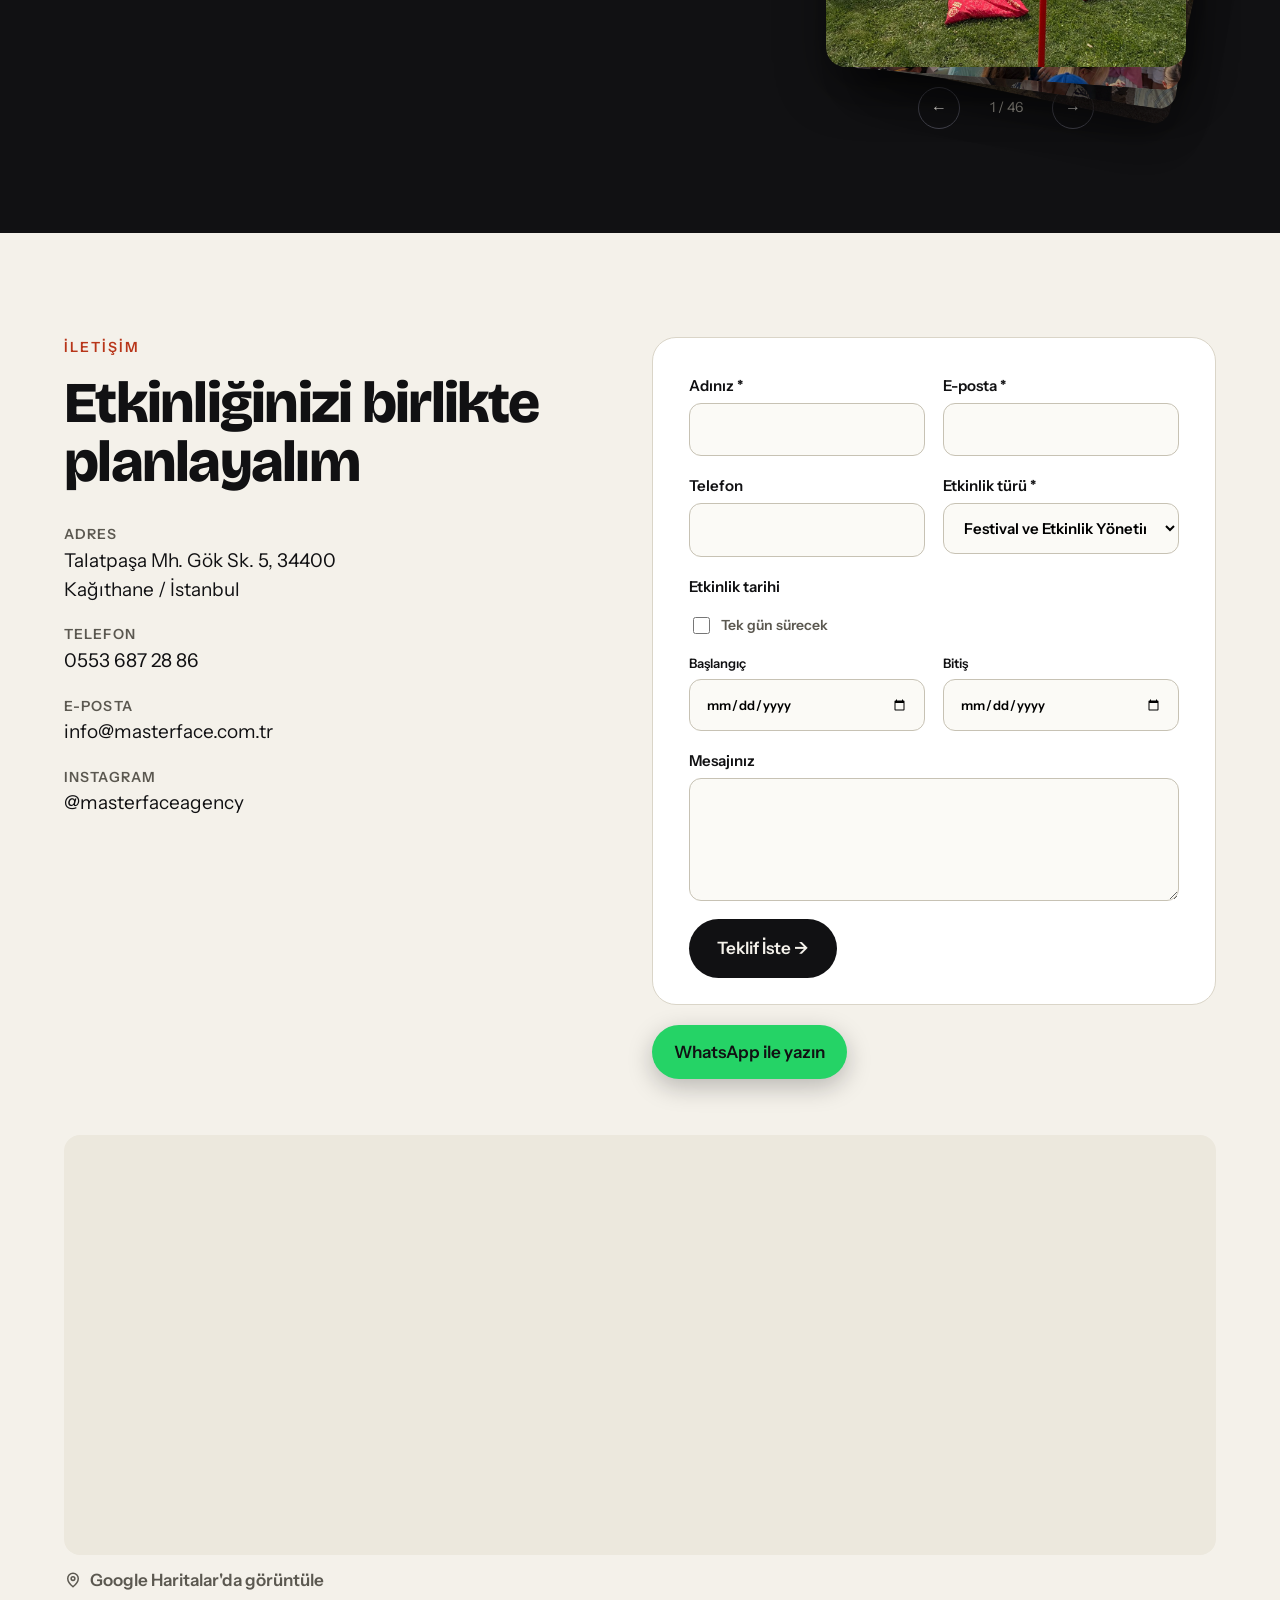
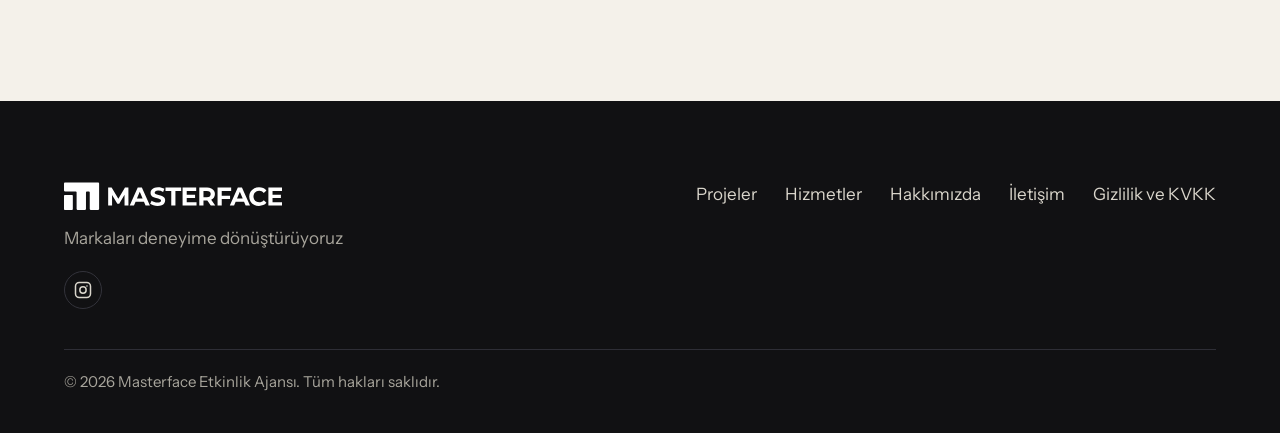
==== commit 2f648a77: "Logo şeridi: iOS dokunmatik sürükleme, logolar anında görünür, önbellek sürümü Co-Authored-By: Claud" ====
--- a/index.html
+++ b/index.html
@@ -10,7 +10,7 @@
 <link rel="alternate icon" href="favicon.ico">
 <link rel="apple-touch-icon" href="assets/apple-touch-icon.png">
 <link href="https://fonts.googleapis.com/css2?family=Bricolage+Grotesque:opsz,wght@12..96,500;12..96,800&family=Instrument+Sans:wght@400;500;600&display=swap" rel="stylesheet">
-<link rel="stylesheet" href="assets/css/style.css">
+<link rel="stylesheet" href="assets/css/style.css?v=3">
 <script src="assets/js/theme.js"></script>
 </head>
 <body>
@@ -179,6 +179,6 @@
 
 <script src="https://cdn.jsdelivr.net/npm/@supabase/supabase-js@2/dist/umd/supabase.min.js"></script>
 <script src="assets/js/config.js"></script>
-<script src="assets/js/app.js"></script>
+<script src="assets/js/app.js?v=3"></script>
 </body>
 </html>
--- a/assets/css/style.css
+++ b/assets/css/style.css
@@ -39,7 +39,7 @@
 /* LOGO MARQUEE */
 .logos-section{position:relative;background:var(--bg-alt);padding:40px 0;overflow:hidden}
 .logos-section .label{font-size:14px;letter-spacing:.14em;text-transform:uppercase;color:var(--muted);font-weight:600;margin-bottom:24px;padding:0 clamp(20px,5vw,80px)}
-.logos-mask{position:relative;overflow:hidden;touch-action:pan-y;cursor:grab;user-select:none;-webkit-user-select:none}
+.logos-mask{position:relative;overflow:hidden;touch-action:pan-y;-webkit-touch-callout:none;cursor:grab;user-select:none;-webkit-user-select:none}
 .logos-mask.dragging{cursor:grabbing}
 .logos-mask::before,.logos-mask::after{content:"";position:absolute;top:0;bottom:0;width:64px;z-index:2;pointer-events:none}
 .logos-mask::before{left:0;background:linear-gradient(90deg,var(--bg-alt),transparent)}
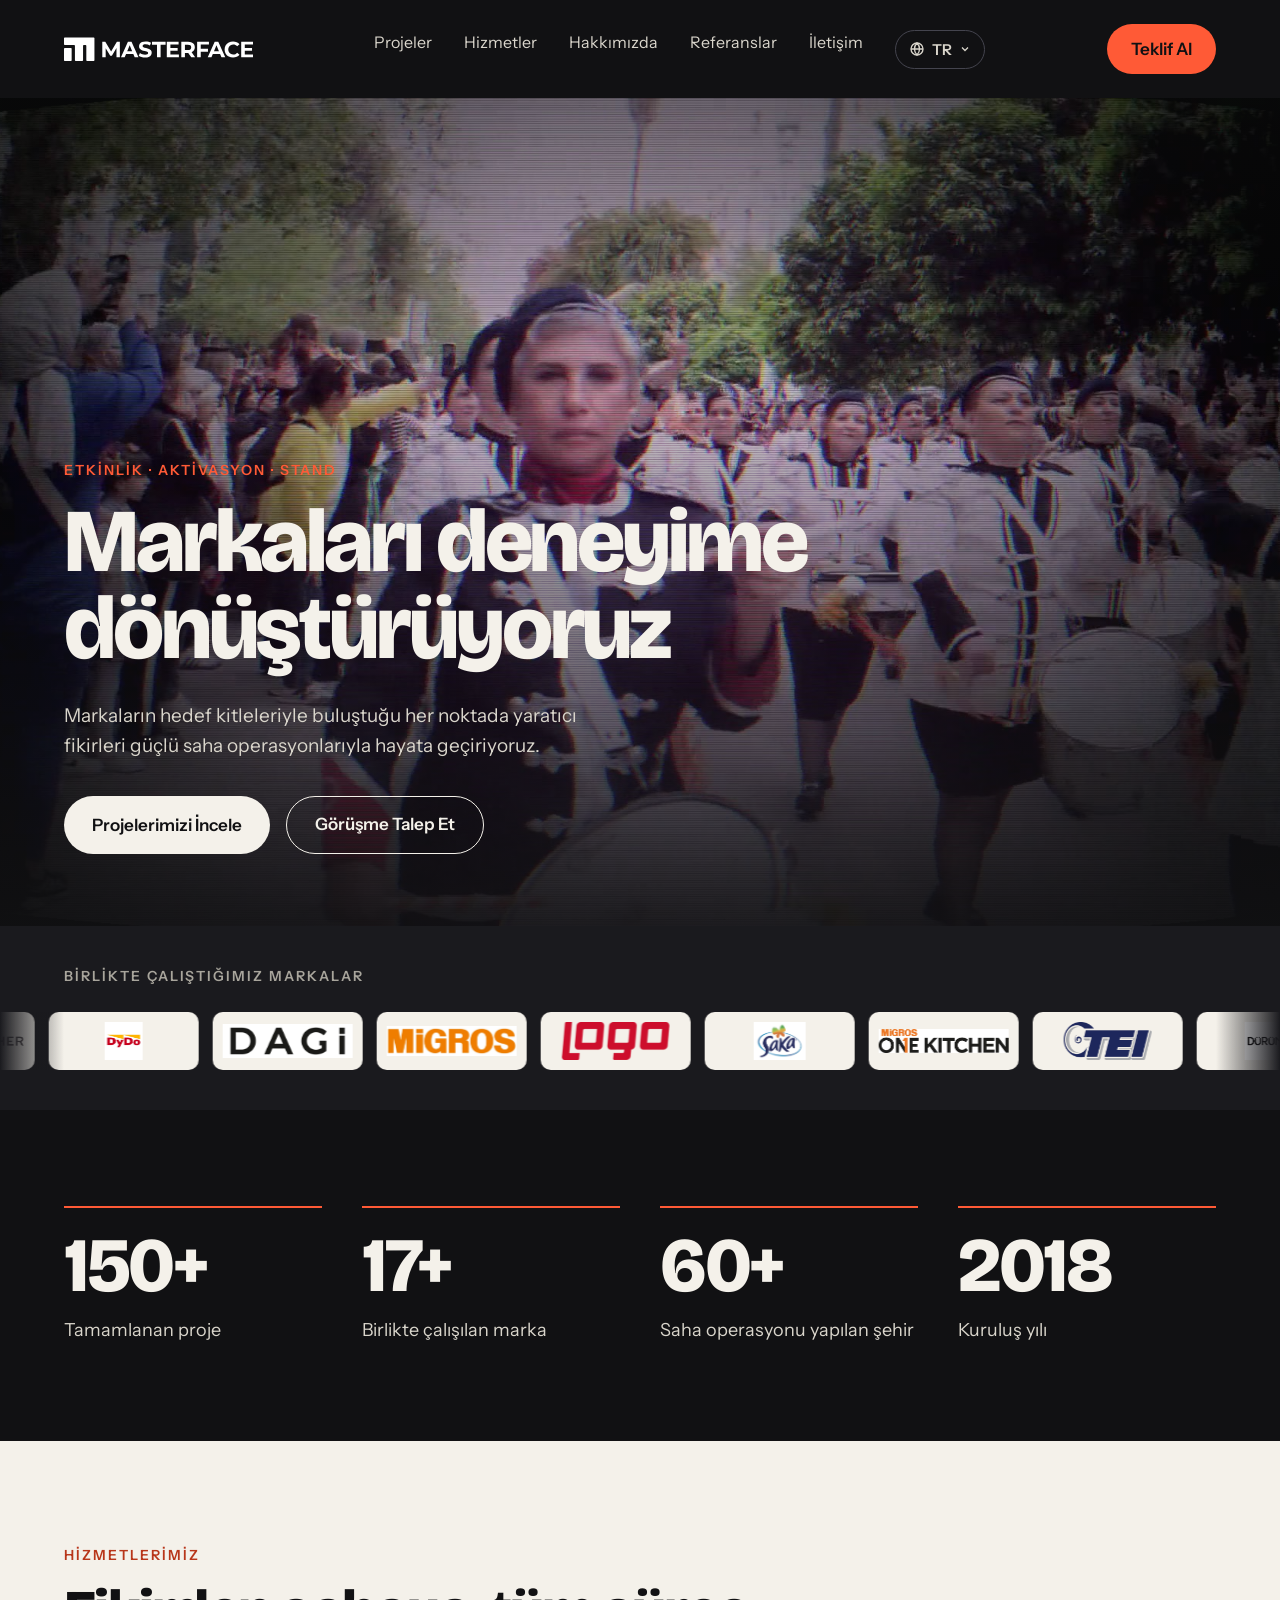
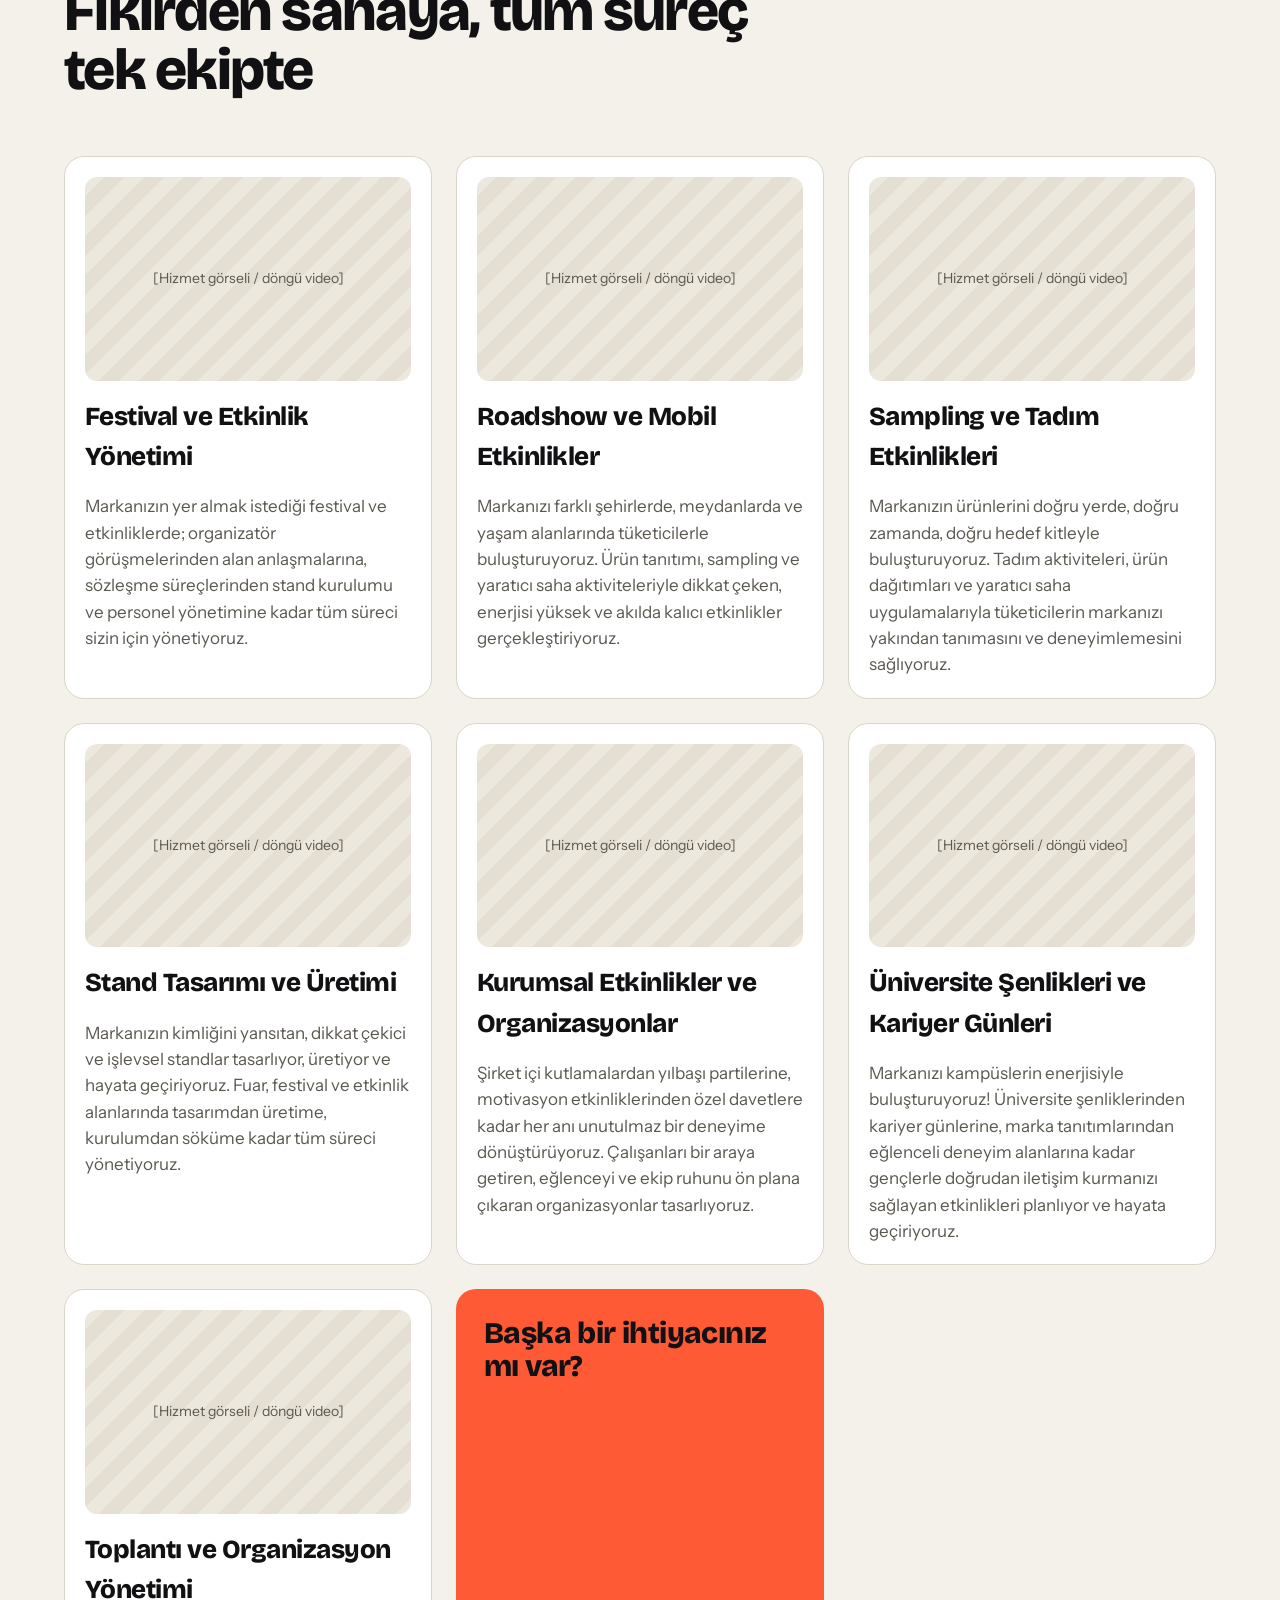
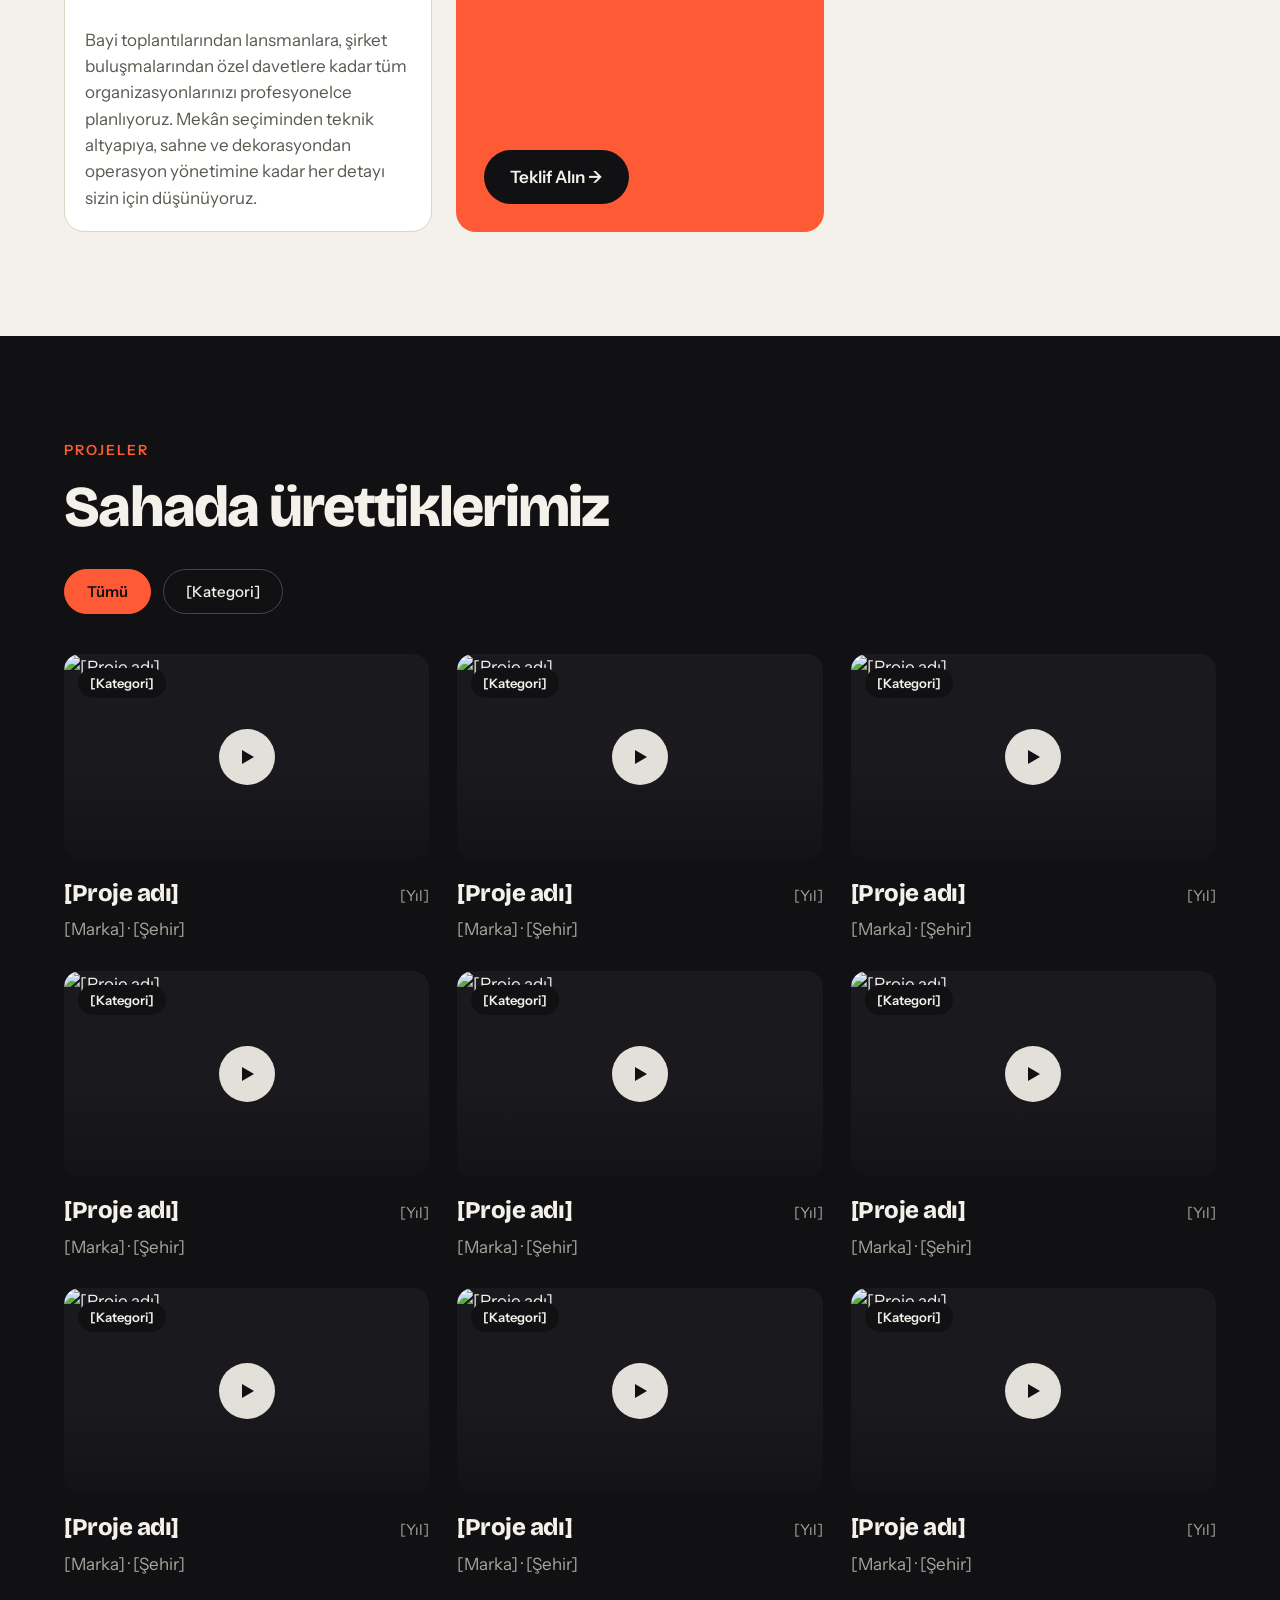
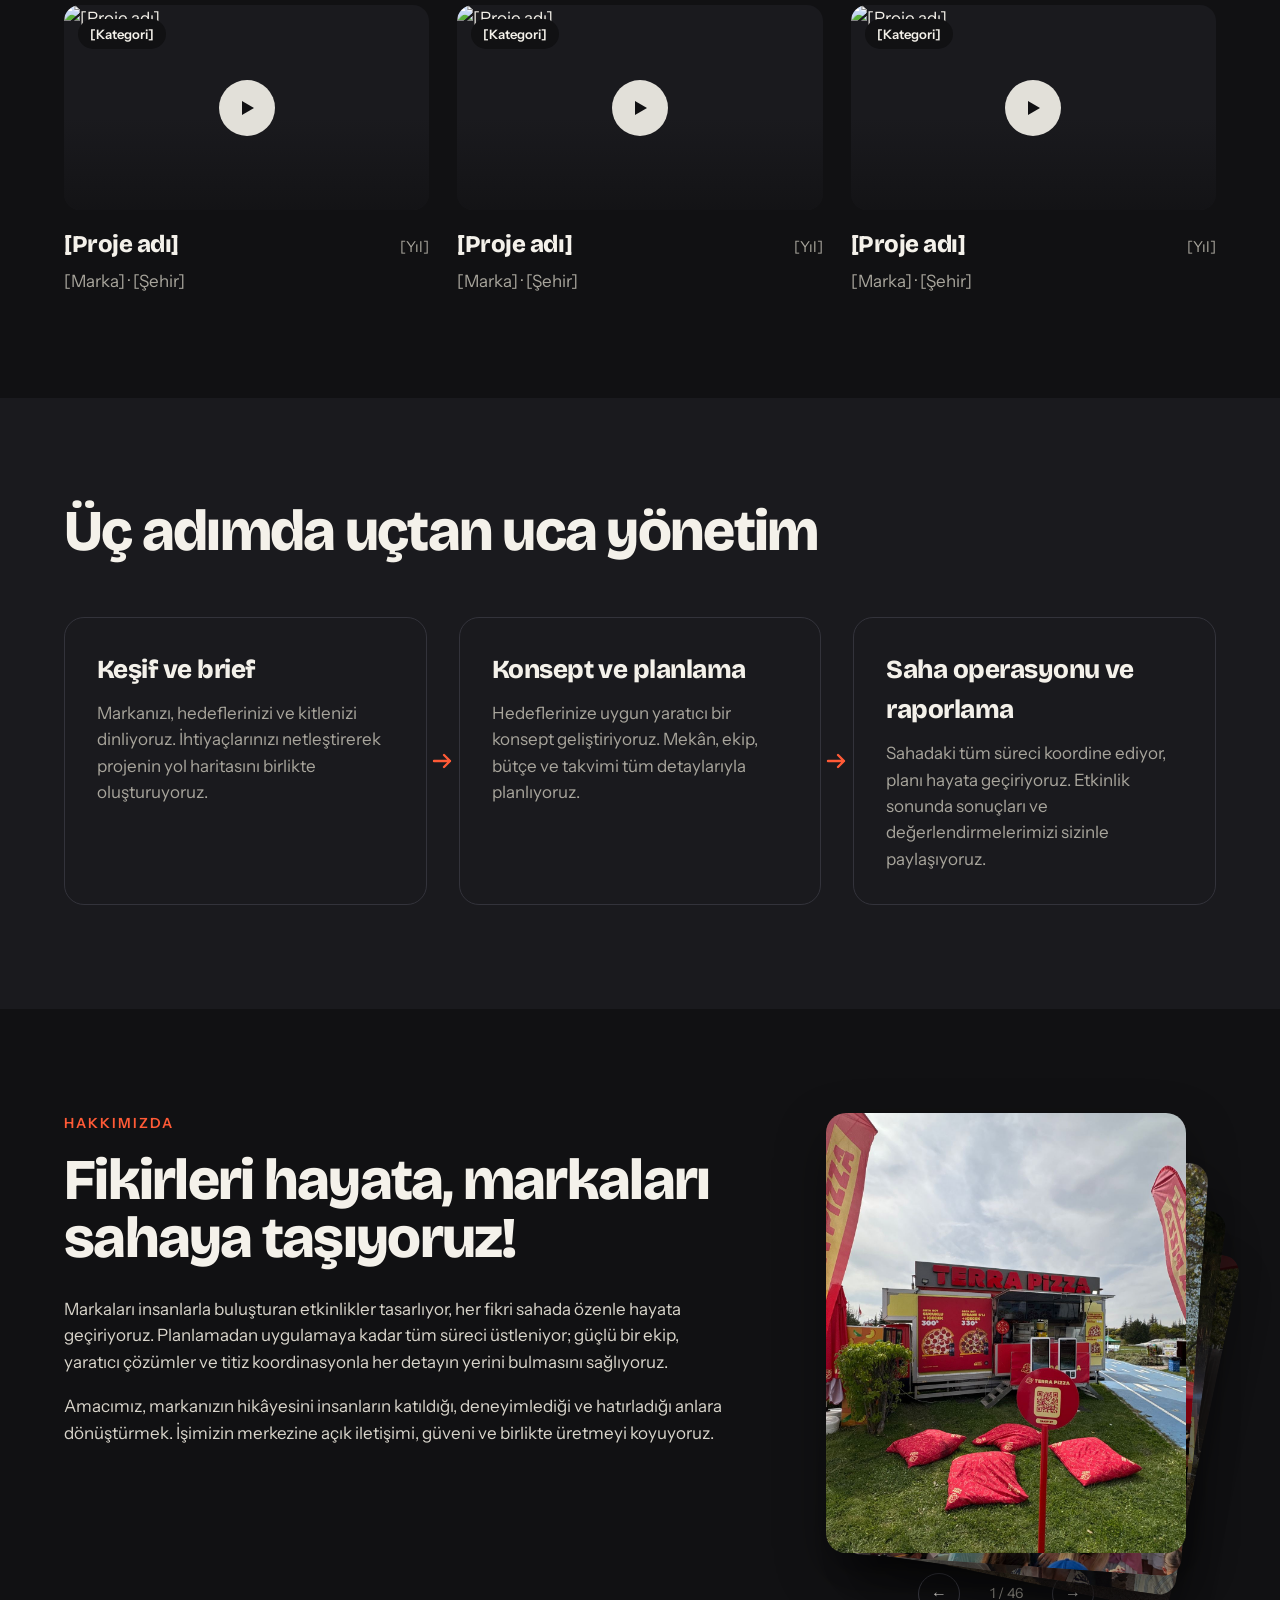
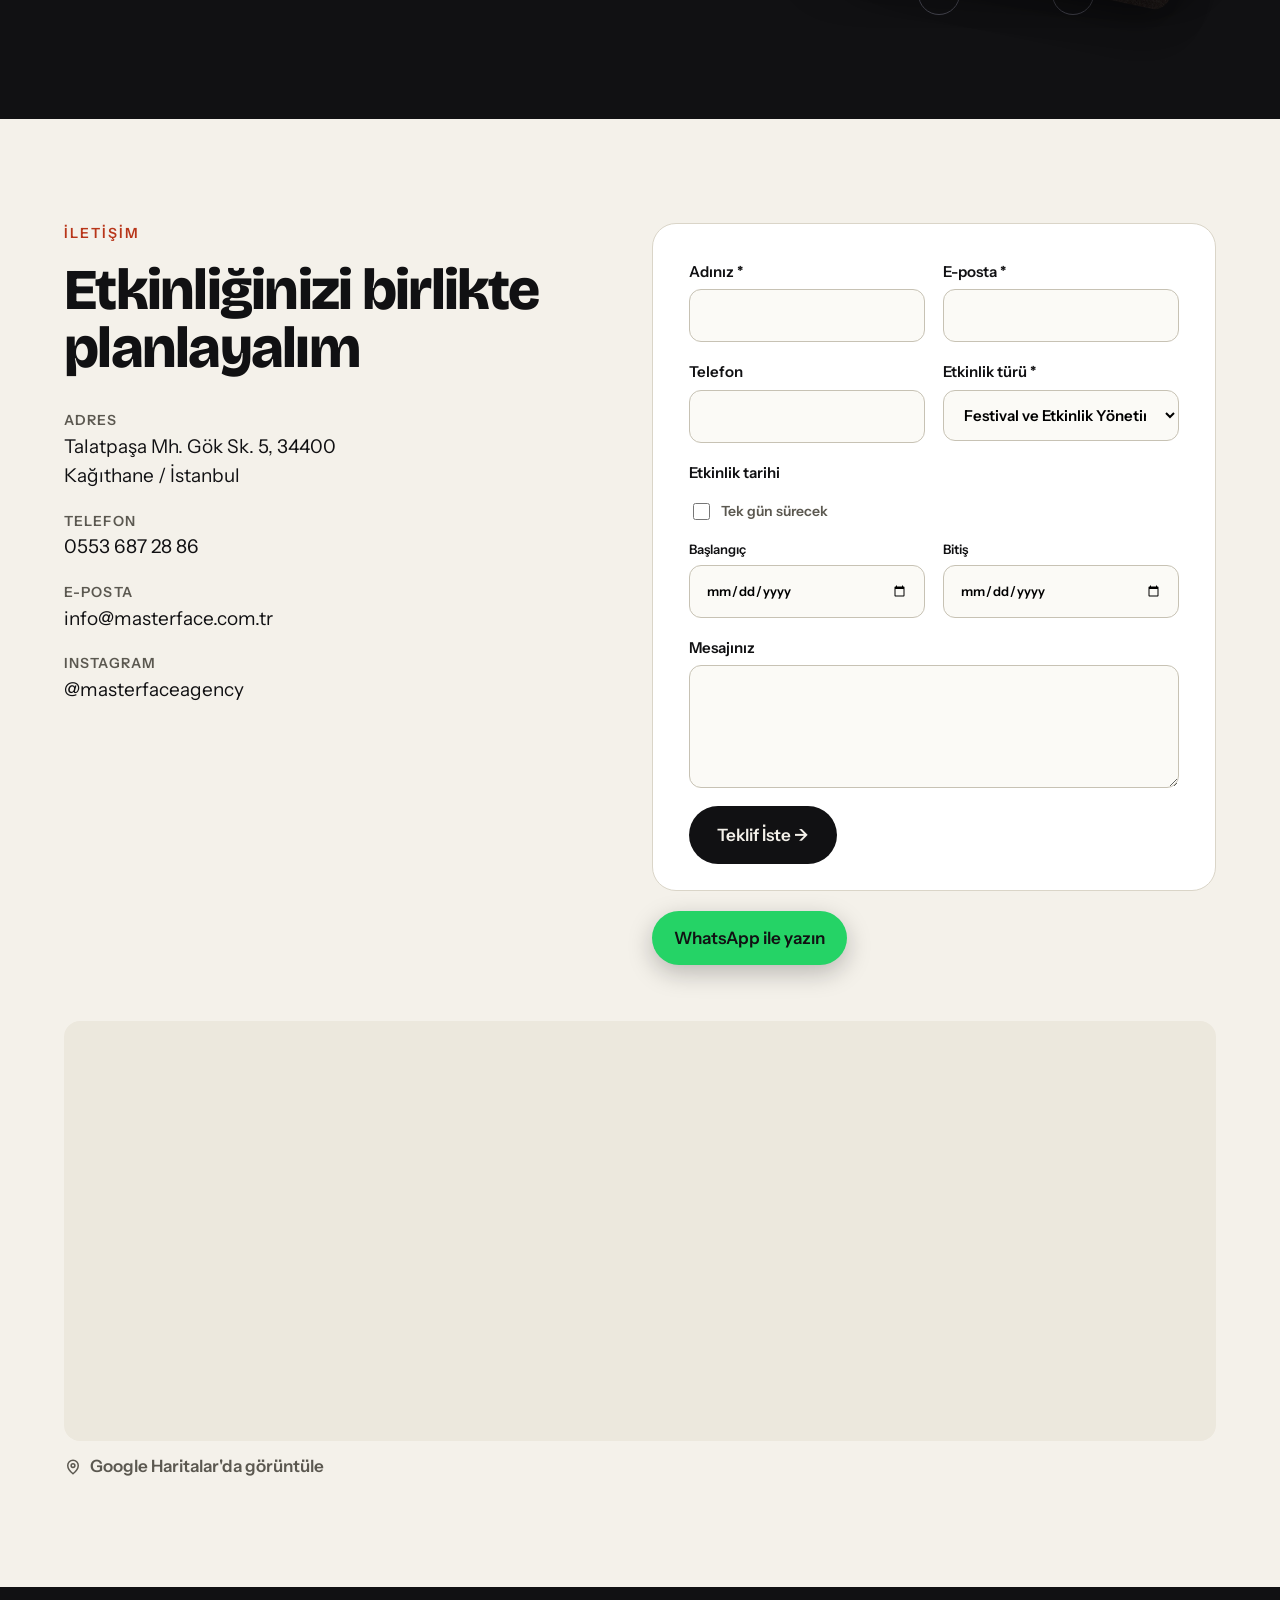
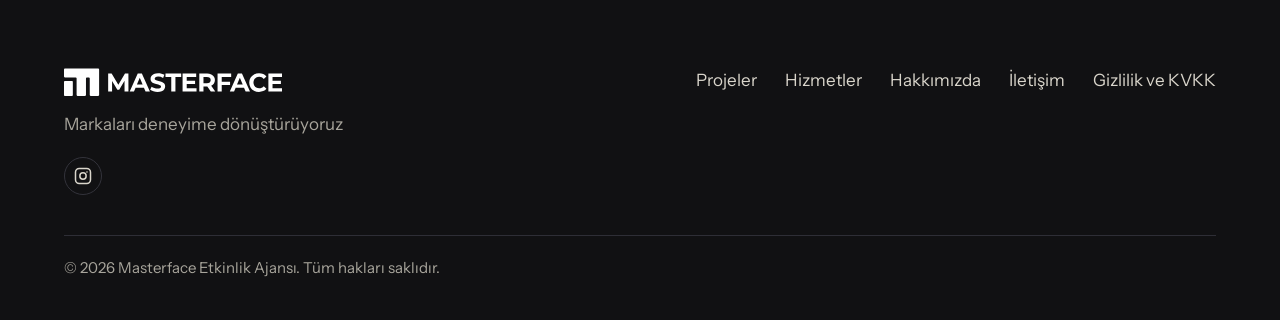
==== commit 8892f4b6: "Tasarım: Nasıl çalışıyoruz etiketi ve numaralar kaldırıldı, süreç kartları arasına ok eklendi Co-Aut" ====
--- a/index.html
+++ b/index.html
@@ -10,7 +10,7 @@
 <link rel="alternate icon" href="favicon.ico">
 <link rel="apple-touch-icon" href="assets/apple-touch-icon.png">
 <link href="https://fonts.googleapis.com/css2?family=Bricolage+Grotesque:opsz,wght@12..96,500;12..96,800&family=Instrument+Sans:wght@400;500;600&display=swap" rel="stylesheet">
-<link rel="stylesheet" href="assets/css/style.css?v=3">
+<link rel="stylesheet" href="assets/css/style.css?v=4">
 <script src="assets/js/theme.js"></script>
 </head>
 <body>
@@ -100,7 +100,6 @@
 
 <!-- SÜREÇ -->
 <section class="process-section">
-  <div class="kicker" data-i18n="process_kicker">Nasıl çalışıyoruz</div>
   <h2 style="margin-bottom:56px;font-size:clamp(34px,4.5vw,64px);line-height:1.02;letter-spacing:-.03em;max-width:760px" data-i18n="process_h2">Üç adımda uçtan uca yönetim</h2>
   <div class="process-grid" id="process-grid"><!-- app.js doldurur --></div>
 </section>
@@ -179,6 +178,6 @@
 
 <script src="https://cdn.jsdelivr.net/npm/@supabase/supabase-js@2/dist/umd/supabase.min.js"></script>
 <script src="assets/js/config.js"></script>
-<script src="assets/js/app.js?v=3"></script>
+<script src="assets/js/app.js?v=4"></script>
 </body>
 </html>
--- a/assets/css/style.css
+++ b/assets/css/style.css
@@ -88,10 +88,13 @@
 
 /* PROCESS */
 .process-section{position:relative;background:var(--bg-alt);padding:104px clamp(20px,5vw,80px)}
-.process-grid{display:grid;grid-template-columns:repeat(auto-fit,minmax(280px,1fr));gap:32px}
-.process-card{border:1px solid var(--border-light);border-radius:20px;padding:32px}
+.process-grid{display:grid;grid-template-columns:1fr;gap:48px}
+@media (min-width:900px){.process-grid{grid-template-columns:repeat(3,1fr);gap:32px}}
+.process-card{position:relative;border:1px solid var(--border-light);border-radius:20px;padding:32px}
+.process-card:not(:last-child)::after{content:"";position:absolute;width:24px;height:24px;background:var(--accent);-webkit-mask:url("data:image/svg+xml;utf8,<svg xmlns='http://www.w3.org/2000/svg' viewBox='0 0 24 24' fill='none' stroke='black' stroke-width='2.4' stroke-linecap='round' stroke-linejoin='round'><path d='M4 12h16M14 6l6 6-6 6'/></svg>") center/contain no-repeat;mask:url("data:image/svg+xml;utf8,<svg xmlns='http://www.w3.org/2000/svg' viewBox='0 0 24 24' fill='none' stroke='black' stroke-width='2.4' stroke-linecap='round' stroke-linejoin='round'><path d='M4 12h16M14 6l6 6-6 6'/></svg>") center/contain no-repeat;left:50%;bottom:-36px;transform:translateX(-50%) rotate(90deg)}
+@media (min-width:900px){.process-card:not(:last-child)::after{left:auto;right:-28px;bottom:auto;top:50%;transform:translateY(-50%)}}
 .process-card .no{font-weight:800;font-size:56px;line-height:1;color:var(--accent);font-family:'Bricolage Grotesque',sans-serif}
-.process-card h3{margin:20px 0 10px;font-size:26px;letter-spacing:-.02em}
+.process-card h3{margin:0 0 10px;font-size:26px;letter-spacing:-.02em}
 .process-card p{margin:0;color:var(--muted)}
 
 /* ABOUT + GALLERY */
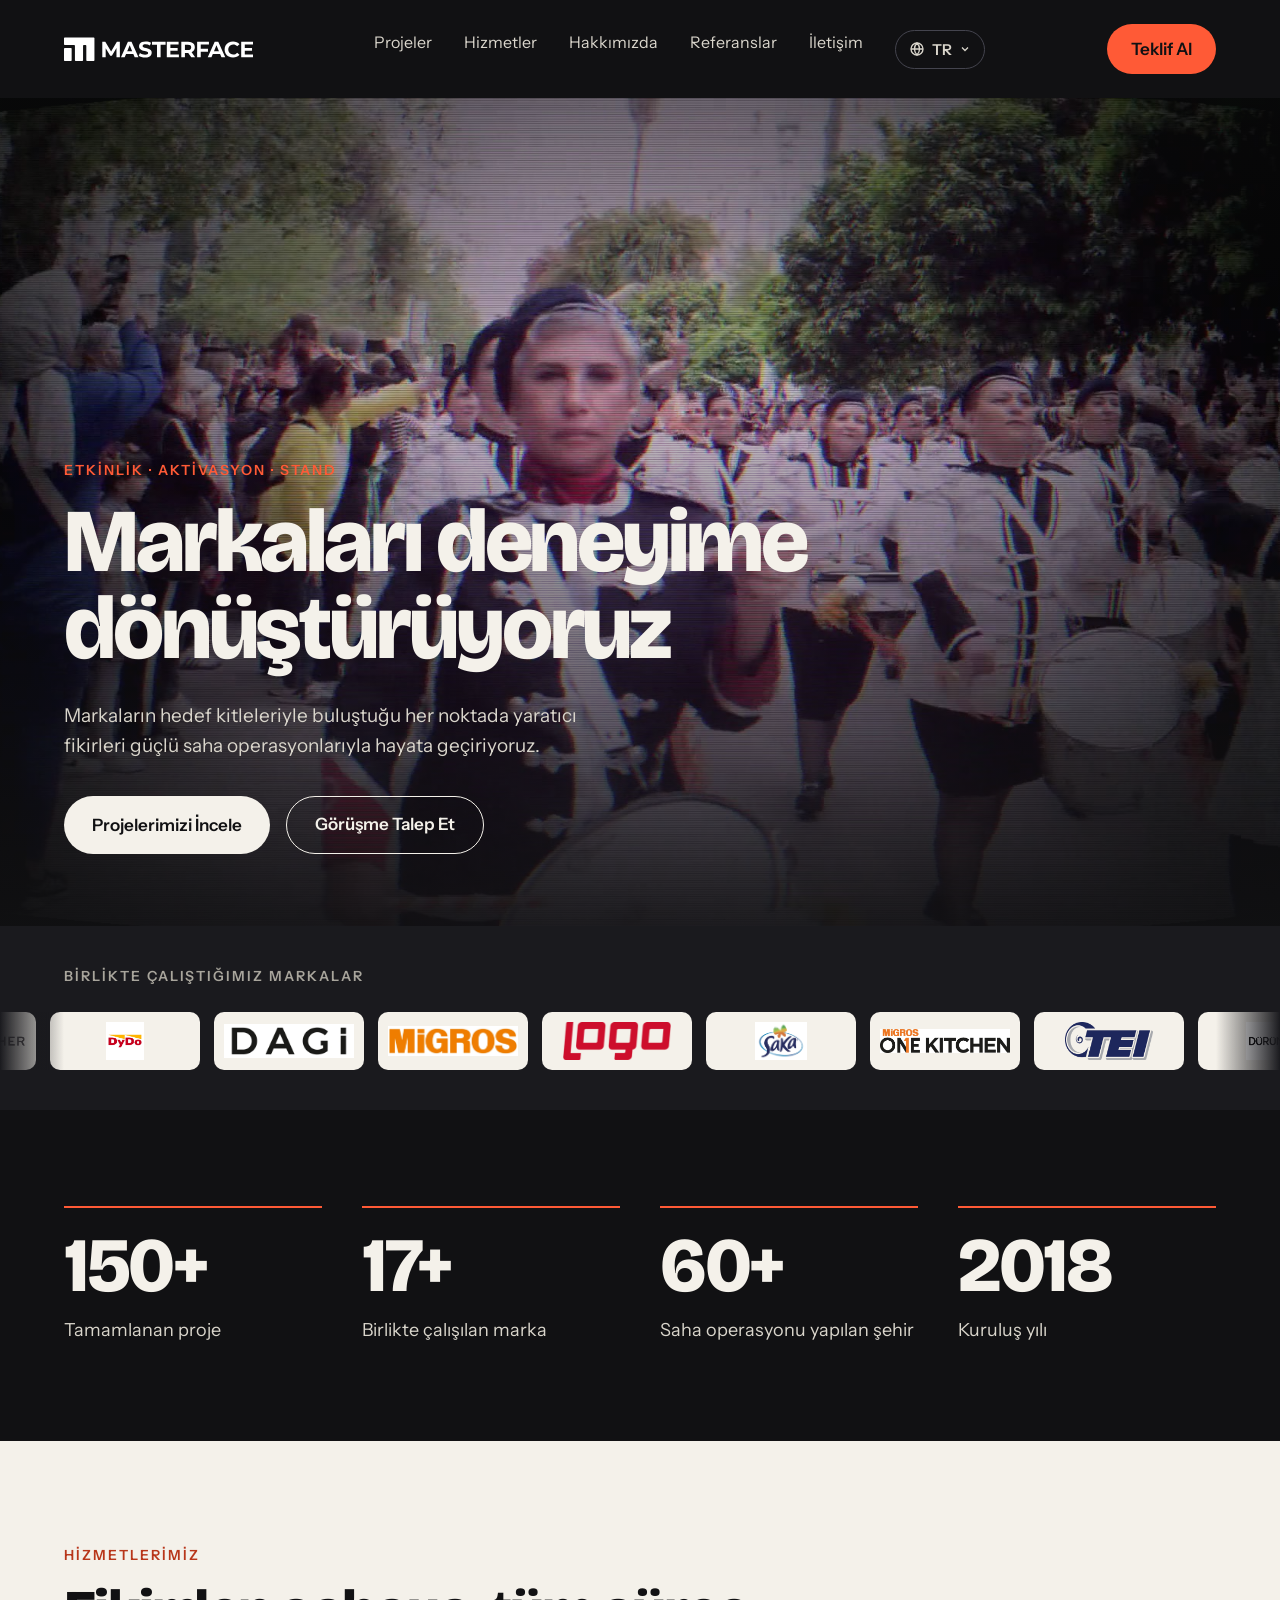
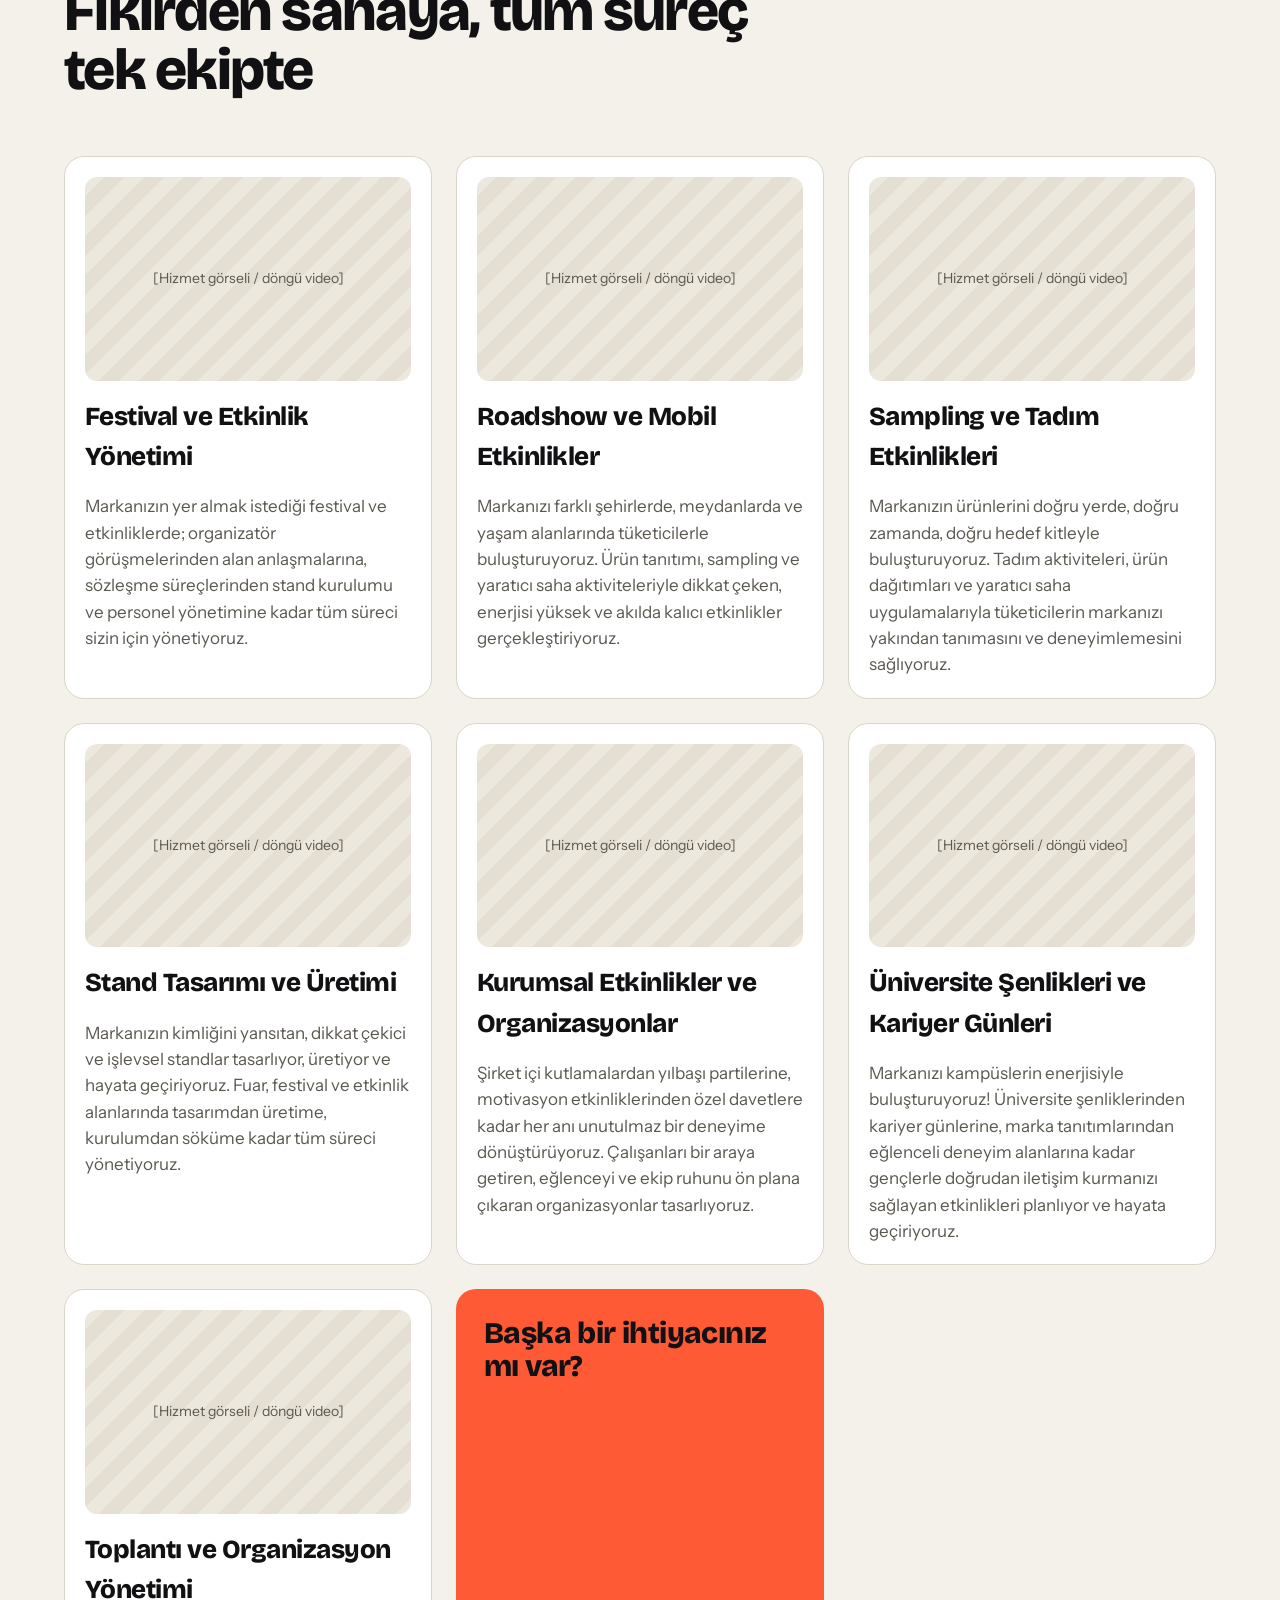
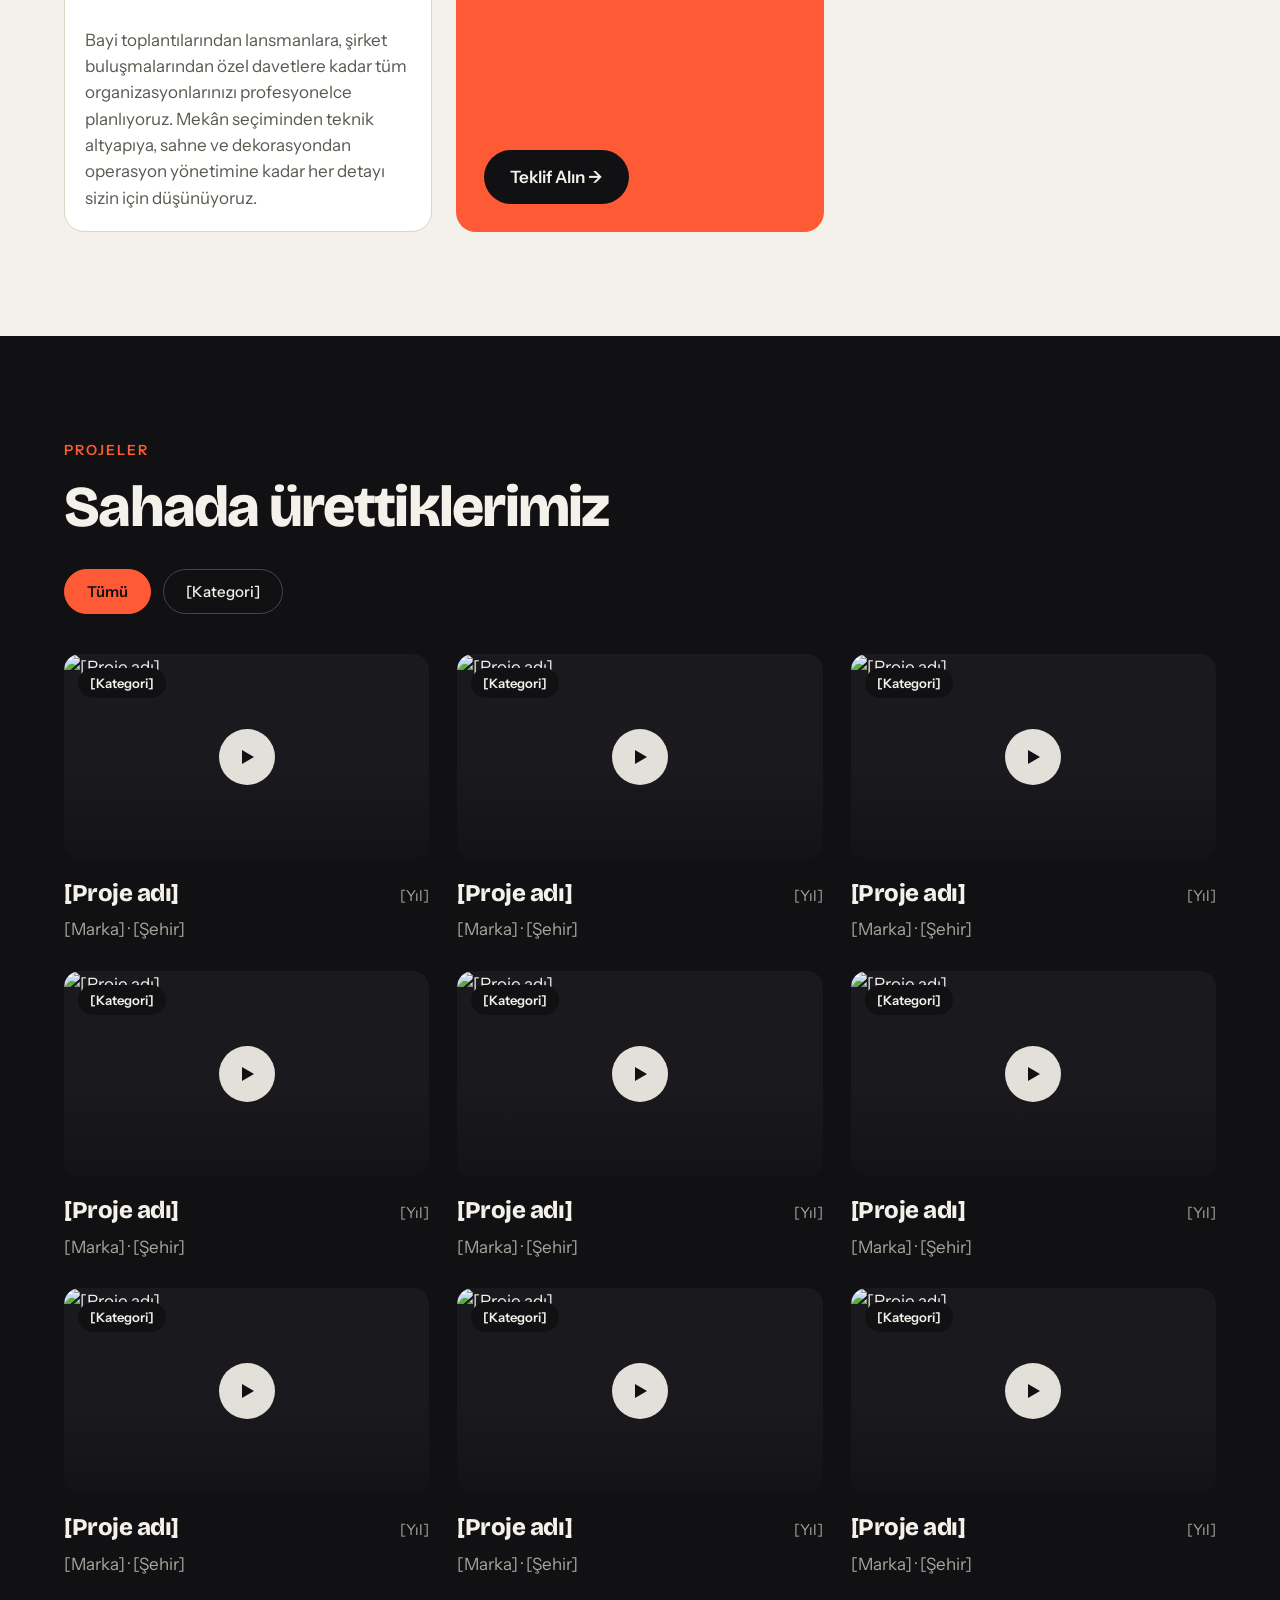
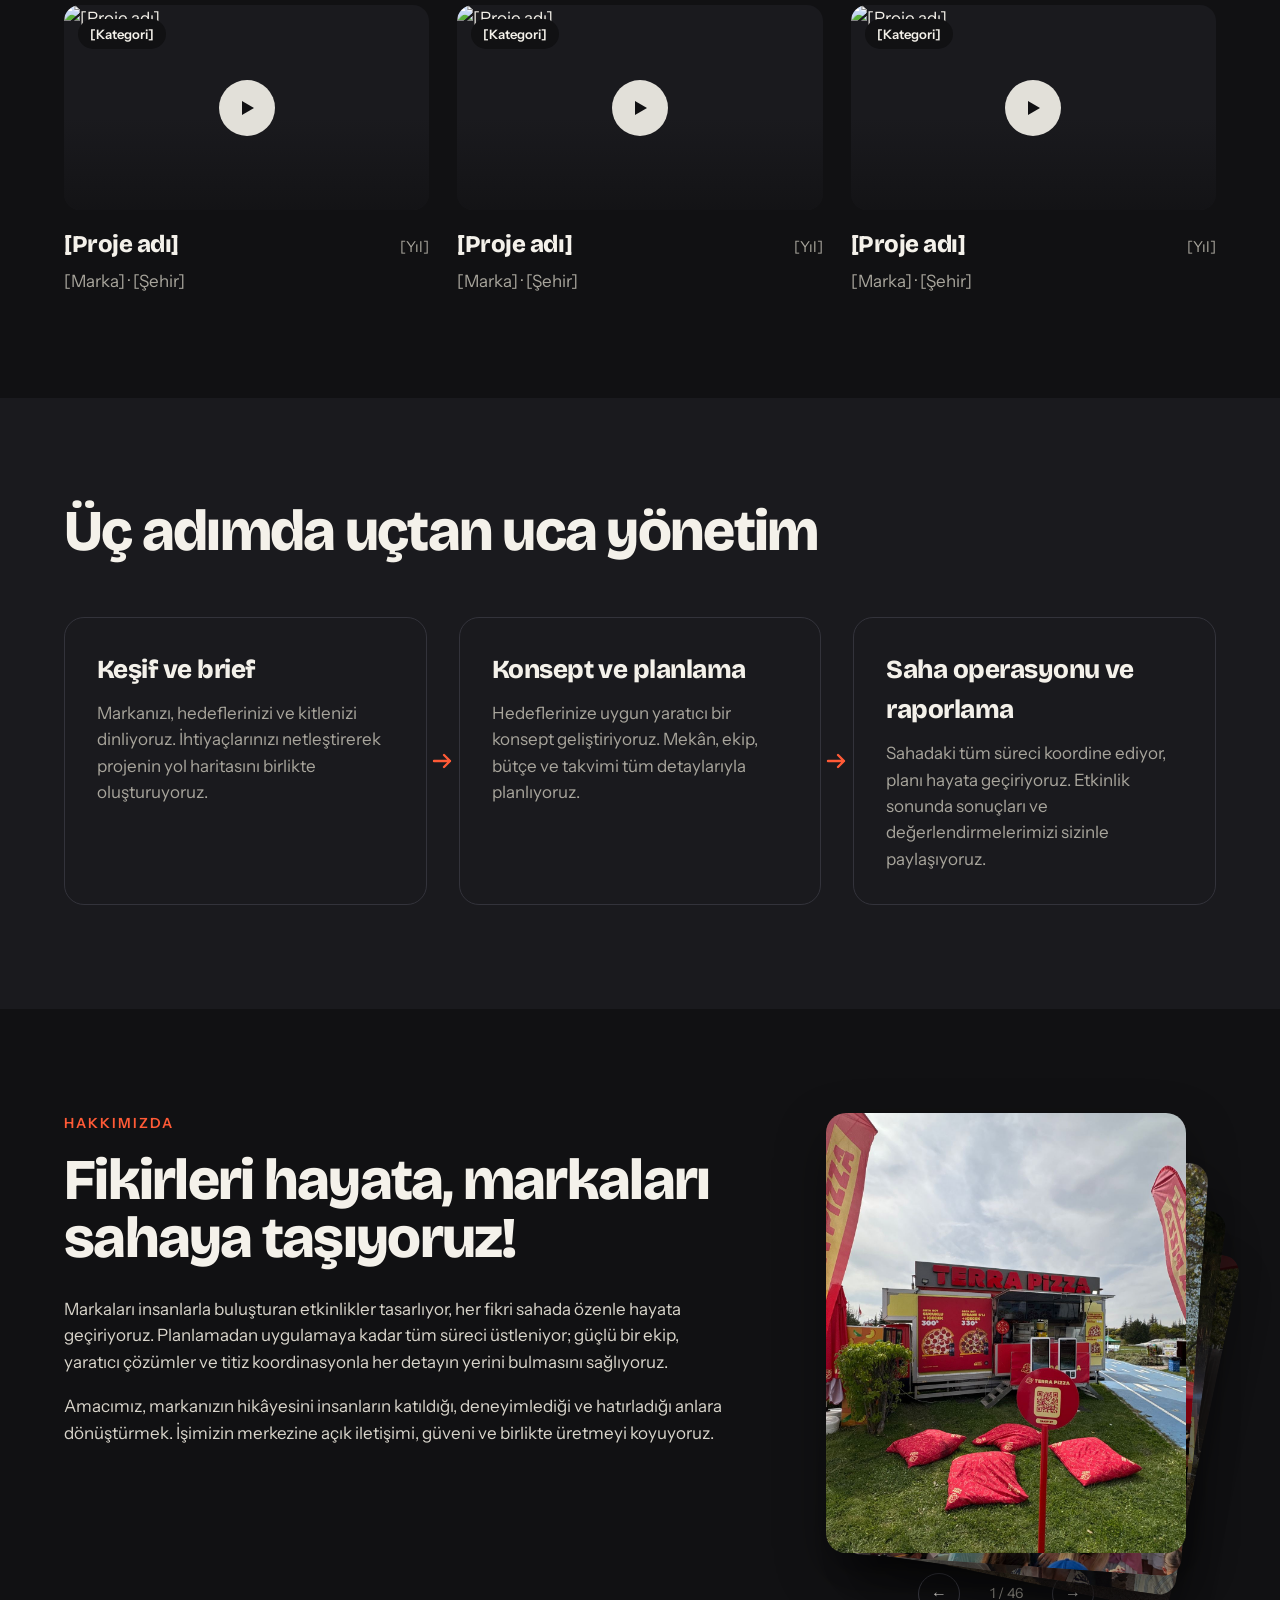
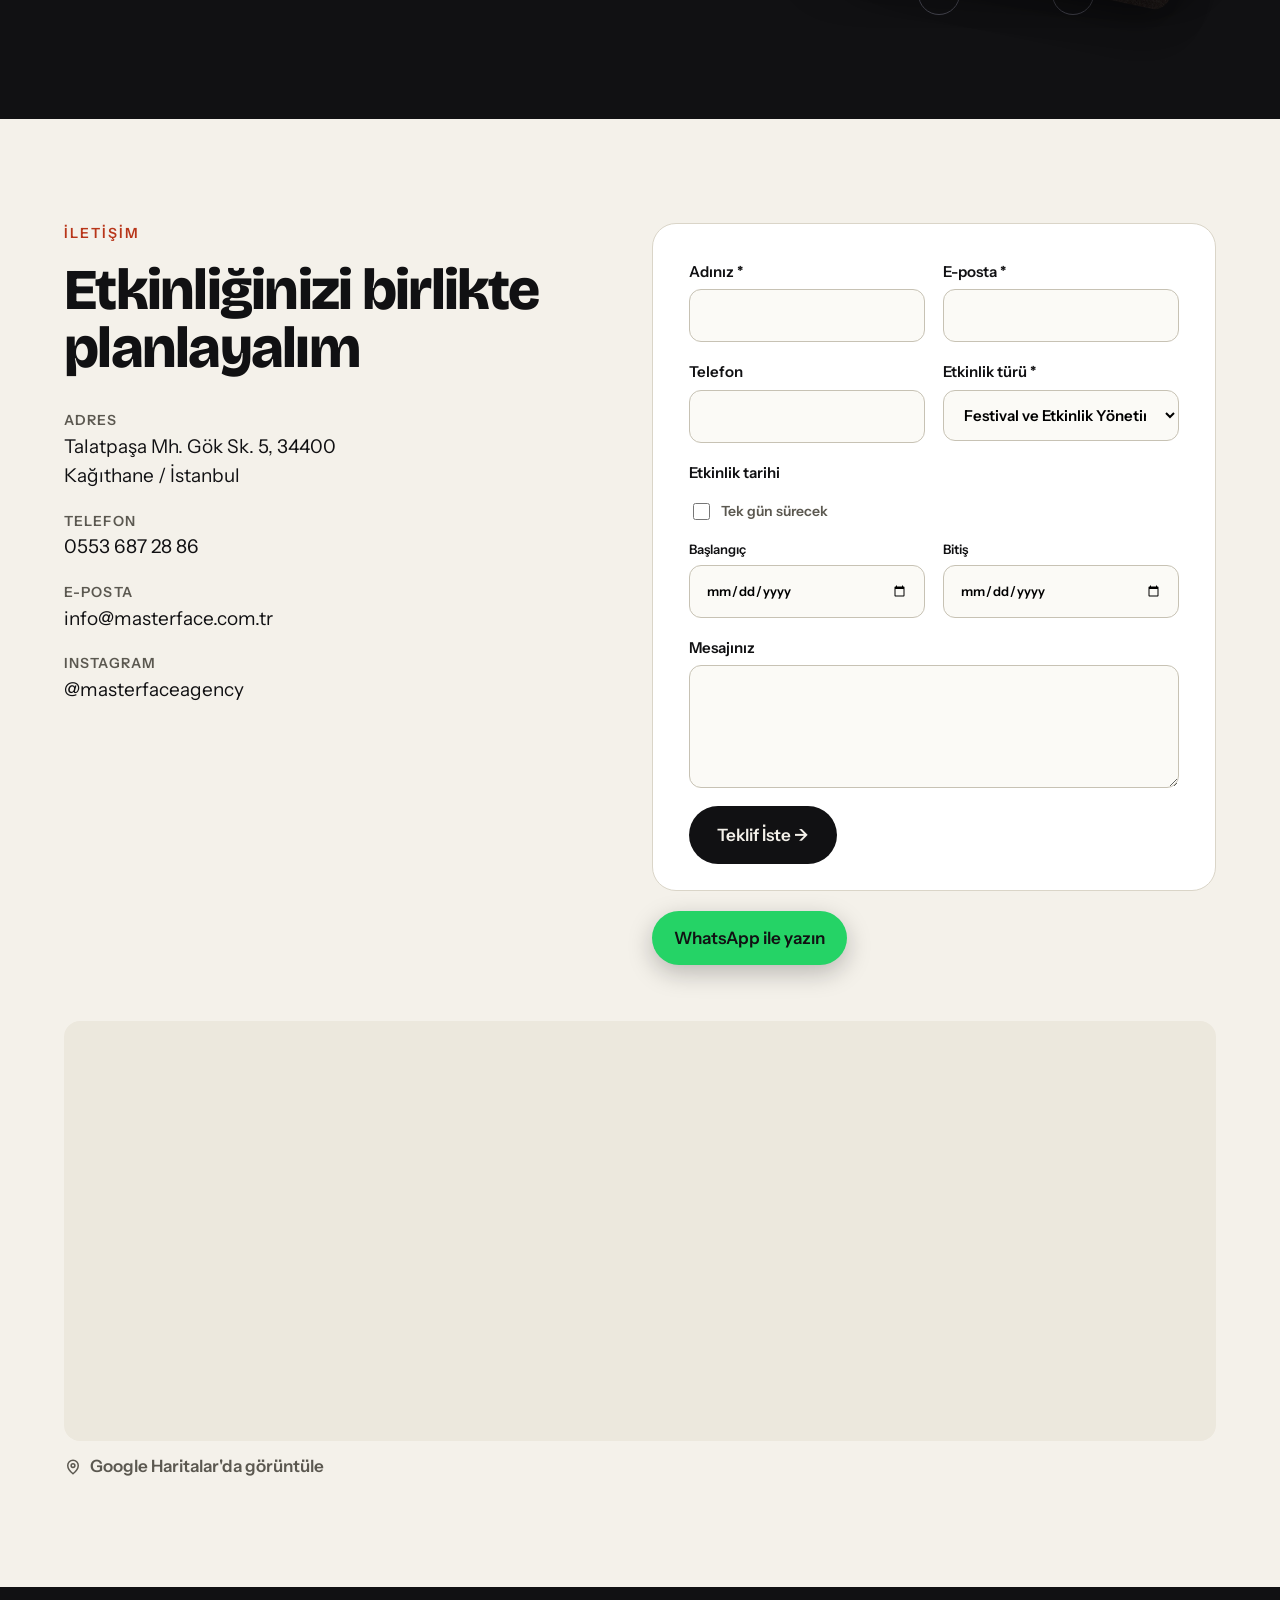
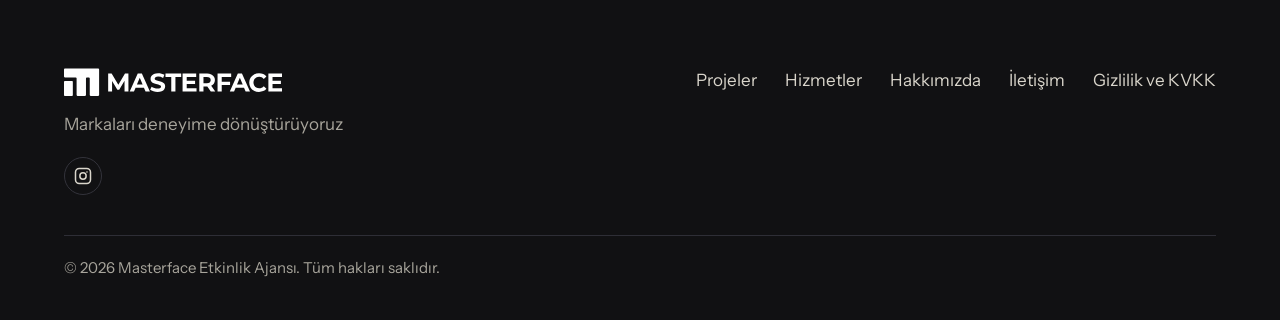
==== commit 280f5015: "robots/sitemap/canonical, markalı 404, KVKK taslak sayfası, çerez onaylı Analytics altyapısı Co-Auth" ====
--- a/index.html
+++ b/index.html
@@ -5,6 +5,7 @@
 <meta name="viewport" content="width=device-width, initial-scale=1">
 <title>Masterface | Markaları deneyime dönüştürüyoruz</title>
 <meta name="description" content="Masterface — etkinlik, aktivasyon ve stand ajansı. Fikirleri hayata, markaları sahaya taşıyoruz.">
+<link rel="canonical" href="https://masterface.com.tr/">
 <link rel="icon" type="image/svg+xml" href="assets/favicon.svg">
 <link rel="icon" type="image/png" sizes="32x32" href="assets/favicon-32.png">
 <link rel="alternate icon" href="favicon.ico">
@@ -179,5 +180,6 @@
 <script src="https://cdn.jsdelivr.net/npm/@supabase/supabase-js@2/dist/umd/supabase.min.js"></script>
 <script src="assets/js/config.js"></script>
 <script src="assets/js/app.js?v=4"></script>
+<script src="assets/js/consent.js"></script>
 </body>
 </html>
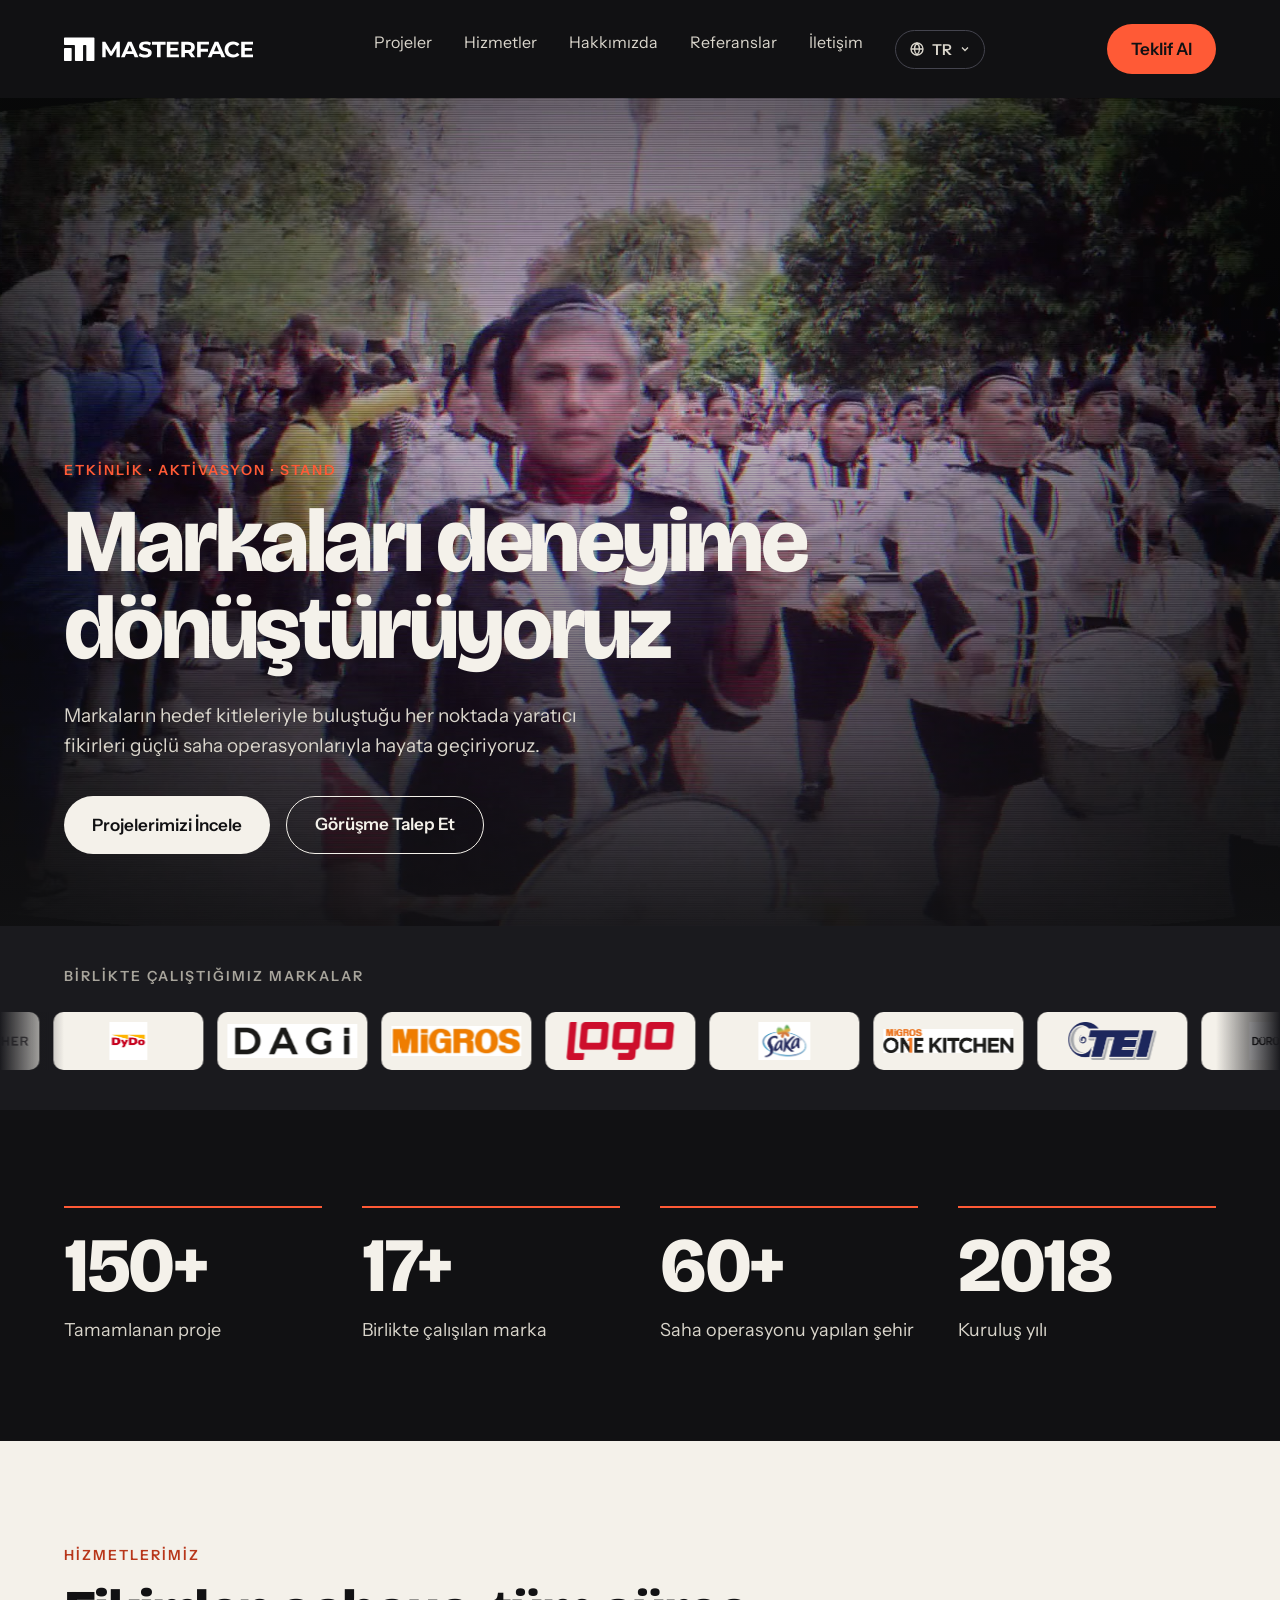
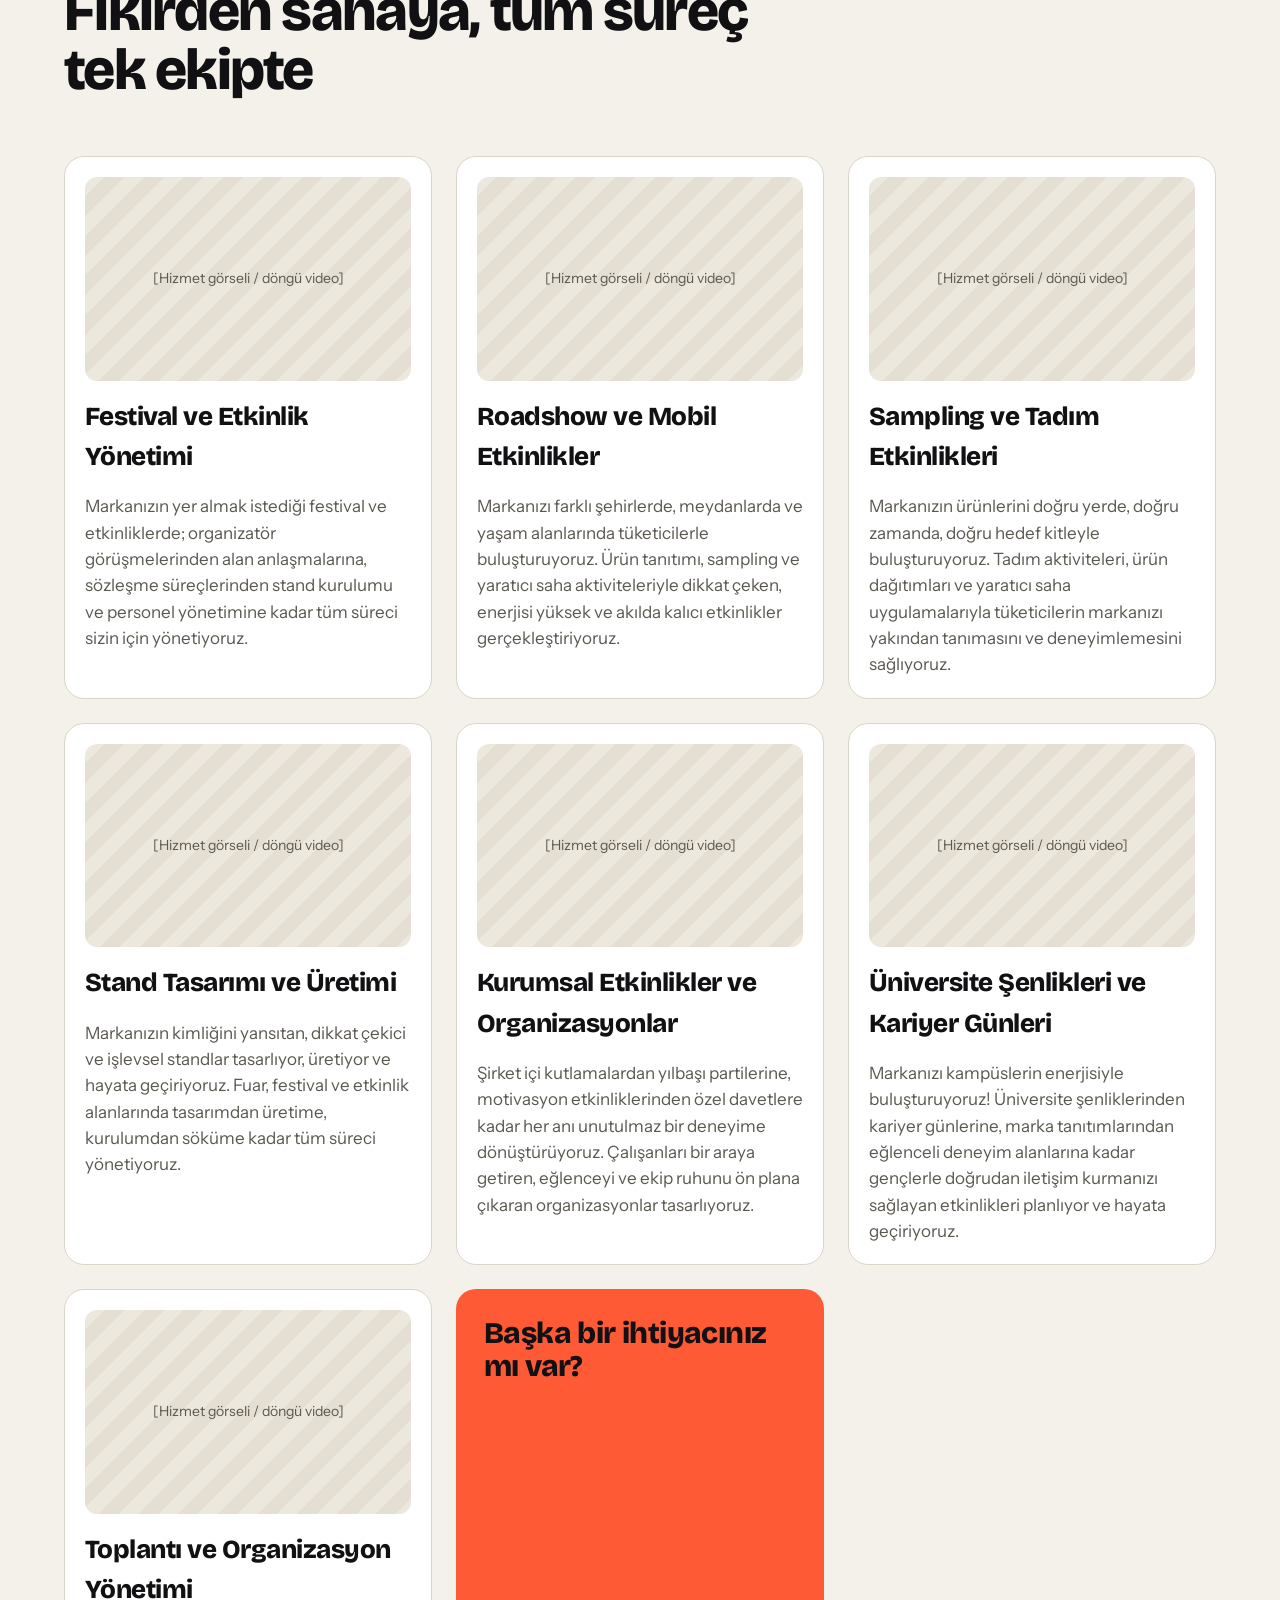
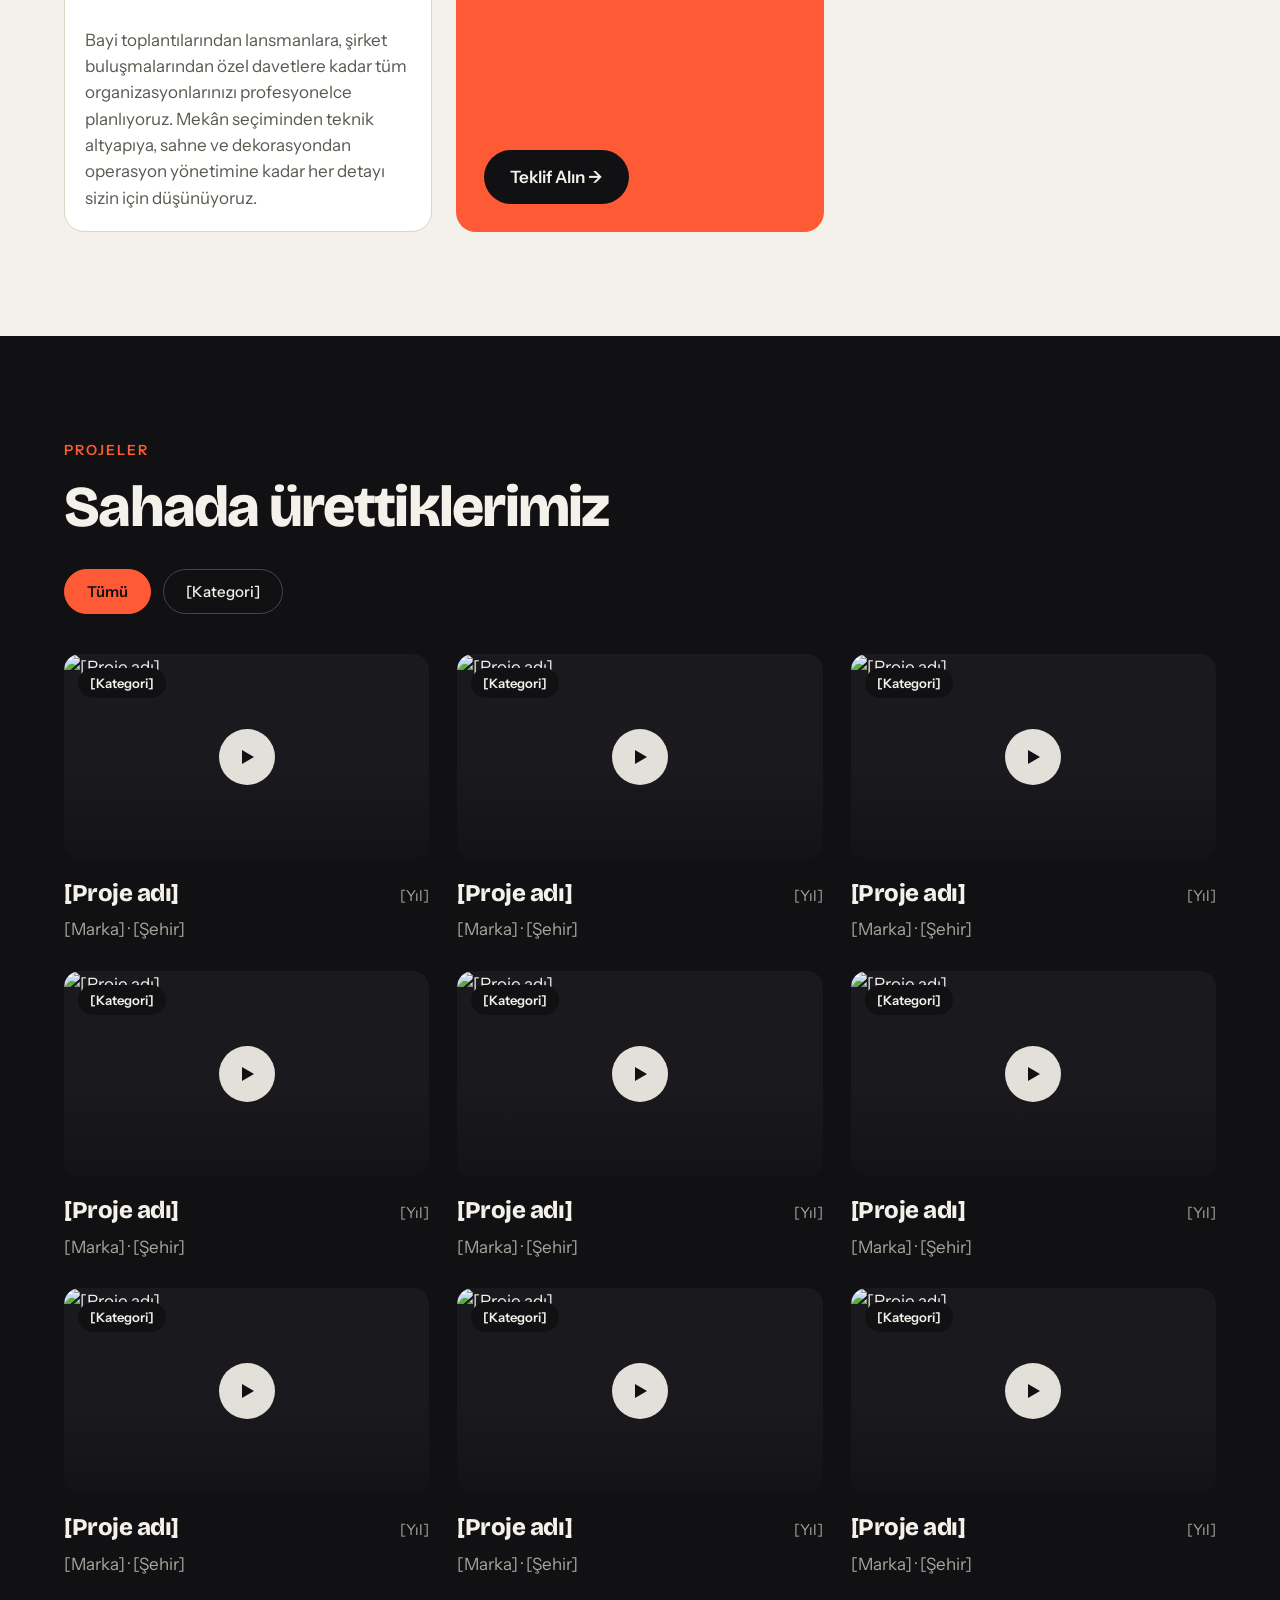
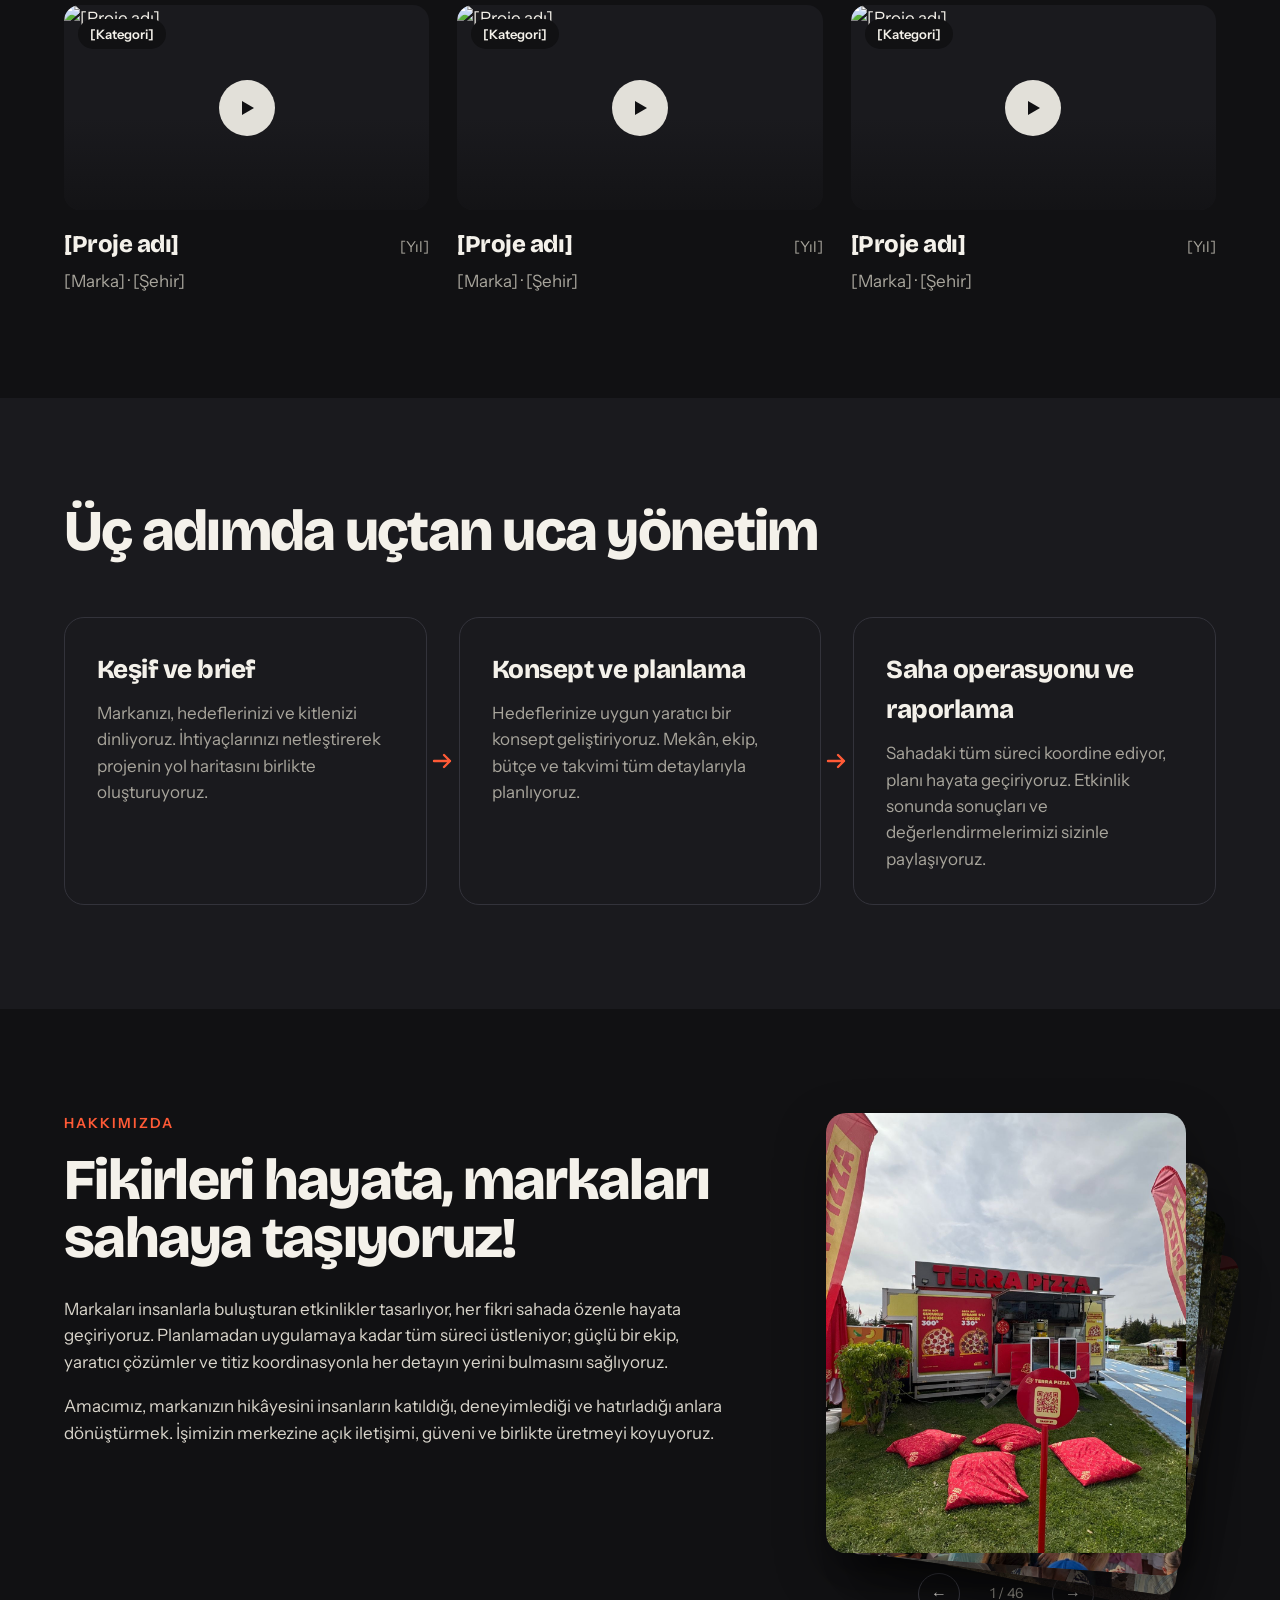
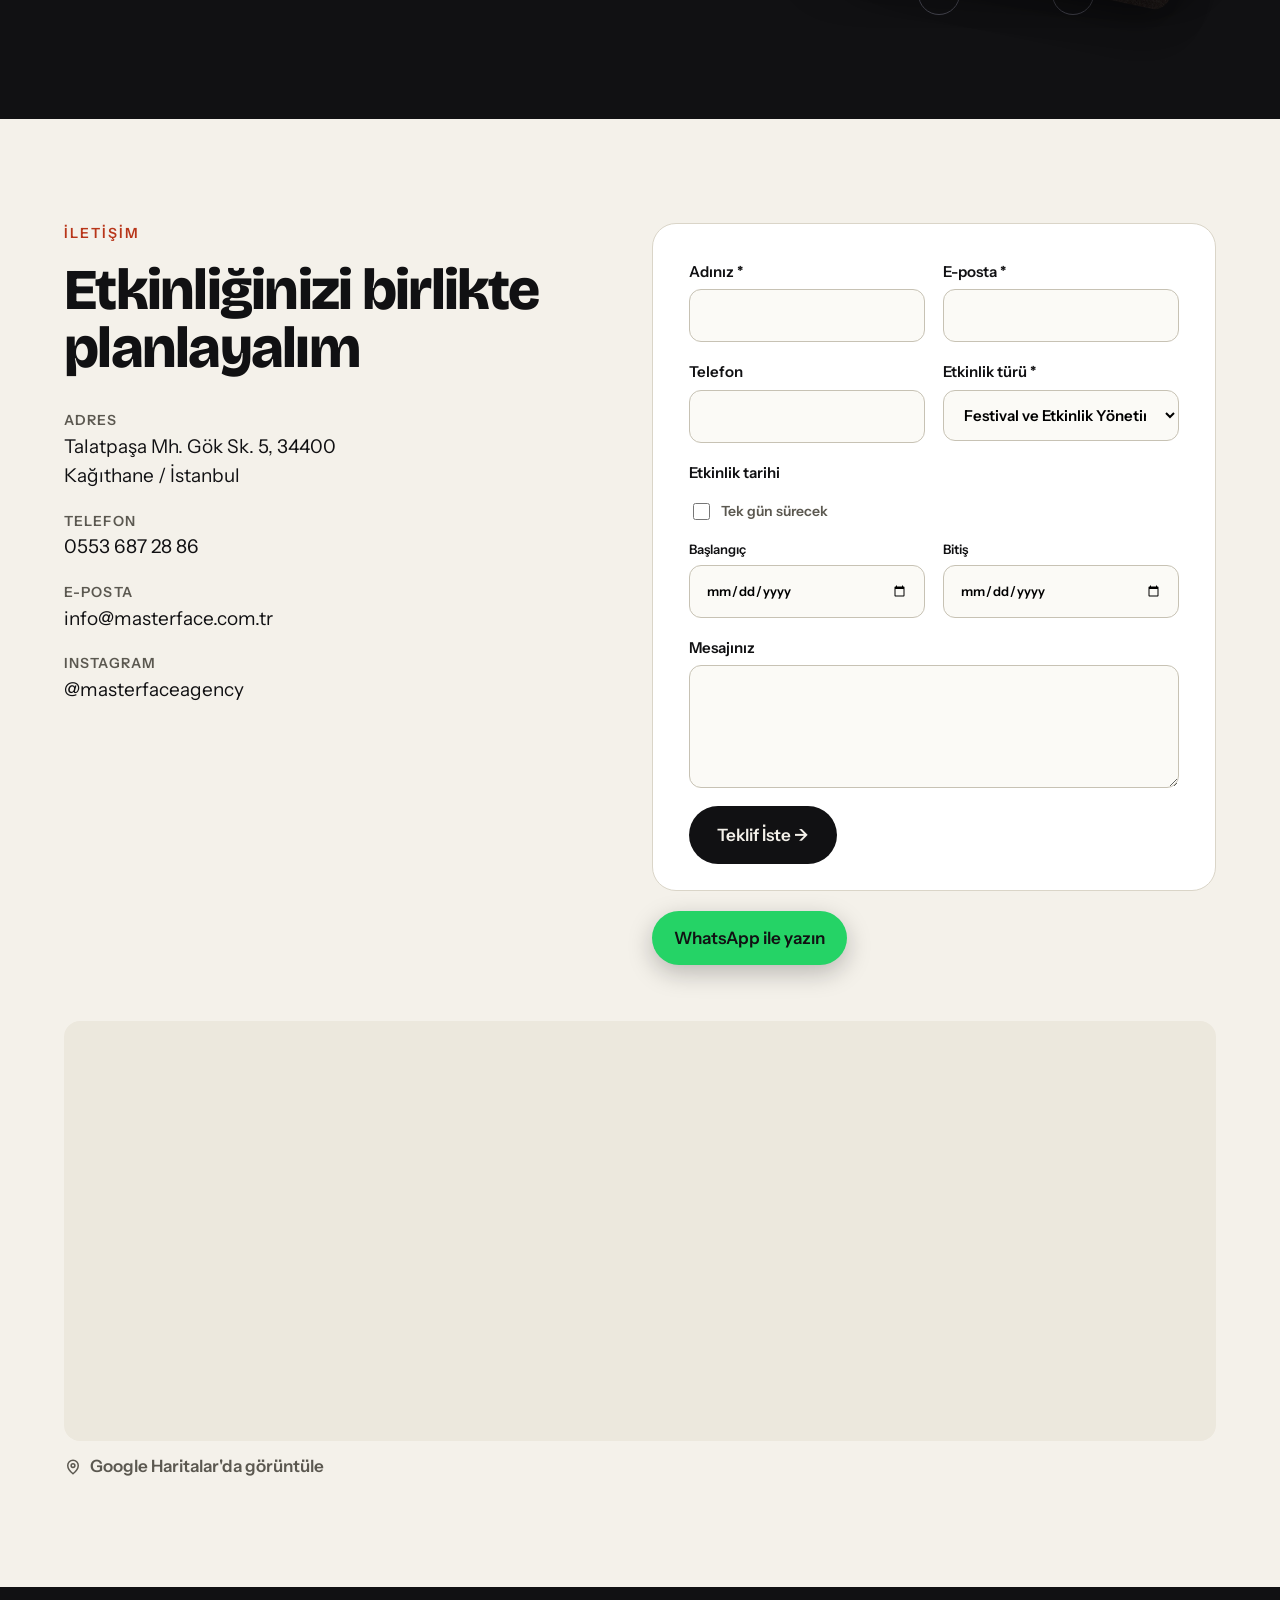
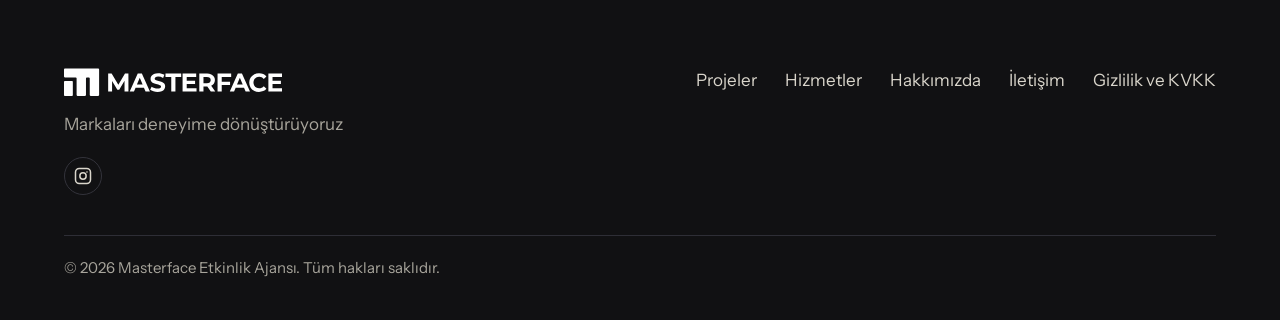
==== commit 4a7576ee: "KVKK sayfası yayına alındı: taslak uyarısı ve noindex kaldırıldı, footer linki ve sitemap eklendi Co" ====
--- a/index.html
+++ b/index.html
@@ -171,7 +171,7 @@
       <a href="#hizmetler" data-i18n="nav_services">Hizmetler</a>
       <a href="#hakkimizda" data-i18n="nav_about">Hakkımızda</a>
       <a href="#iletisim" data-i18n="nav_contact">İletişim</a>
-      <a href="#top" data-i18n="privacy">Gizlilik ve KVKK</a>
+      <a href="/gizlilik" data-i18n="privacy">Gizlilik ve KVKK</a>
     </nav>
   </div>
   <div class="footer-bottom" id="footer-bottom">© 2026 Masterface Etkinlik Ajansı. Tüm hakları saklıdır.</div>
